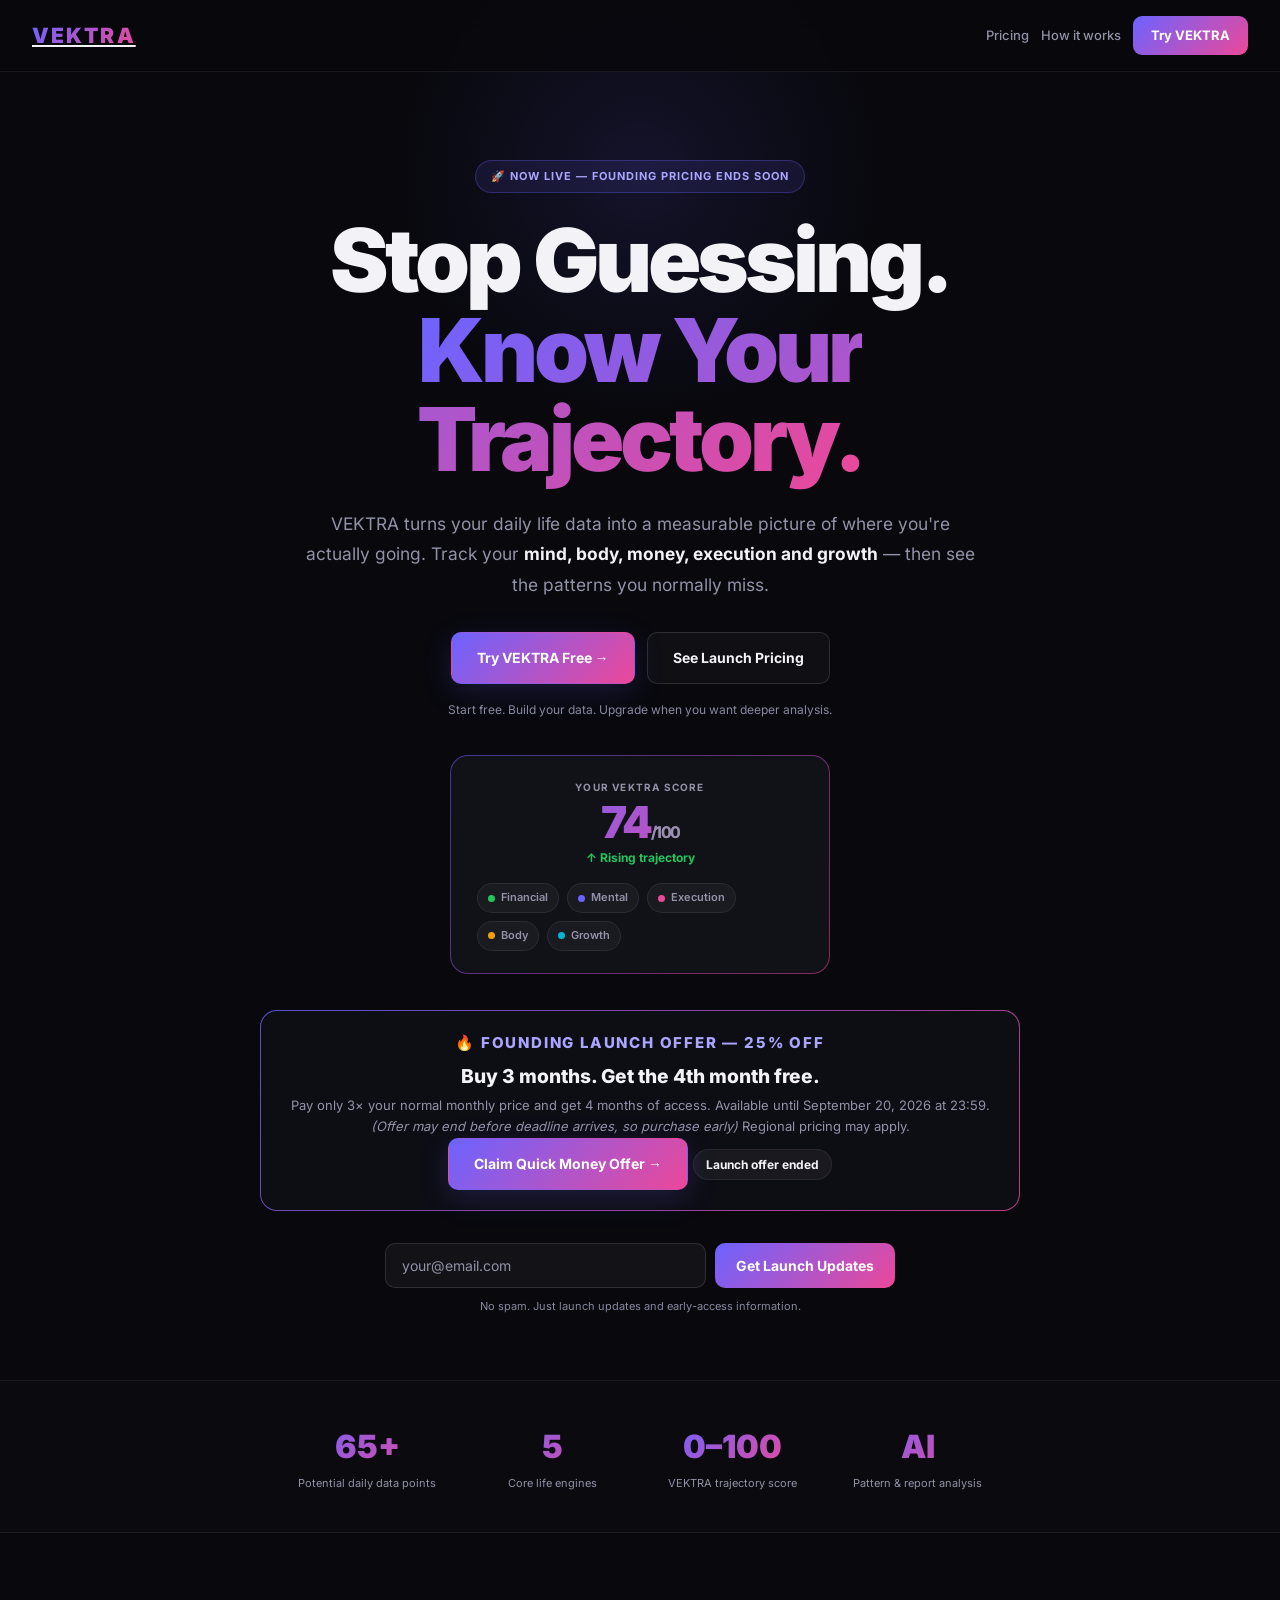
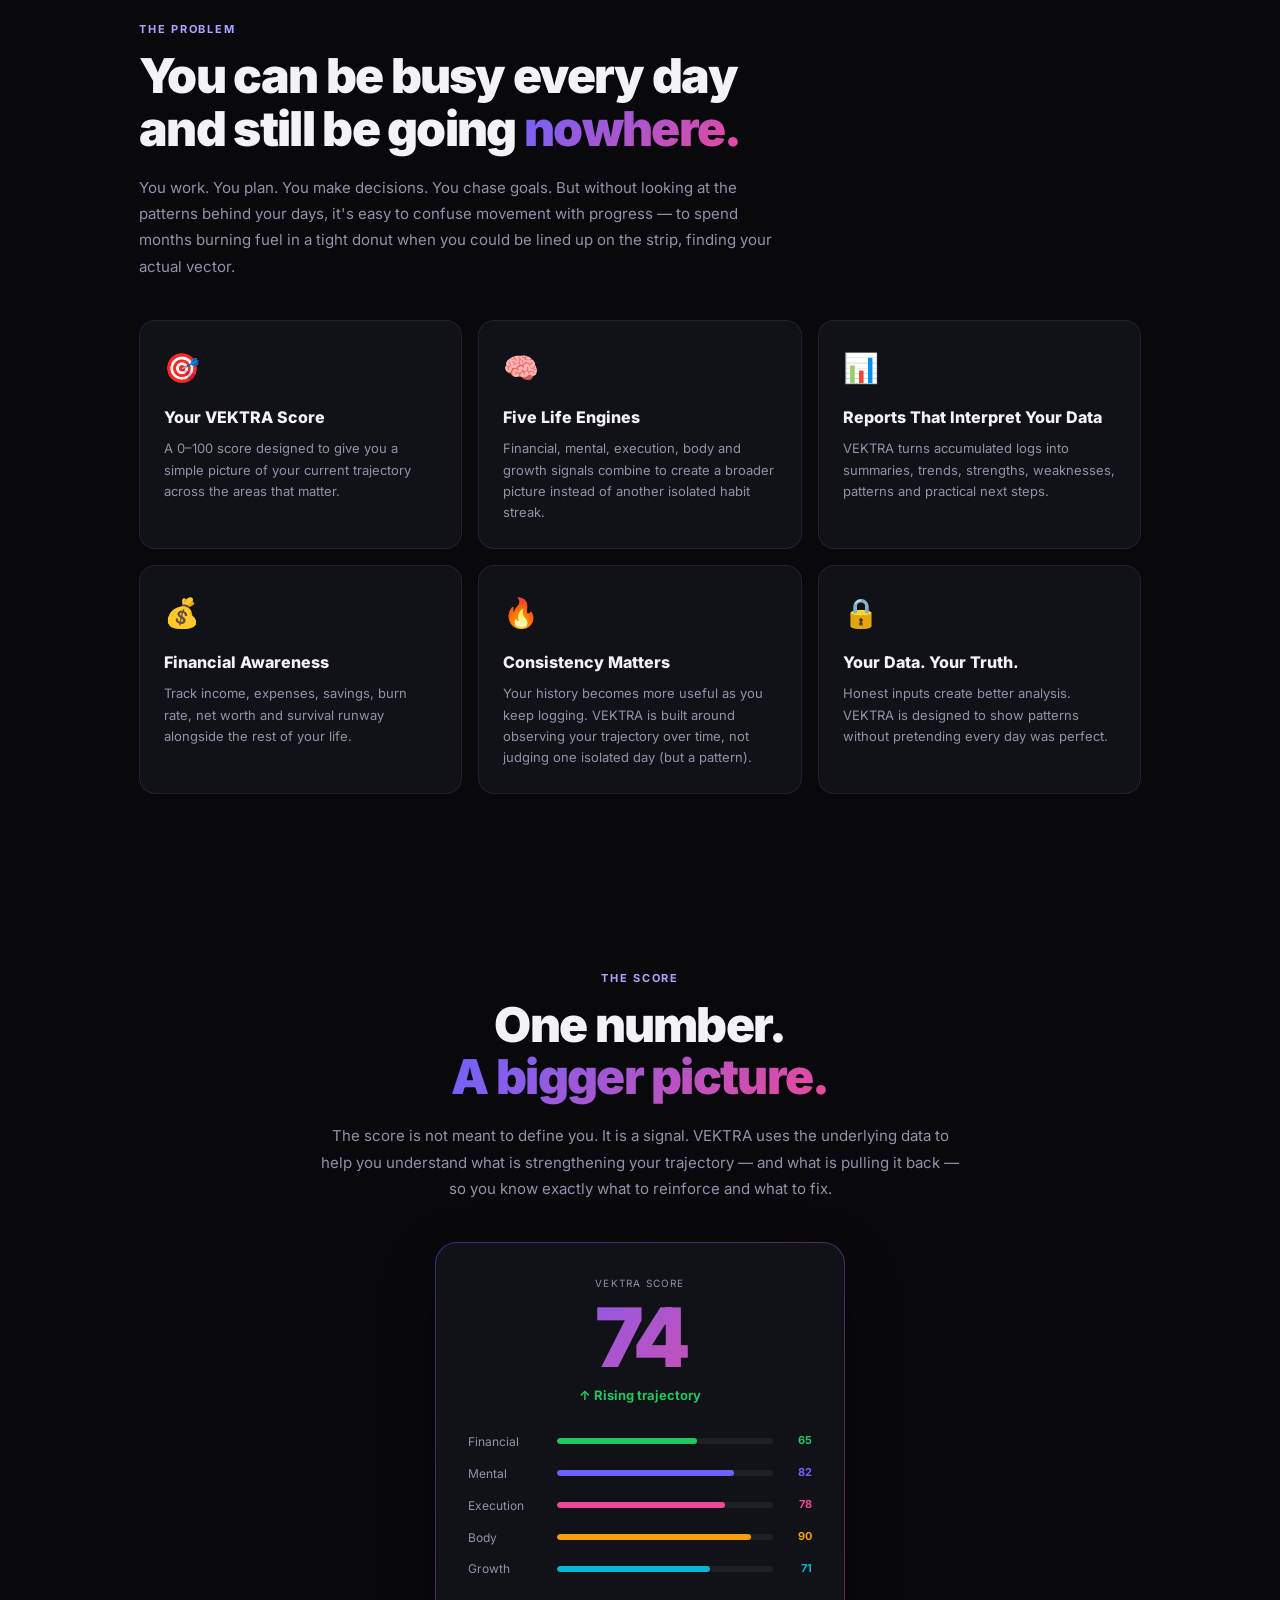
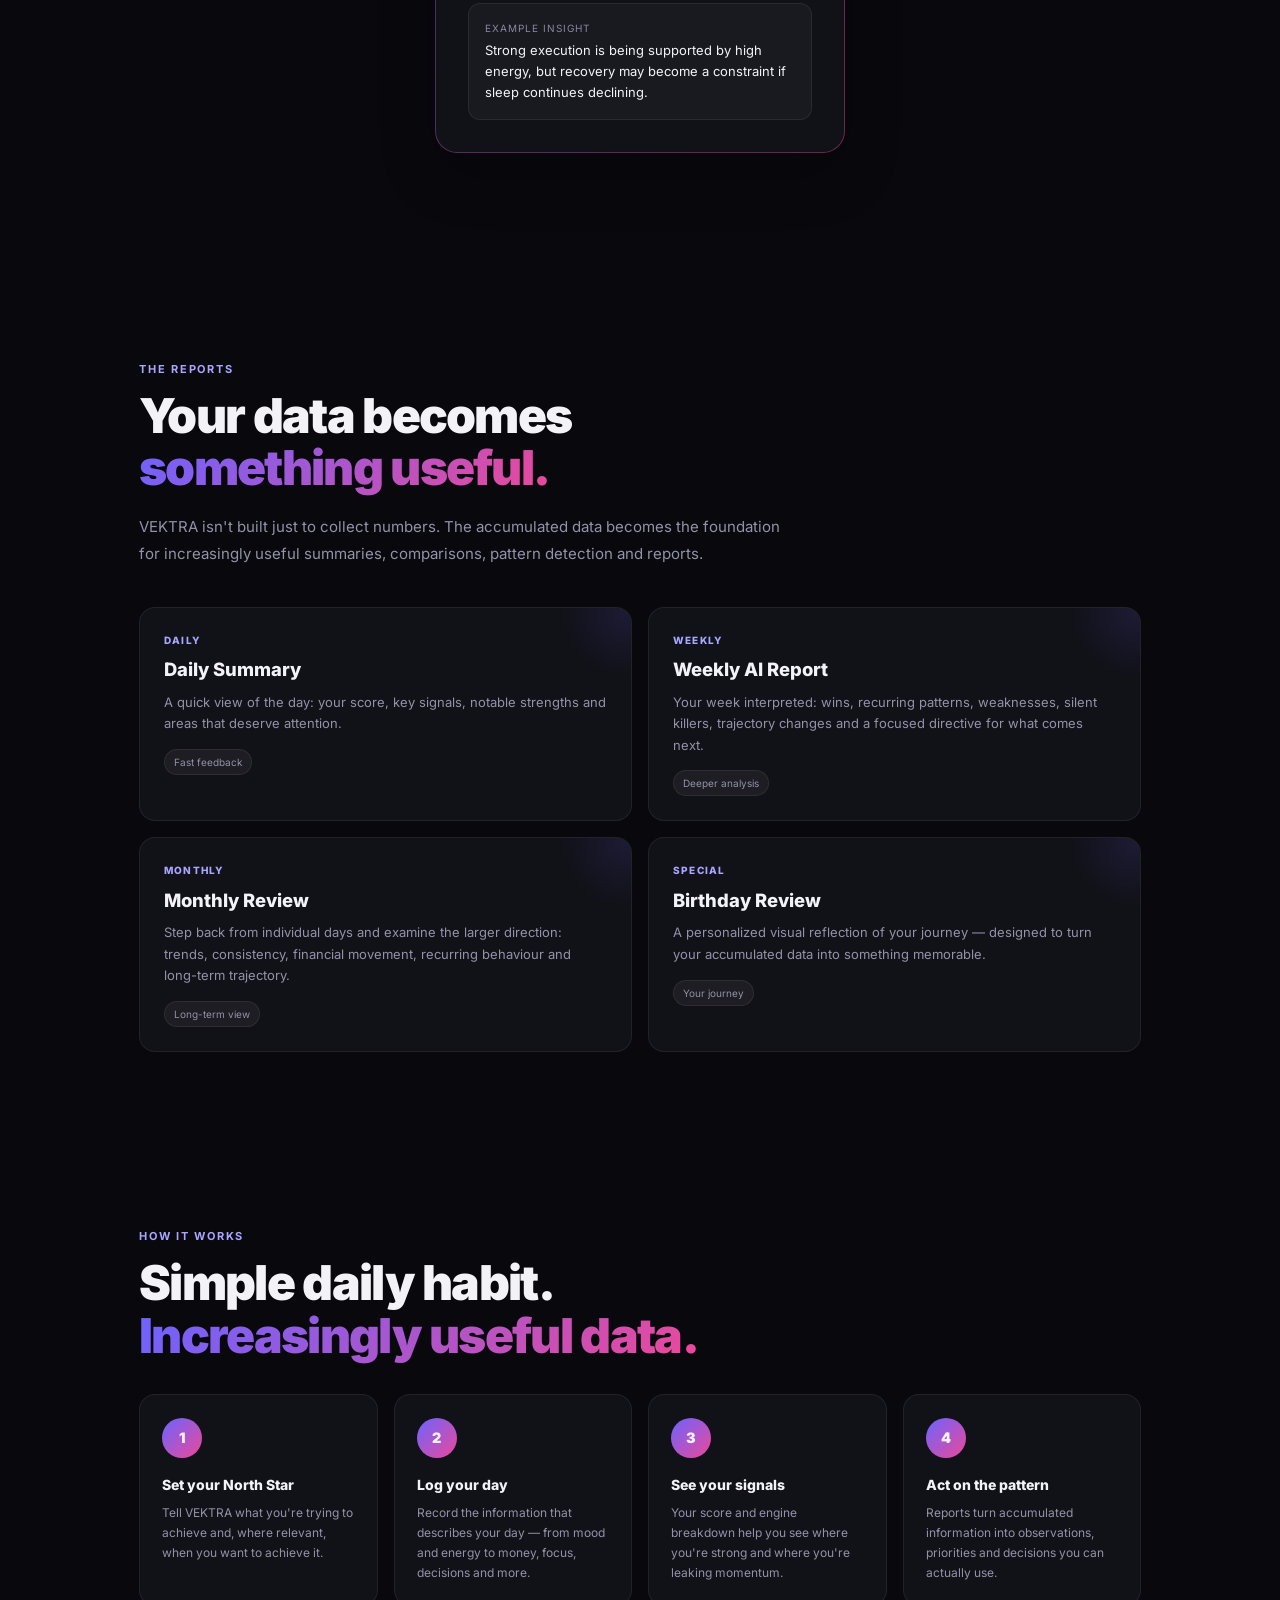
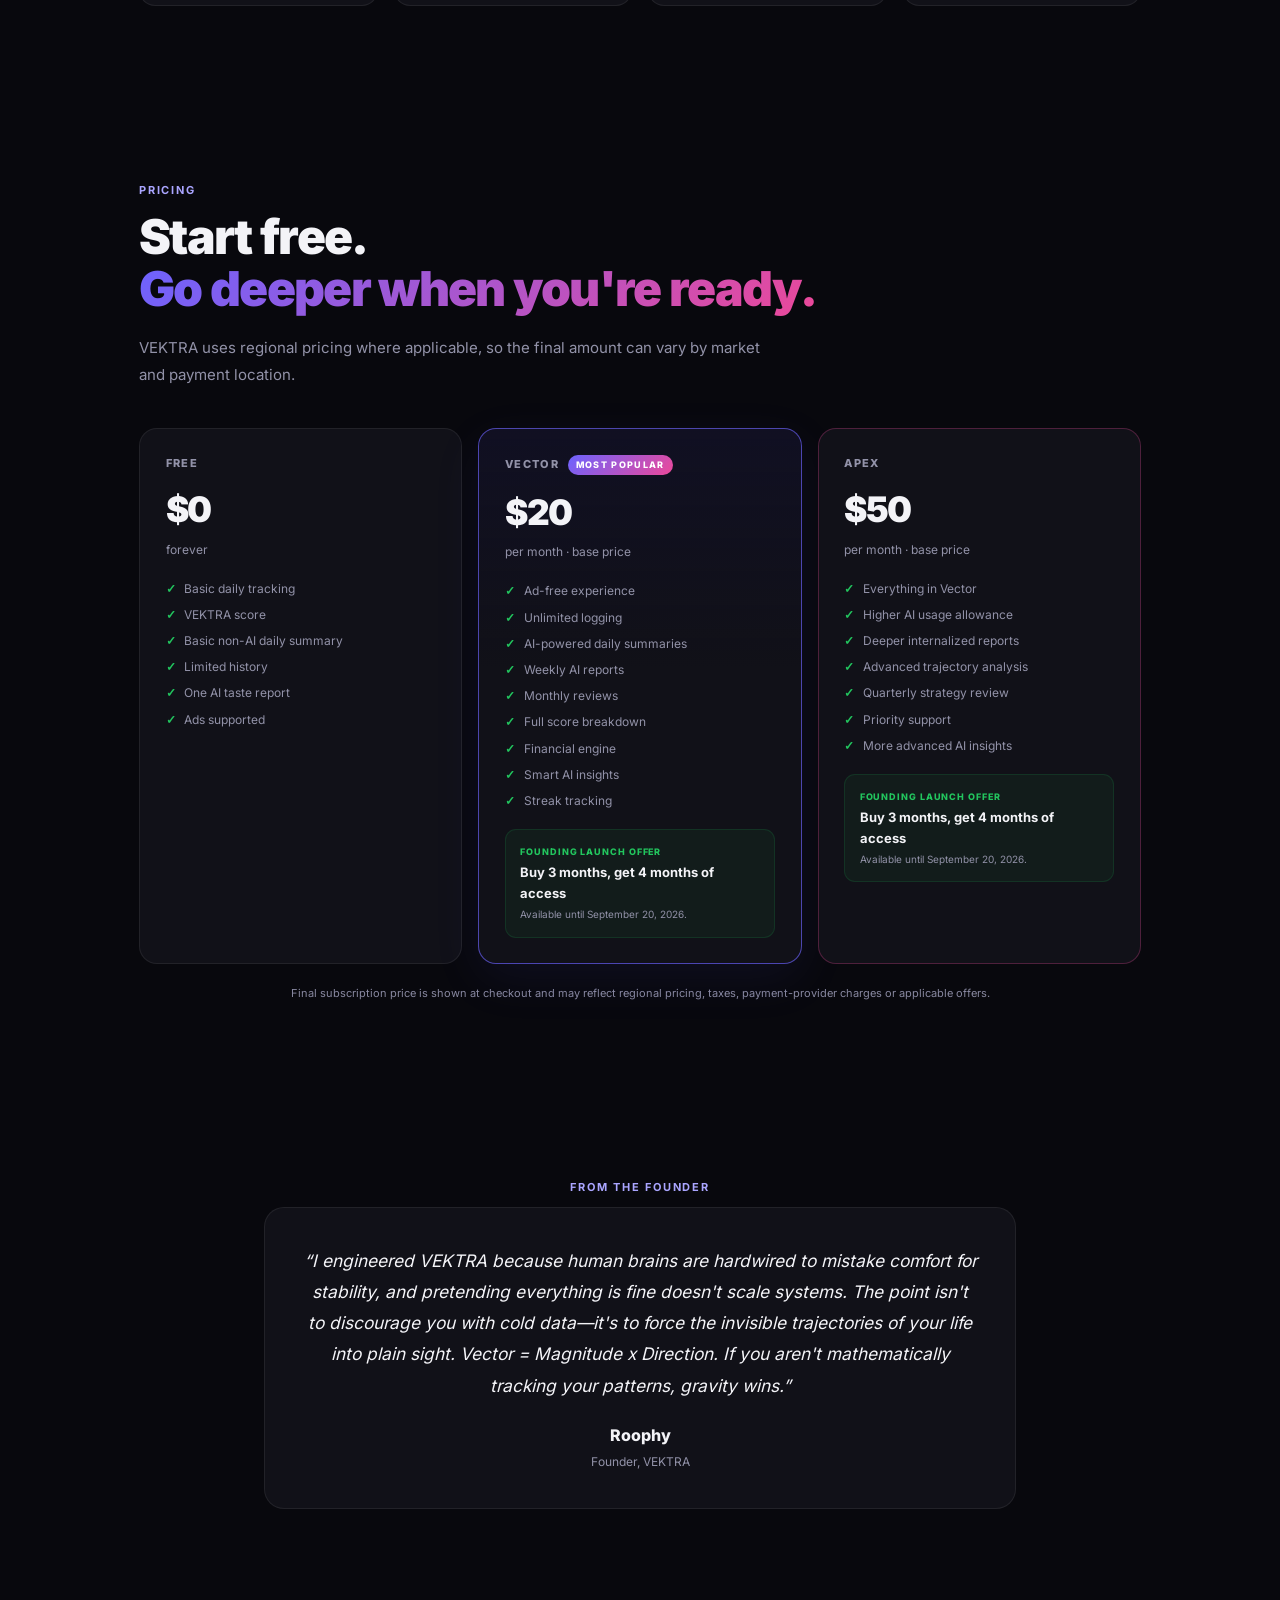
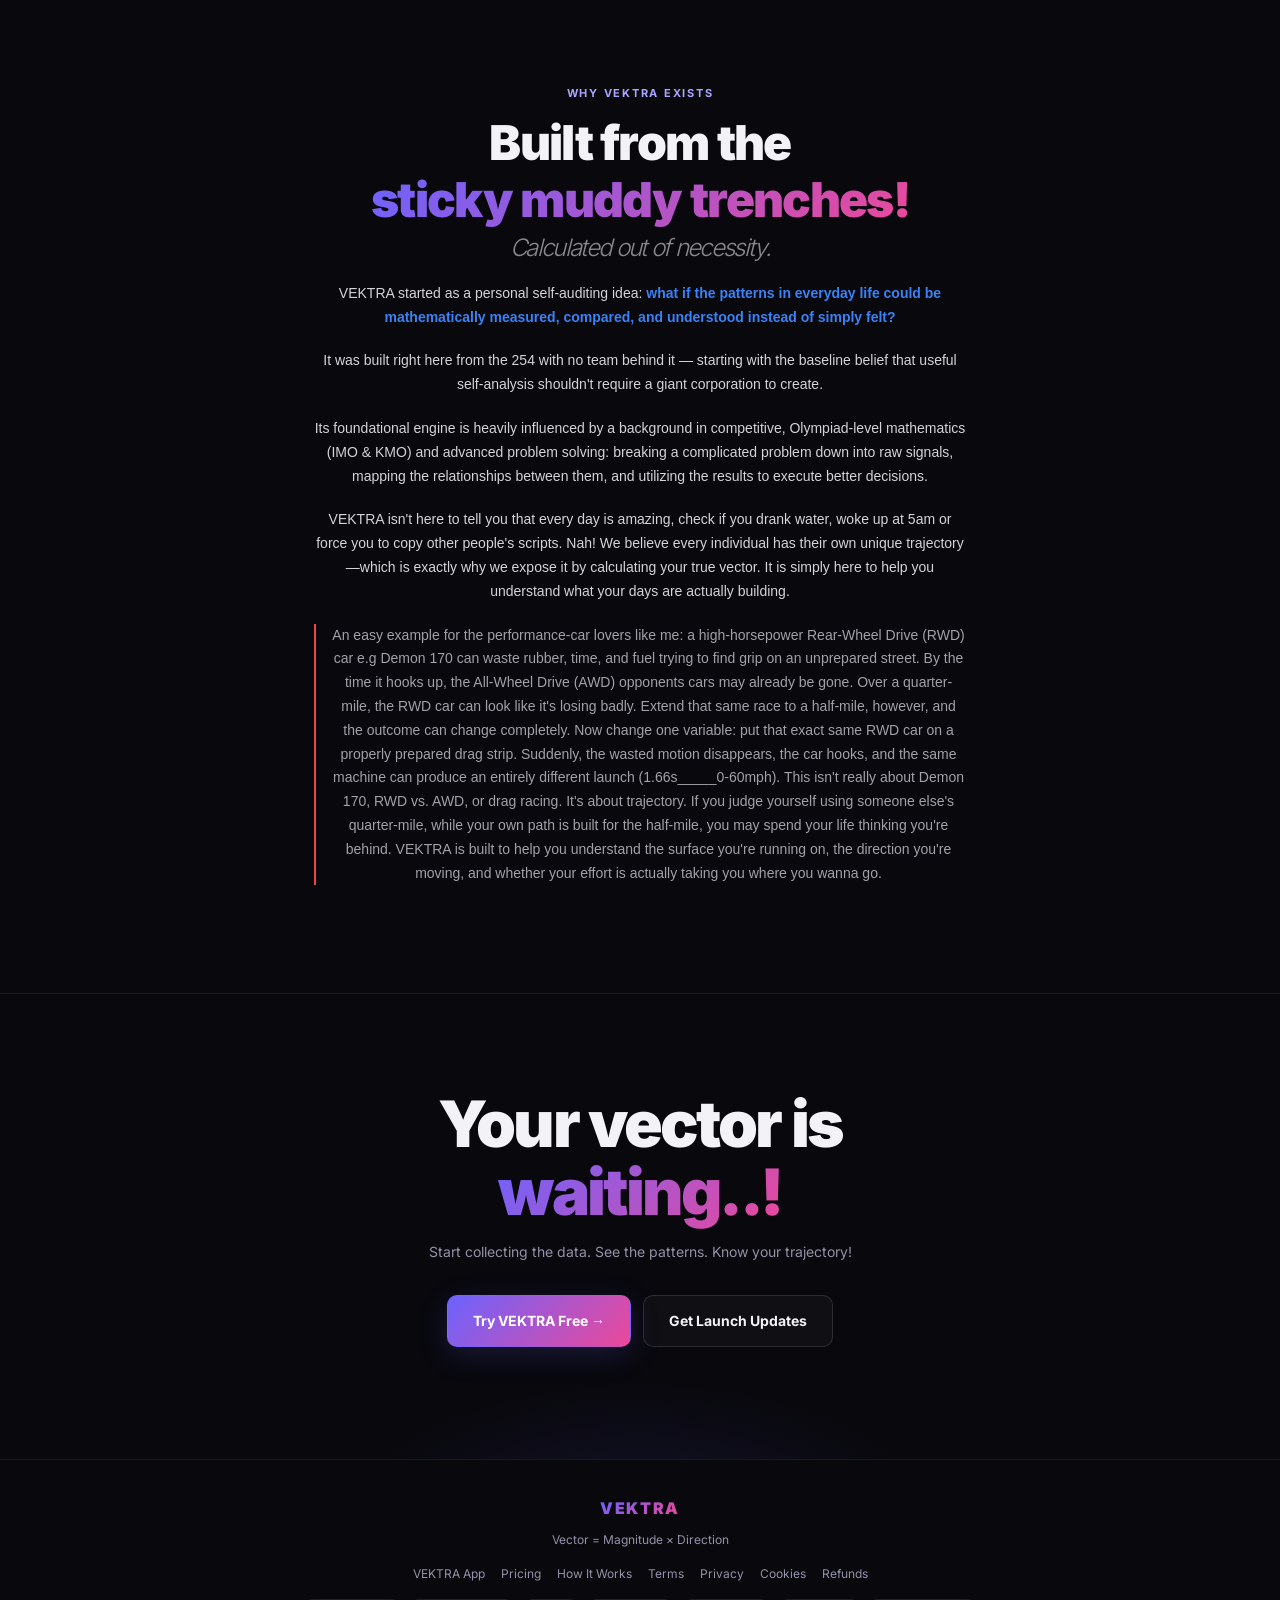
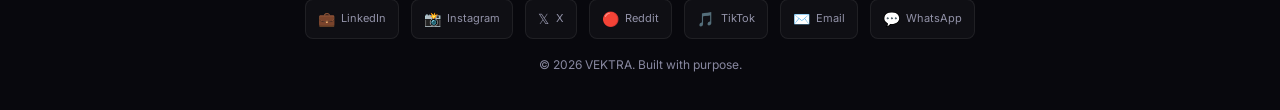
==== index.html @ 5579470d "Install TikTok ad pixel, correct Cookie/Privacy Policy to disclose it Added the TikTok base pixel to" ====
<!DOCTYPE html>
<html lang="en">
<head>
  <meta charset="UTF-8">
  <meta name="viewport" content="width=device-width, initial-scale=1.0">

  <title>VEKTRA — Know Your Trajectory</title>
  <meta name="description" content="VEKTRA turns your daily life data into a measurable trajectory. Track, analyze, and understand whether you're actually moving forward.">
  <link rel="canonical" href="https://vektraapp.online/landing.html">

  <!-- Open Graph (WhatsApp, iMessage, Facebook, Slack, Discord) -->
  <meta property="og:type" content="website">
  <meta property="og:url" content="https://vektraapp.online/">
  <meta property="og:title" content="VEKTRA — Know Your Trajectory">
  <meta property="og:description" content="VEKTRA turns your daily life data into a measurable trajectory. Track, analyze, and understand whether you're actually moving forward.">
  <meta property="og:image" content="https://vektraapp.online/app/assets/icon-512.png">
  <meta property="og:site_name" content="VEKTRA">

  <!-- Twitter/X Card -->
  <meta name="twitter:card" content="summary">
  <meta name="twitter:title" content="VEKTRA — Know Your Trajectory">
  <meta name="twitter:description" content="VEKTRA turns your daily life data into a measurable trajectory. Track, analyze, and understand whether you're actually moving forward.">
  <meta name="twitter:image" content="https://vektraapp.online/app/assets/icon-512.png">

  <script type="application/ld+json">
  {
    "@context": "https://schema.org",
    "@type": "SoftwareApplication",
    "name": "VEKTRA",
    "url": "https://vektraapp.online/",
    "description": "VEKTRA turns your daily life data into a measurable trajectory. Track, analyze, and understand whether you're actually moving forward.",
    "applicationCategory": "LifestyleApplication",
    "operatingSystem": "Web",
    "offers": {
      "@type": "AggregateOffer",
      "lowPrice": "0",
      "highPrice": "100",
      "priceCurrency": "USD",
      "offerCount": "4"
    },
    "author": {
      "@type": "Person",
      "name": "Elvis Obulemire"
    }
  }
  </script>

  <link rel="stylesheet" href="/app/assets/fonts/inter.css">

  <style>
    * {
      box-sizing: border-box;
      margin: 0;
      padding: 0;
    }

    :root {
      --bg: #08080d;
      --bg-soft: #0d0d14;
      --card: #111118;
      --card-hover: #15151e;
      --accent: #6c63ff;
      --pink: #ec4899;
      --text: #f3f3f7;
      --muted: #9292a8;
      --muted-2: #8888a0;
      --border: rgba(255,255,255,0.07);
      --border-strong: rgba(255,255,255,0.12);
      --success: #22c55e;
      --warning: #f59e0b;
      --danger: #ef4444;
    }

    html {
      scroll-behavior: smooth;
    }

    body {
      background: var(--bg);
      color: var(--text);
      font-family: "Inter", sans-serif;
      line-height: 1.6;
      overflow-x: hidden;
    }

    a {
      color: inherit;
    }

    button,
    input {
      font-family: inherit;
    }

    .gradient {
      background: linear-gradient(135deg, var(--accent), var(--pink));
      -webkit-background-clip: text;
      -webkit-text-fill-color: transparent;
      background-clip: text;
    }

    .gradient-bg {
      background: linear-gradient(135deg, var(--accent), var(--pink));
    }

    /* =========================
       NAVIGATION
    ========================= */

    nav {
      display: flex;
      justify-content: space-between;
      align-items: center;
      padding: 1rem 2rem;
      border-bottom: 1px solid var(--border);
      position: sticky;
      top: 0;
      background: rgba(8, 8, 13, 0.88);
      backdrop-filter: blur(16px);
      -webkit-backdrop-filter: blur(16px);
      z-index: 1000;
    }

    .nav-logo {
      font-size: 21px;
      font-weight: 900;
      letter-spacing: .1em;
    }

    .nav-logo span {
      background: linear-gradient(135deg, var(--accent), var(--pink));
      -webkit-background-clip: text;
      -webkit-text-fill-color: transparent;
      background-clip: text;
    }

    .nav-actions {
      display: flex;
      align-items: center;
      gap: .75rem;
    }

    .nav-link {
      color: var(--muted);
      text-decoration: none;
      font-size: 13px;
      font-weight: 500;
      transition: color .2s ease;
    }

    .nav-link:hover {
      color: var(--text);
    }

    .nav-cta {
      padding: 9px 18px;
      background: linear-gradient(135deg, var(--accent), var(--pink));
      border: none;
      border-radius: 9px;
      color: #fff;
      font-size: 13px;
      font-weight: 700;
      cursor: pointer;
      text-decoration: none;
      transition: transform .2s ease, opacity .2s ease;
    }

    .nav-cta:hover {
      transform: translateY(-1px);
      opacity: .92;
    }

    /* =========================
       HERO
    ========================= */

    .hero {
      text-align: center;
      padding: 5.5rem 1.5rem 4rem;
      max-width: 950px;
      margin: 0 auto;
      position: relative;
    }

    .hero::before {
      content: "";
      position: absolute;
      width: 500px;
      height: 500px;
      background: radial-gradient(
        circle,
        rgba(108,99,255,.12) 0%,
        rgba(108,99,255,0) 70%
      );
      top: -150px;
      left: 50%;
      transform: translateX(-50%);
      pointer-events: none;
      z-index: -1;
    }

    .hero-badge {
      display: inline-flex;
      align-items: center;
      gap: 7px;
      padding: 7px 15px;
      background: rgba(108,99,255,.11);
      border: 1px solid rgba(108,99,255,.3);
      border-radius: 999px;
      font-size: 11px;
      color: #aaa5ff;
      letter-spacing: .09em;
      text-transform: uppercase;
      margin-bottom: 1.4rem;
      font-weight: 700;
    }

    .hero-title {
      font-size: clamp(2.7rem, 7vw, 5.5rem);
      font-weight: 900;
      line-height: 1.02;
      letter-spacing: -.045em;
      margin-bottom: 1.5rem;
    }

    .hero-desc {
      font-size: 1.08rem;
      color: var(--muted);
      max-width: 670px;
      margin: 0 auto 2rem;
      line-height: 1.75;
    }

    .hero-desc strong {
      color: var(--text);
    }

    .hero-actions {
      display: flex;
      justify-content: center;
      gap: .75rem;
      flex-wrap: wrap;
      margin-bottom: 1rem;
    }

    .primary-btn,
    .secondary-btn {
      display: inline-flex;
      align-items: center;
      justify-content: center;
      padding: 14px 25px;
      border-radius: 10px;
      font-size: 14px;
      font-weight: 700;
      text-decoration: none;
      transition: all .2s ease;
    }

    .primary-btn {
      color: #fff;
      background: linear-gradient(135deg, var(--accent), var(--pink));
      border: 1px solid transparent;
      box-shadow: 0 8px 30px rgba(108,99,255,.18);
    }

    .primary-btn:hover {
      transform: translateY(-2px);
      box-shadow: 0 12px 35px rgba(108,99,255,.25);
    }

    .secondary-btn {
      color: var(--text);
      background: rgba(255,255,255,.03);
      border: 1px solid var(--border-strong);
    }

    .secondary-btn:hover {
      background: rgba(255,255,255,.06);
      border-color: rgba(255,255,255,.2);
    }

    .hero-note {
      font-size: 12px;
      color: var(--muted-2);
      margin-bottom: 2.25rem;
    }

    /* =========================
       HERO VISUAL (live score teaser)
    ========================= */

    .hero-visual {
      max-width: 380px;
      margin: 0 auto 2.25rem;
      padding: 1px;
      border-radius: 18px;
      background: linear-gradient(135deg, rgba(108,99,255,.55), rgba(236,72,153,.55));
    }

    .hero-visual-inner {
      background: var(--card);
      border-radius: 17px;
      padding: 1.4rem 1.6rem;
    }

    .hero-visual-label {
      font-size: 10px;
      color: var(--muted);
      text-transform: uppercase;
      letter-spacing: .12em;
      font-weight: 700;
      margin-bottom: .3rem;
    }

    .hero-visual-score {
      font-size: 44px;
      font-weight: 900;
      letter-spacing: -.04em;
      background: linear-gradient(135deg, var(--accent), var(--pink));
      -webkit-background-clip: text;
      -webkit-text-fill-color: transparent;
      background-clip: text;
      line-height: 1;
    }

    .hero-visual-score-sub {
      font-size: 16px;
      color: var(--muted);
      -webkit-text-fill-color: var(--muted);
      font-weight: 700;
    }

    .hero-visual-trend {
      font-size: 12px;
      color: var(--success);
      font-weight: 700;
      margin-top: .3rem;
      margin-bottom: 1rem;
    }

    .hero-visual-engines {
      display: flex;
      flex-wrap: wrap;
      gap: 8px;
    }

    .engine-chip {
      display: inline-flex;
      align-items: center;
      gap: 6px;
      padding: 5px 10px;
      border-radius: 999px;
      background: rgba(255,255,255,.04);
      border: 1px solid var(--border);
      font-size: 11px;
      color: var(--muted);
      font-weight: 600;
    }

    .engine-chip .dot {
      width: 7px;
      height: 7px;
      border-radius: 50%;
      display: inline-block;
    }

    /* =========================
       LAUNCH OFFER
    ========================= */

    .launch-offer {
      max-width: 760px;
      margin: 0 auto;
      padding: 1px;
      border-radius: 17px;
      background: linear-gradient(
        135deg,
        rgba(108,99,255,.8),
        rgba(236,72,153,.8)
      );
    }

    .launch-offer-inner {
      background: #0d0d14;
      border-radius: 16px;
      padding: 1.25rem 1.5rem;
    }

    .offer-label {
      font-size: 15px;
      font-weight: 800;
      letter-spacing: .12em;
      text-transform: uppercase;
      color: #aaa5ff;
      margin-bottom: .35rem;
    }

    .offer-title {
      font-size: 1.2rem;
      font-weight: 800;
      margin-bottom: .25rem;
    }

    .offer-title span {
      color: var(--success);
    }

    .offer-desc {
      font-size: 13px;
      color: var(--muted);
    }

    .offer-countdown {
      display: inline-block;
      margin-top: .75rem;
      padding: 5px 12px;
      border-radius: 999px;
      background: rgba(255,255,255,.05);
      border: 1px solid var(--border);
      font-size: 12px;
      color: var(--text);
      font-weight: 700;
    }

    /* =========================
       WAITLIST
    ========================= */

    .waitlist-block {
      max-width: 510px;
      margin: 2rem auto 0;
    }

    .waitlist-form {
      display: flex;
      gap: 9px;
      flex-wrap: wrap;
      justify-content: center;
    }

    .waitlist-input {
      flex: 1;
      min-width: 220px;
      padding: 13px 16px;
      background: rgba(255,255,255,.045);
      border: 1px solid var(--border-strong);
      border-radius: 10px;
      color: var(--text);
      font-size: 14px;
      outline: none;
    }

    .waitlist-input::placeholder {
      color: var(--muted);
    }

    .waitlist-input:focus {
      border-color: var(--accent);
      box-shadow: 0 0 0 3px rgba(108,99,255,.08);
    }

    .waitlist-btn {
      padding: 13px 21px;
      background: linear-gradient(135deg, var(--accent), var(--pink));
      border: none;
      border-radius: 10px;
      color: #fff;
      font-size: 14px;
      font-weight: 700;
      cursor: pointer;
      white-space: nowrap;
    }

    .waitlist-btn:disabled {
      opacity: .6;
      cursor: wait;
    }

    .waitlist-note {
      font-size: 11px;
      color: var(--muted-2);
      text-align: center;
      margin-top: .6rem;
    }

    .waitlist-success {
      display: none;
      color: var(--success);
      font-size: 13px;
      text-align: center;
      margin-top: .65rem;
    }

    /* =========================
       STATS
    ========================= */

    .stats {
      display: flex;
      justify-content: center;
      gap: 3.5rem;
      padding: 2.5rem 1.5rem;
      border-top: 1px solid var(--border);
      border-bottom: 1px solid var(--border);
      flex-wrap: wrap;
      background: rgba(255,255,255,.008);
    }

    .stat-item {
      text-align: center;
      min-width: 120px;
    }

    .stat-num {
      font-size: 2rem;
      font-weight: 900;
      background: linear-gradient(135deg, var(--accent), var(--pink));
      -webkit-background-clip: text;
      -webkit-text-fill-color: transparent;
      background-clip: text;
    }

    .stat-label {
      font-size: 11px;
      color: var(--muted);
      margin-top: 3px;
    }

    /* =========================
       GENERAL SECTIONS
    ========================= */

    .section {
      padding: 5.5rem 1.5rem;
      max-width: 1050px;
      margin: 0 auto;
    }

    .section-label {
      font-size: 11px;
      color: #aaa5ff;
      text-transform: uppercase;
      letter-spacing: .16em;
      margin-bottom: .7rem;
      font-weight: 700;
    }

    .section-title {
      font-size: clamp(1.9rem, 4vw, 3rem);
      font-weight: 900;
      letter-spacing: -.035em;
      line-height: 1.1;
      margin-bottom: 1.2rem;
    }

    .section-desc {
      font-size: 15px;
      color: var(--muted);
      max-width: 650px;
      line-height: 1.75;
      margin-bottom: 2.5rem;
    }

    /* =========================
       FEATURES
    ========================= */

    .features-grid {
      display: grid;
      grid-template-columns: repeat(auto-fit, minmax(270px, 1fr));
      gap: 1rem;
    }

    .feature-card {
      background: var(--card);
      border: 1px solid var(--border);
      border-radius: 16px;
      padding: 1.5rem;
      transition: transform .2s ease, border-color .2s ease, background .2s ease;
    }

    .feature-card:hover {
      transform: translateY(-3px);
      border-color: var(--border-strong);
      background: var(--card-hover);
    }

    .feature-icon {
      font-size: 1.8rem;
      margin-bottom: .9rem;
    }

    .feature-title {
      font-size: 1rem;
      font-weight: 800;
      margin-bottom: .45rem;
    }

    .feature-desc {
      font-size: 13px;
      color: var(--muted);
      line-height: 1.65;
    }

    /* =========================
       SCORE
    ========================= */

    .score-section {
      text-align: center;
    }

    .score-section .section-desc {
      margin-left: auto;
      margin-right: auto;
    }

    .score-preview {
      background:
        linear-gradient(var(--card), var(--card)) padding-box,
        linear-gradient(135deg, rgba(108,99,255,.45), rgba(236,72,153,.45)) border-box;
      border: 1px solid transparent;
      border-radius: 22px;
      padding: 2rem;
      max-width: 410px;
      margin: 2rem auto;
      text-align: left;
      box-shadow: 0 20px 60px rgba(0,0,0,.2);
    }

    .score-label {
      font-size: 10px;
      color: var(--muted);
      text-transform: uppercase;
      letter-spacing: .12em;
      text-align: center;
      margin-bottom: .35rem;
    }

    .score-number {
      font-size: 82px;
      font-weight: 900;
      letter-spacing: -.07em;
      text-align: center;
      line-height: 1;
      background: linear-gradient(135deg, var(--accent), var(--pink));
      -webkit-background-clip: text;
      -webkit-text-fill-color: transparent;
      background-clip: text;
    }

    .score-sub {
      font-size: 13px;
      color: var(--success);
      text-align: center;
      margin-top: .4rem;
      font-weight: 700;
    }

    .score-bars {
      margin-top: 1.6rem;
      display: flex;
      flex-direction: column;
      gap: .8rem;
    }

    .bar-row {
      display: flex;
      align-items: center;
      gap: .7rem;
      font-size: 12px;
    }

    .bar-label {
      width: 78px;
      color: var(--muted);
    }

    .bar-track {
      flex: 1;
      height: 6px;
      background: rgba(255,255,255,.06);
      border-radius: 999px;
      overflow: hidden;
    }

    .bar-fill {
      height: 100%;
      border-radius: 999px;
    }

    .bar-val {
      width: 28px;
      text-align: right;
      font-weight: 700;
      font-size: 11px;
    }

    .score-insight {
      margin-top: 1.5rem;
      padding: 1rem;
      border-radius: 12px;
      background: rgba(255,255,255,.035);
      border: 1px solid var(--border);
    }

    .score-insight-label {
      font-size: 10px;
      text-transform: uppercase;
      letter-spacing: .1em;
      color: var(--muted-2);
      margin-bottom: .3rem;
    }

    .score-insight-text {
      font-size: 13px;
      color: var(--text);
      line-height: 1.6;
    }

    /* =========================
       REPORTS
    ========================= */

    .reports-grid {
      display: grid;
      grid-template-columns: repeat(2, 1fr);
      gap: 1rem;
      margin-top: 2rem;
    }

    .report-card {
      background: var(--card);
      border: 1px solid var(--border);
      border-radius: 16px;
      padding: 1.5rem;
      position: relative;
      overflow: hidden;
    }

    .report-card::after {
      content: "";
      position: absolute;
      width: 130px;
      height: 130px;
      right: -60px;
      top: -60px;
      background: radial-gradient(circle, rgba(108,99,255,.12), transparent 70%);
    }

    .report-frequency {
      font-size: 10px;
      color: #aaa5ff;
      text-transform: uppercase;
      letter-spacing: .12em;
      font-weight: 800;
      margin-bottom: .45rem;
    }

    .report-title {
      font-size: 1.15rem;
      font-weight: 800;
      margin-bottom: .45rem;
    }

    .report-desc {
      color: var(--muted);
      font-size: 13px;
      line-height: 1.65;
    }

    .report-tag {
      display: inline-block;
      margin-top: .9rem;
      padding: 4px 9px;
      border-radius: 999px;
      background: rgba(255,255,255,.05);
      color: var(--muted);
      font-size: 10px;
      border: 1px solid var(--border);
    }

    /* =========================
       HOW IT WORKS
    ========================= */

    .steps {
      display: grid;
      grid-template-columns: repeat(4, 1fr);
      gap: 1rem;
      margin-top: 2rem;
    }

    .step {
      padding: 1.4rem;
      border: 1px solid var(--border);
      border-radius: 16px;
      background: var(--card);
    }

    .step-num {
      width: 40px;
      height: 40px;
      background: linear-gradient(135deg, var(--accent), var(--pink));
      border-radius: 50%;
      display: flex;
      align-items: center;
      justify-content: center;
      font-weight: 900;
      font-size: .9rem;
      margin-bottom: 1rem;
    }

    .step-title {
      font-weight: 800;
      margin-bottom: .45rem;
      font-size: 14px;
    }

    .step-desc {
      font-size: 12px;
      color: var(--muted);
      line-height: 1.65;
    }

    /* =========================
       PRICING
    ========================= */

    .pricing-header {
      margin-bottom: 2rem;
    }

    .pricing-grid {
      display: grid;
      grid-template-columns: repeat(3, 1fr);
      gap: 1rem;
    }

    .pricing-card {
      background: var(--card);
      border: 1px solid var(--border);
      border-radius: 18px;
      padding: 1.6rem;
      position: relative;
    }

    .pricing-card.featured {
      border-color: rgba(108,99,255,.65);
      background:
        linear-gradient(
          180deg,
          rgba(108,99,255,.09),
          var(--card) 45%
        );
      box-shadow: 0 15px 50px rgba(108,99,255,.08);
    }

    .pricing-card.apex {
      border-color: rgba(236,72,153,.28);
    }

    .pricing-name {
      font-size: 11px;
      text-transform: uppercase;
      letter-spacing: .12em;
      color: var(--muted);
      font-weight: 800;
      margin-bottom: .55rem;
    }

    .pricing-price {
      font-size: 2.2rem;
      font-weight: 900;
      letter-spacing: -.04em;
      margin-bottom: .15rem;
    }

    .pricing-period {
      font-size: 12px;
      color: var(--muted);
      margin-bottom: 1.3rem;
    }

    .pricing-features {
      list-style: none;
      display: flex;
      flex-direction: column;
      gap: .55rem;
    }

    .pricing-features li {
      font-size: 12px;
      color: var(--muted);
      display: flex;
      align-items: flex-start;
      gap: .55rem;
      line-height: 1.45;
    }

    .pricing-features li::before {
      content: "✓";
      color: var(--success);
      font-weight: 800;
      flex-shrink: 0;
    }

    .pricing-badge {
      display: inline-block;
      padding: 3px 8px;
      background: linear-gradient(135deg, var(--accent), var(--pink));
      border-radius: 999px;
      color: #fff;
      font-size: 9px;
      font-weight: 800;
      margin-left: .35rem;
      vertical-align: middle;
    }

    .launch-price {
      margin-top: 1.25rem;
      padding: .9rem;
      border-radius: 11px;
      background: rgba(34,197,94,.06);
      border: 1px solid rgba(34,197,94,.14);
    }

    .launch-price-label {
      font-size: 9px;
      text-transform: uppercase;
      letter-spacing: .1em;
      color: var(--success);
      font-weight: 800;
      margin-bottom: .2rem;
    }

    .launch-price-text {
      font-size: 13px;
      font-weight: 700;
    }

    .launch-price-sub {
      color: var(--muted);
      font-size: 10px;
      margin-top: .15rem;
    }

    .pricing-footnote {
      text-align: center;
      margin-top: 1.3rem;
      font-size: 11px;
      color: var(--muted-2);
    }

    /* =========================
       FOUNDER
    ========================= */

    .founder-section {
      max-width: 800px;
      text-align: center;
    }

    .founder {
      background: var(--card);
      border: 1px solid var(--border);
      border-radius: 20px;
      padding: 2.3rem;
    }

    .founder-quote {
      font-size: 1.08rem;
      font-style: italic;
      line-height: 1.8;
      margin-bottom: 1.4rem;
      color: var(--text);
    }

    .founder-name {
      font-weight: 800;
    }

    .founder-title {
      font-size: 12px;
      color: var(--muted);
      margin-top: .2rem;
    }

    /* =========================
       ORIGIN STORY
    ========================= */

    .origin {
      max-width: 700px;
      text-align: center;
    }

    .origin-copy {
      color: var(--muted);
      font-size: 14px;
      line-height: 1.9;
    }

    .origin-copy p {
      margin-bottom: 1.25rem;
    }

    .origin-highlight {
      color: var(--text);
      font-weight: 600;
    }

    /* =========================
       FINAL CTA
    ========================= */

    .final-cta {
      text-align: center;
      padding: 6rem 1.5rem;
      border-top: 1px solid var(--border);
      position: relative;
      overflow: hidden;
    }

    .final-cta::before {
      content: "";
      position: absolute;
      width: 600px;
      height: 300px;
      left: 50%;
      bottom: -220px;
      transform: translateX(-50%);
      background: radial-gradient(
        ellipse,
        rgba(108,99,255,.12),
        transparent 70%
      );
      pointer-events: none;
    }

    .final-cta h2 {
      font-size: clamp(2.2rem, 6vw, 4rem);
      font-weight: 900;
      line-height: 1.05;
      letter-spacing: -.045em;
      margin-bottom: 1rem;
    }

    .final-cta p {
      color: var(--muted);
      margin-bottom: 2rem;
      font-size: 14px;
    }

    /* =========================
       FOOTER
    ========================= */

    footer {
      text-align: center;
      padding: 2.2rem 1.5rem;
      border-top: 1px solid var(--border);
      font-size: 12px;
      color: var(--muted);
    }

    .footer-logo {
      font-weight: 900;
      letter-spacing: .1em;
      font-size: 16px;
      margin-bottom: .55rem;
    }

    .footer-links {
      display: flex;
      justify-content: center;
      gap: 1rem;
      flex-wrap: wrap;
      margin-top: .9rem;
    }

    .footer-links a {
      color: var(--muted);
      text-decoration: none;
      transition: color .2s ease;
    }

    .footer-links a:hover {
      color: var(--text);
    }

    .footer-social {
      display: flex;
      justify-content: center;
      gap: .75rem;
      margin-top: 1rem;
      flex-wrap: wrap;
    }

    .footer-social a {
      display: flex;
      align-items: center;
      gap: .4rem;
      padding: 8px 12px;
      background: rgba(255,255,255,.03);
      border: 1px solid var(--border);
      border-radius: 8px;
      color: var(--muted);
      text-decoration: none;
      font-size: 11px;
      transition: all .2s ease;
    }

    .footer-social a:hover {
      background: rgba(255,255,255,.06);
      border-color: rgba(255,255,255,.2);
      color: var(--text);
    }

    .footer-social-icon {
      font-size: 14px;
    }

    .footer-copy {
      margin-top: 1rem;
      color: var(--muted-2);
    }

    /* =========================
       RESPONSIVE
    ========================= */

    @media (max-width: 850px) {
      .steps {
        grid-template-columns: repeat(2, 1fr);
      }

      .pricing-grid {
        grid-template-columns: 1fr;
        max-width: 520px;
        margin-left: auto;
        margin-right: auto;
      }

      .reports-grid {
        grid-template-columns: 1fr;
      }
    }

    @media (max-width: 600px) {
      nav {
        padding: .85rem 1rem;
      }

      .nav-link {
        display: none;
      }

      .hero {
        padding: 4rem 1rem 3rem;
      }

      .hero-title {
        font-size: clamp(2.5rem, 13vw, 4rem);
      }

      .hero-desc {
        font-size: .98rem;
      }

      .hero-actions {
        flex-direction: column;
        align-items: stretch;
        max-width: 330px;
        margin-left: auto;
        margin-right: auto;
      }

      .primary-btn,
      .secondary-btn {
        width: 100%;
      }

      .stats {
        gap: 1.8rem;
        padding: 2rem 1rem;
      }

      .stat-item {
        min-width: 90px;
      }

      .stat-num {
        font-size: 1.65rem;
      }

      .section {
        padding: 4rem 1rem;
      }

      .features-grid {
        grid-template-columns: 1fr;
      }

      .steps {
        grid-template-columns: 1fr;
      }

      .waitlist-form {
        flex-direction: column;
      }

      .waitlist-input,
      .waitlist-btn {
        width: 100%;
      }

      .score-preview {
        padding: 1.5rem;
      }

      .score-number {
        font-size: 70px;
      }

      .founder {
        padding: 1.6rem;
      }

      .founder-quote {
        font-size: 1rem;
      }

      .launch-offer-inner {
        padding: 1rem;
      }
    }
  </style>

  <!-- TikTok Pixel Code Start -->
  <script>
  !function (w, d, t) {
    w.TiktokAnalyticsObject=t;var ttq=w[t]=w[t]||[];ttq.methods=["page","track","identify","instances","debug","on","off","once","ready","alias","group","enableCookie","disableCookie","holdConsent","revokeConsent","grantConsent"],ttq.setAndDefer=function(t,e){t[e]=function(){t.push([e].concat(Array.prototype.slice.call(arguments,0)))}};for(var i=0;i<ttq.methods.length;i++)ttq.setAndDefer(ttq,ttq.methods[i]);ttq.instance=function(t){for(
  var e=ttq._i[t]||[],n=0;n<ttq.methods.length;n++)ttq.setAndDefer(e,ttq.methods[n]);return e},ttq.load=function(e,n){var r="https://analytics.tiktok.com/i18n/pixel/events.js",o=n&&n.partner;ttq._i=ttq._i||{},ttq._i[e]=[],ttq._i[e]._u=r,ttq._t=ttq._t||{},ttq._t[e]=+new Date,ttq._o=ttq._o||{},ttq._o[e]=n||{};n=document.createElement("script")
  ;n.type="text/javascript",n.async=!0,n.src=r+"?sdkid="+e+"&lib="+t;e=document.getElementsByTagName("script")[0];e.parentNode.insertBefore(n,e)};


    ttq.load('DAQI2UJC77U17TEHSA10');
    ttq.page();
  }(window, document, 'ttq');
  </script>
  <!-- TikTok Pixel Code End -->
</head>

<body>

  <!-- =========================
       NAVIGATION
  ========================== -->

  <nav>
    <a href="#" class="nav-logo">
      <span>VEKTRA</span>
    </a>

    <div class="nav-actions">
      <a href="#pricing" class="nav-link">Pricing</a>
      <a href="#how-it-works" class="nav-link">How it works</a>
      <a href="https://vektraapp.online/app/" class="nav-cta" data-track="nav-cta">
        Try VEKTRA
      </a>
    </div>
  </nav>

  <main>


  <!-- =========================
       HERO
  ========================== -->

  <section class="hero">

    <div class="hero-badge">
      🚀 Now live — founding pricing ends soon
    </div>

    <h1 class="hero-title">
      Stop Guessing.<br>
      <span class="gradient">Know Your Trajectory.</span>
    </h1>

    <p class="hero-desc">
      VEKTRA turns your daily life data into a measurable picture of where
      you're actually going. Track your <strong>mind, body, money,
      execution and growth</strong> — then see the patterns you normally miss.
    </p>

    <div class="hero-actions">
      <a
        href="https://vektraapp.online/app/"
        class="primary-btn"
        data-track="hero-cta"
      >
        Try VEKTRA Free →
      </a>

      <a href="#pricing" class="secondary-btn">
        See Launch Pricing
      </a>
    </div>

    <div class="hero-note">
      Start free. Build your data. Upgrade when you want deeper analysis.
    </div>


    <!-- Hero visual: live score teaser -->

    <div class="hero-visual">
      <div class="hero-visual-inner">

        <div class="hero-visual-label">
          Your VEKTRA Score
        </div>

        <div class="hero-visual-score">
          74<span class="hero-visual-score-sub">/100</span>
        </div>

        <div class="hero-visual-trend">
          ↑ Rising trajectory
        </div>

        <div class="hero-visual-engines">
          <span class="engine-chip"><span class="dot" style="background:#22c55e"></span>Financial</span>
          <span class="engine-chip"><span class="dot" style="background:#6c63ff"></span>Mental</span>
          <span class="engine-chip"><span class="dot" style="background:#ec4899"></span>Execution</span>
          <span class="engine-chip"><span class="dot" style="background:#f59e0b"></span>Body</span>
          <span class="engine-chip"><span class="dot" style="background:#06b6d4"></span>Growth</span>
        </div>

      </div>
    </div>


    <!-- Launch Offer -->

    <div class="launch-offer">
      <div class="launch-offer-inner">

        <div class="offer-label">
          🔥 Founding Launch Offer — 25% OFF
        </div>

        <div class="offer-title">
          Buy 3 months. Get the 4th month free.
        </div>

        <div class="offer-desc">
          Pay only 3× your normal monthly price and get 4 months of access.
          Available until September 20, 2026 at 23:59.
          <i>(Offer may end before deadline arrives, so purchase early)</i>
          Regional pricing may apply.
        </div>

        <a
          href="https://vektraapp.online/app/?offer=quick-money"
          class="primary-btn"
          data-track="offer-cta"
        >
          Claim Quick Money Offer →
        </a>

        <div class="offer-countdown" id="offer-countdown">
          Loading...
        </div>

      </div>
    </div>


    <!-- Waitlist -->

    <div class="waitlist-block">

      <form class="waitlist-form" id="waitlist-form">

        <input
          type="email"
          class="waitlist-input"
          id="email-input"
          placeholder="your@email.com"
          autocomplete="email"
          required
        >

        <button type="submit" class="waitlist-btn" id="waitlist-btn">
          Get Launch Updates
        </button>

      </form>

      <div class="waitlist-note">
        No spam. Just launch updates and early-access information.
      </div>

      <div class="waitlist-success" id="waitlist-success">
        ✓ You're on the list. We'll keep you posted. 🔥
      </div>

    </div>

  </section>


  <!-- =========================
       STATS
  ========================== -->

  <div class="stats">

    <div class="stat-item">
      <div class="stat-num">65+</div>
      <div class="stat-label">Potential daily data points</div>
    </div>

    <div class="stat-item">
      <div class="stat-num">5</div>
      <div class="stat-label">Core life engines</div>
    </div>

    <div class="stat-item">
      <div class="stat-num">0–100</div>
      <div class="stat-label">VEKTRA trajectory score</div>
    </div>

    <div class="stat-item">
      <div class="stat-num">AI</div>
      <div class="stat-label">Pattern & report analysis</div>
    </div>

  </div>


  <!-- =========================
       PROBLEM / FEATURES
  ========================== -->

  <section class="section">

    <div class="section-label">
      The Problem
    </div>

    <h2 class="section-title">
      You can be busy every day<br>
      and still be going <span class="gradient">nowhere.</span>
    </h2>

    <p class="section-desc">
      You work. You plan. You make decisions. You chase goals.
      But without looking at the patterns behind your days, it's easy
      to confuse movement with progress — to spend months burning fuel
      in a tight donut when you could be lined up on the strip, finding
      your actual vector.
    </p>


    <div class="features-grid">

      <div class="feature-card">
        <div class="feature-icon">🎯</div>

        <div class="feature-title">
          Your VEKTRA Score
        </div>

        <div class="feature-desc">
          A 0–100 score designed to give you a simple picture of your
          current trajectory across the areas that matter.
        </div>
      </div>


      <div class="feature-card">
        <div class="feature-icon">🧠</div>

        <div class="feature-title">
          Five Life Engines
        </div>

        <div class="feature-desc">
          Financial, mental, execution, body and growth signals combine
          to create a broader picture instead of another isolated habit streak.
        </div>
      </div>


      <div class="feature-card">
        <div class="feature-icon">📊</div>

        <div class="feature-title">
          Reports That Interpret Your Data
        </div>

        <div class="feature-desc">
          VEKTRA turns accumulated logs into summaries, trends,
          strengths, weaknesses, patterns and practical next steps.
        </div>
      </div>


      <div class="feature-card">
        <div class="feature-icon">💰</div>

        <div class="feature-title">
          Financial Awareness
        </div>

        <div class="feature-desc">
          Track income, expenses, savings, burn rate, net worth and
          survival runway alongside the rest of your life.
        </div>
      </div>


      <div class="feature-card">
        <div class="feature-icon">🔥</div>

        <div class="feature-title">
          Consistency Matters
        </div>

        <div class="feature-desc">
          Your history becomes more useful as you keep logging.
          VEKTRA is built around observing your trajectory over time,
          not judging one isolated day (but a pattern).
        </div>
      </div>


      <div class="feature-card">
        <div class="feature-icon">🔒</div>

        <div class="feature-title">
          Your Data. Your Truth.
        </div>

        <div class="feature-desc">
          Honest inputs create better analysis. VEKTRA is designed to
          show patterns without pretending every day was perfect.
        </div>
      </div>

    </div>

  </section>


  <!-- =========================
       SCORE PREVIEW
  ========================== -->

  <section class="section score-section">

    <div class="section-label">
      The Score
    </div>

    <h2 class="section-title">
      One number.<br>
      <span class="gradient">A bigger picture.</span>
    </h2>

    <p class="section-desc">
      The score is not meant to define you. It is a signal.
      VEKTRA uses the underlying data to help you understand
      what is strengthening your trajectory — and what is pulling it back —
      so you know exactly what to reinforce and what to fix.
    </p>


    <div class="score-preview">

      <div class="score-label">
        VEKTRA Score
      </div>

      <div class="score-number">
        74
      </div>

      <div class="score-sub">
        ↑ Rising trajectory
      </div>


      <div class="score-bars">

        <div class="bar-row">
          <span class="bar-label">Financial</span>

          <div class="bar-track">
            <div
              class="bar-fill"
              style="width:65%;background:#22c55e"
            ></div>
          </div>

          <span class="bar-val" style="color:#22c55e">
            65
          </span>
        </div>


        <div class="bar-row">
          <span class="bar-label">Mental</span>

          <div class="bar-track">
            <div
              class="bar-fill"
              style="width:82%;background:#6c63ff"
            ></div>
          </div>

          <span class="bar-val" style="color:#6c63ff">
            82
          </span>
        </div>


        <div class="bar-row">
          <span class="bar-label">Execution</span>

          <div class="bar-track">
            <div
              class="bar-fill"
              style="width:78%;background:#ec4899"
            ></div>
          </div>

          <span class="bar-val" style="color:#ec4899">
            78
          </span>
        </div>


        <div class="bar-row">
          <span class="bar-label">Body</span>

          <div class="bar-track">
            <div
              class="bar-fill"
              style="width:90%;background:#f59e0b"
            ></div>
          </div>

          <span class="bar-val" style="color:#f59e0b">
            90
          </span>
        </div>


        <div class="bar-row">
          <span class="bar-label">Growth</span>

          <div class="bar-track">
            <div
              class="bar-fill"
              style="width:71%;background:#06b6d4"
            ></div>
          </div>

          <span class="bar-val" style="color:#06b6d4">
            71
          </span>
        </div>

      </div>


      <div class="score-insight">

        <div class="score-insight-label">
          Example insight
        </div>

        <div class="score-insight-text">
          Strong execution is being supported by high energy,
          but recovery may become a constraint if sleep continues declining.
        </div>

      </div>

    </div>

  </section>


  <!-- =========================
       REPORTS
  ========================== -->

  <section class="section">

    <div class="section-label">
      The Reports
    </div>

    <h2 class="section-title">
      Your data becomes<br>
      <span class="gradient">something useful.</span>
    </h2>

    <p class="section-desc">
      VEKTRA isn't built just to collect numbers.
      The accumulated data becomes the foundation for increasingly
      useful summaries, comparisons, pattern detection and reports.
    </p>


    <div class="reports-grid">

      <div class="report-card">

        <div class="report-frequency">
          Daily
        </div>

        <div class="report-title">
          Daily Summary
        </div>

        <div class="report-desc">
          A quick view of the day: your score, key signals,
          notable strengths and areas that deserve attention.
        </div>

        <div class="report-tag">
          Fast feedback
        </div>

      </div>


      <div class="report-card">

        <div class="report-frequency">
          Weekly
        </div>

        <div class="report-title">
          Weekly AI Report
        </div>

        <div class="report-desc">
          Your week interpreted: wins, recurring patterns,
          weaknesses, silent killers, trajectory changes and
          a focused directive for what comes next.
        </div>

        <div class="report-tag">
          Deeper analysis
        </div>

      </div>


      <div class="report-card">

        <div class="report-frequency">
          Monthly
        </div>

        <div class="report-title">
          Monthly Review
        </div>

        <div class="report-desc">
          Step back from individual days and examine the larger
          direction: trends, consistency, financial movement,
          recurring behaviour and long-term trajectory.
        </div>

        <div class="report-tag">
          Long-term view
        </div>

      </div>


      <div class="report-card">

        <div class="report-frequency">
          Special
        </div>

        <div class="report-title">
          Birthday Review
        </div>

        <div class="report-desc">
          A personalized visual reflection of your journey —
          designed to turn your accumulated data into something
          memorable.
        </div>

        <div class="report-tag">
          Your journey
        </div>

      </div>

    </div>

  </section>


  <!-- =========================
       HOW IT WORKS
  ========================== -->

  <section class="section" id="how-it-works">

    <div class="section-label">
      How It Works
    </div>

    <h2 class="section-title">
      Simple daily habit.<br>
      <span class="gradient">Increasingly useful data.</span>
    </h2>

    <div class="steps">

      <div class="step">

        <div class="step-num">
          1
        </div>

        <div class="step-title">
          Set your North Star
        </div>

        <div class="step-desc">
          Tell VEKTRA what you're trying to achieve and,
          where relevant, when you want to achieve it.
        </div>

      </div>


      <div class="step">

        <div class="step-num">
          2
        </div>

        <div class="step-title">
          Log your day
        </div>

        <div class="step-desc">
          Record the information that describes your day —
          from mood and energy to money, focus, decisions and more.
        </div>

      </div>


      <div class="step">

        <div class="step-num">
          3
        </div>

        <div class="step-title">
          See your signals
        </div>

        <div class="step-desc">
          Your score and engine breakdown help you see
          where you're strong and where you're leaking momentum.
        </div>

      </div>


      <div class="step">

        <div class="step-num">
          4
        </div>

        <div class="step-title">
          Act on the pattern
        </div>

        <div class="step-desc">
          Reports turn accumulated information into observations,
          priorities and decisions you can actually use.
        </div>

      </div>

    </div>

  </section>


  <!-- =========================
       PRICING
  ========================== -->

  <section class="section" id="pricing">

    <div class="pricing-header">

      <div class="section-label">
        Pricing
      </div>

      <h2 class="section-title">
        Start free.<br>
        <span class="gradient">Go deeper when you're ready.</span>
      </h2>

      <p class="section-desc">
        VEKTRA uses regional pricing where applicable, so the final
        amount can vary by market and payment location.
      </p>

    </div>


    <div class="pricing-grid">


      <!-- FREE -->

      <div class="pricing-card">

        <div class="pricing-name">
          Free
        </div>

        <div class="pricing-price">
          $0
        </div>

        <div class="pricing-period">
          forever
        </div>

        <ul class="pricing-features">

          <li>
            Basic daily tracking
          </li>

          <li>
            VEKTRA score
          </li>

          <li>
            Basic non-AI daily summary
          </li>

          <li>
            Limited history
          </li>

          <li>
            One AI taste report
          </li>

          <li>
            Ads supported
          </li>

        </ul>

      </div>


      <!-- VECTOR -->

      <div class="pricing-card featured">

        <div class="pricing-name">
          Vector
          <span class="pricing-badge">
            MOST POPULAR
          </span>
        </div>

        <div class="pricing-price">
          $20
        </div>

        <div class="pricing-period">
          per month · base price
        </div>

        <ul class="pricing-features">

          <li>
            Ad-free experience
          </li>

          <li>
            Unlimited logging
          </li>

          <li>
            AI-powered daily summaries
          </li>

          <li>
            Weekly AI reports
          </li>

          <li>
            Monthly reviews
          </li>

          <li>
            Full score breakdown
          </li>

          <li>
            Financial engine
          </li>

          <li>
            Smart AI insights
          </li>

          <li>
            Streak tracking
          </li>

        </ul>


        <div class="launch-price">

          <div class="launch-price-label">
            Founding launch offer
          </div>

          <div class="launch-price-text">
            Buy 3 months, get 4 months of access
          </div>

          <div class="launch-price-sub">
            Available until September 20, 2026.
          </div>

        </div>

      </div>


      <!-- APEX -->

      <div class="pricing-card apex">

        <div class="pricing-name">
          Apex
        </div>

        <div class="pricing-price">
          $50
        </div>

        <div class="pricing-period">
          per month · base price
        </div>

        <ul class="pricing-features">

          <li>
            Everything in Vector
          </li>

          <li>
            Higher AI usage allowance
          </li>

          <li>
            Deeper internalized reports
          </li>

          <li>
            Advanced trajectory analysis
          </li>

          <li>
            Quarterly strategy review
          </li>

          <li>
            Priority support
          </li>

          <li>
            More advanced AI insights
          </li>

        </ul>


        <div class="launch-price">

          <div class="launch-price-label">
            Founding launch offer
          </div>

          <div class="launch-price-text">
            Buy 3 months, get 4 months of access
          </div>

          <div class="launch-price-sub">
            Available until September 20, 2026.
          </div>

        </div>

      </div>

    </div>


    <div class="pricing-footnote">
      Final subscription price is shown at checkout and may reflect
      regional pricing, taxes, payment-provider charges or applicable offers.
    </div>

  </section>


  <!-- =========================
       FOUNDER
  ========================== -->

  <section class="section founder-section">

    <div class="section-label">
      From the Founder
    </div>

    <div class="founder">

      <div class="founder-quote">
         “I engineered VEKTRA because human brains are hardwired to mistake comfort for stability, and pretending everything is fine doesn't scale systems. The point isn't to discourage you with cold data—it's to force the invisible trajectories of your life into plain sight. Vector = Magnitude x Direction. If you aren't mathematically tracking your patterns, gravity wins.”
      </div>

      <div class="founder-name">
        Roophy
      </div>

      <div class="founder-title">
        Founder, VEKTRA
      </div>

    </div>

  </section>


  <!-- =========================
       ORIGIN STORY
  ========================== -->

  <section class="section origin">

    <div class="section-label">
        Why VEKTRA Exists
    </div>

    <h2 class="section-title" style="line-height: 1.2;">
        Built from the<br>
        <span class="gradient"> sticky muddy trenches!</span><br>
        <i style="font-size: 1.5rem; font-weight: 300; color: #888; display: block; margin-top: 5px;">Calculated out of necessity.</i>
    </h2>

    <div class="origin-copy" style="font-family: sans-serif; color: #d4d4d8; line-height: 1.7; max-width: 680px;">

        <p style="margin-bottom: 20px;">
        VEKTRA started as a personal self-auditing idea:
        <span class="origin-highlight" style="color: #3b82f6; font-weight: 600;">
            what if the patterns in everyday life could be mathematically measured,
            compared, and understood instead of simply felt?
        </span>
        </p>

        <p style="margin-bottom: 20px;">
        It was built right here from the 254 with no team behind it —
        starting with the baseline belief that useful self-analysis shouldn't
        require a giant corporation to create.
        </p>

        <p style="margin-bottom: 20px;">
        Its foundational engine is heavily influenced by a background in
        competitive, Olympiad-level mathematics (IMO & KMO) and advanced problem solving: 
        breaking a complicated problem down into raw signals, mapping the relationships between them,
        and utilizing the results to execute better decisions.
        </p>

        <p style="margin-bottom: 20px;">
        VEKTRA isn't here to tell you that every day is amazing, check if you drank water, woke up at 5am or force you to copy other people's scripts.
        Nah! 
        We believe every individual has their own unique trajectory—which is exactly why we expose it by calculating your true vector. 
        It is simply here to help you understand what your days are actually building.
        </p>

        <p style="margin-bottom: 20px; border-left: 2px solid #ef4444; padding-left: 15px; color: #a1a1aa;">
        An easy example for the performance-car lovers like me: a high-horsepower Rear-Wheel Drive (RWD) car e.g Demon 170 can waste rubber, time, and fuel trying to find grip on an unprepared street. By the time it hooks up, the All-Wheel Drive (AWD) opponents cars may already be gone. Over a quarter-mile, the RWD car can look like it's losing badly. Extend that same race to a half-mile, however, and the outcome can change completely.
        Now change one variable: put that exact same RWD car on a properly prepared drag strip. Suddenly, the wasted motion disappears, the car hooks, and the same machine can produce an entirely different launch (1.66s_____0-60mph). This isn't really about Demon 170, RWD vs. AWD, or drag racing. It's about trajectory. If you judge yourself using someone else's quarter-mile, while your own path is built for the half-mile, you may spend your life thinking you're behind. VEKTRA is built to help you understand the surface you're running on, the direction you're moving, and whether your effort is actually taking you where you wanna go.
        </p>
    </div>

  </section>


  <!-- =========================
       FINAL CTA
  ========================== -->

  <section class="final-cta">

    <h2>
      Your vector is<br>
      <span class="gradient">waiting..!</span>
    </h2>

    <p>
      Start collecting the data. See the patterns. Know your trajectory!
    </p>

    <div class="hero-actions">

      <a
        href="https://vektraapp.online/app/"
        class="primary-btn"
        data-track="bottom-cta"
      >
        Try VEKTRA Free →
      </a>

      <a
        href="#waitlist-form"
        class="secondary-btn"
      >
        Get Launch Updates
      </a>

    </div>

  </section>

  </main>

  <!-- =========================
       FOOTER
  ========================== -->

  <footer>

    <div class="footer-logo">
      <span class="gradient">
        VEKTRA
      </span>
    </div>

    <div>
      Vector = Magnitude × Direction
    </div>

    <div class="footer-links">

      <a
        href="https://vektraapp.online/app/"
        data-track="footer-cta"
      >
        VEKTRA App
      </a>

      <a href="#pricing">
        Pricing
      </a>

      <a href="#how-it-works">
        How It Works
      </a>

      <a href="/terms.html">
        Terms
      </a>

      <a href="/privacy.html">
        Privacy
      </a>

      <a href="/cookies.html">
        Cookies
      </a>

      <a href="/refund.html">
        Refunds
      </a>

    </div>

    <div class="footer-social">
      <a href="https://www.linkedin.com/in/vektra-app-00a73131b" target="_blank" rel="noopener">
        <span class="footer-social-icon">💼</span> LinkedIn
      </a>
      <a href="https://www.instagram.com/vektra_app/" target="_blank" rel="noopener">
        <span class="footer-social-icon">📸</span> Instagram
      </a>
      <a href="https://x.com/MeegawSivl17515" target="_blank" rel="noopener">
        <span class="footer-social-icon">𝕏</span> X
      </a>
      <a href="https://www.reddit.com/user/VEKTRA_APP/" target="_blank" rel="noopener">
        <span class="footer-social-icon">🔴</span> Reddit
      </a>
      <a href="https://www.tiktok.com/@meegaw_roophy" target="_blank" rel="noopener">
        <span class="footer-social-icon">🎵</span> TikTok
      </a>
      <a href="mailto:vektraapp@gmail.com">
        <span class="footer-social-icon">✉️</span> Email
      </a>
      <a href="https://wa.me/254712207744" target="_blank" rel="noopener">
        <span class="footer-social-icon">💬</span> WhatsApp
      </a>
    </div>

    <div class="footer-copy">
      © 2026 VEKTRA. Built with purpose.
    </div>

  </footer>


  <!-- =========================
       JAVASCRIPT
  ========================== -->

  <script>

    /* =========================
       WAITLIST
    ========================== */

    const waitlistForm = document.getElementById("waitlist-form");
    const waitlistBtn = document.getElementById("waitlist-btn");
    const waitlistSuccess = document.getElementById("waitlist-success");

    waitlistForm.addEventListener("submit", async function(event) {

      event.preventDefault();

      const emailInput = document.getElementById("email-input");
      const email = emailInput.value.trim();

      if (!email || !/^[^\s@]+@[^\s@]+\.[^\s@]+$/.test(email)) {

        emailInput.style.borderColor = "#ef4444";

        setTimeout(() => {
          emailInput.style.borderColor = "";
        }, 2000);

        return;
      }

      waitlistBtn.textContent = "Joining...";
      waitlistBtn.disabled = true;

      try {

        const response = await fetch(
          "https://formspree.io/f/xeebwojj",
          {
            method: "POST",

            headers: {
              "Content-Type": "application/json",
              "Accept": "application/json"
            },

            body: JSON.stringify({
              email: email,
              source: "vektra_landing_page",
              date: new Date().toISOString()
            })
          }
        );

        if (response.ok) {

          emailInput.value = "";

          waitlistSuccess.style.display = "block";

          waitlistBtn.textContent = "✓ You're In!";

        } else {

          waitlistBtn.textContent = "Try Again";
          waitlistBtn.disabled = false;

        }

      } catch (error) {

        console.error("Waitlist error:", error);

        waitlistBtn.textContent = "Try Again";
        waitlistBtn.disabled = false;

      }

    });


    /* =========================
       COUNTDOWN
    ========================== */

    function updateCountdown() {

      const countdownElement =
        document.getElementById("offer-countdown");

      /*
        Launch offer ends:
        September 20, 2026 at 23:59:59.
      */

      const deadline =
        new Date("2026-09-20T23:59:59+03:00").getTime();

      const now =
        new Date().getTime();

      const difference =
        deadline - now;


      if (difference <= 0) {

        countdownElement.textContent =
          "Launch offer ended";

        return;

      }


      const days =
        Math.floor(
          difference / (1000 * 60 * 60 * 24)
        );

      const hours =
        Math.floor(
          (difference % (1000 * 60 * 60 * 24))
          / (1000 * 60 * 60)
        );

      const minutes =
        Math.floor(
          (difference % (1000 * 60 * 60))
          / (1000 * 60)
        );


      countdownElement.textContent =
        `${days}d ${hours}h ${minutes}m remaining`;

    }


    updateCountdown();

    setInterval(updateCountdown, 60000);


    /* =========================
       CTA CLICK TRACKING
       First-party click counts for the app links below, so we're not
       relying on an ad platform's own click attribution.
    ========================== */

    const ANALYTICS_API = "https://vektra-backend-qic7.onrender.com/api/v1/analytics/landing-click";

    function trackLandingClick(linkId) {
      const params = new URLSearchParams(window.location.search);
      try {
        fetch(ANALYTICS_API, {
          method: "POST",
          keepalive: true,
          headers: { "Content-Type": "application/json" },
          body: JSON.stringify({
            link: linkId,
            referrer: document.referrer || null,
            utm_source: params.get("utm_source"),
            utm_medium: params.get("utm_medium"),
            utm_campaign: params.get("utm_campaign")
          })
        });
      } catch (error) {
        console.error("Click tracking error:", error);
      }
    }

    document.querySelectorAll("a[data-track]").forEach(link => {
      link.addEventListener("click", () => trackLandingClick(link.dataset.track));
    });


  </script>

</body>
</html>
---- app/assets/fonts/inter.css ----
/* Self-hosted Inter (Latin subset, variable weight 100-900), replacing the
   Google Fonts CDN link. Avoids sending visitor IPs to Google on every page
   load (the exact pattern that drew a GDPR fine in Germany in 2022) and
   removes an external network dependency. */
@font-face {
  font-family: 'Inter';
  font-style: normal;
  font-weight: 100 900;
  font-display: swap;
  src: url('Inter.woff2') format('woff2');
}
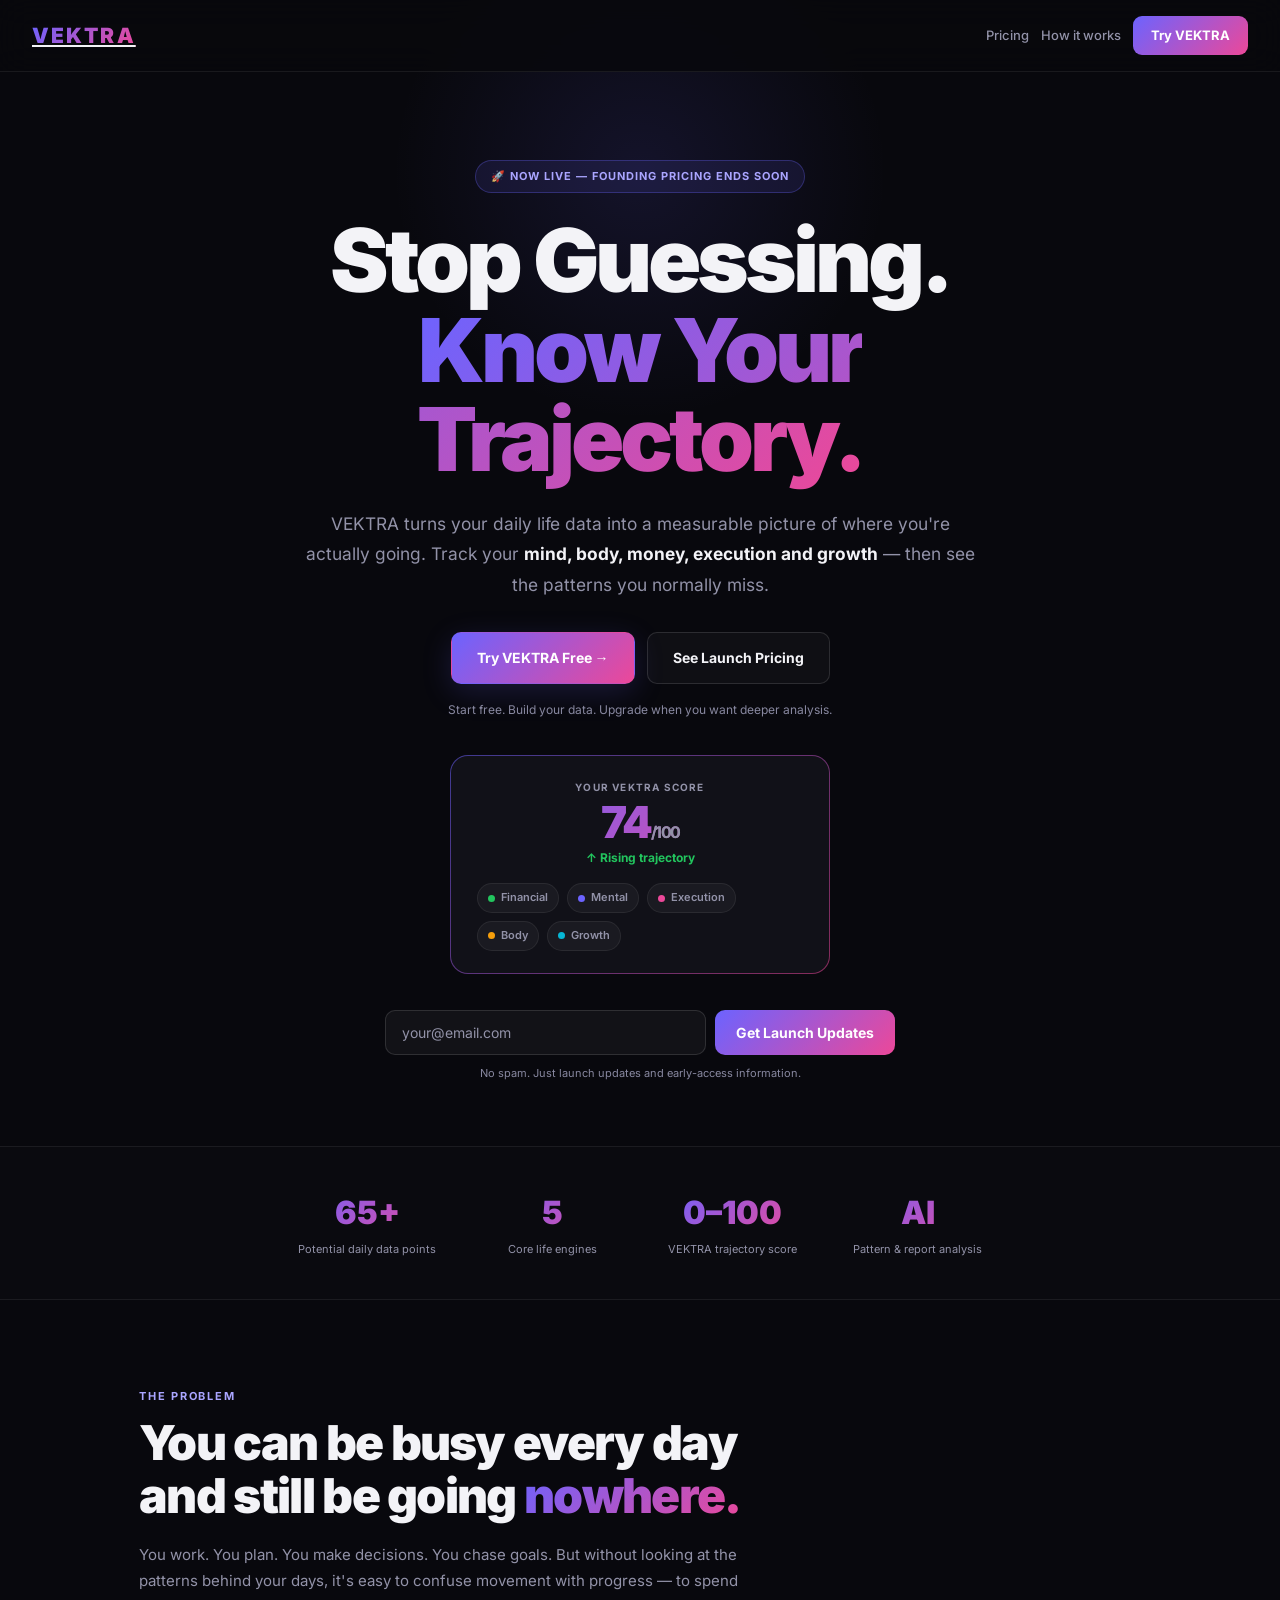
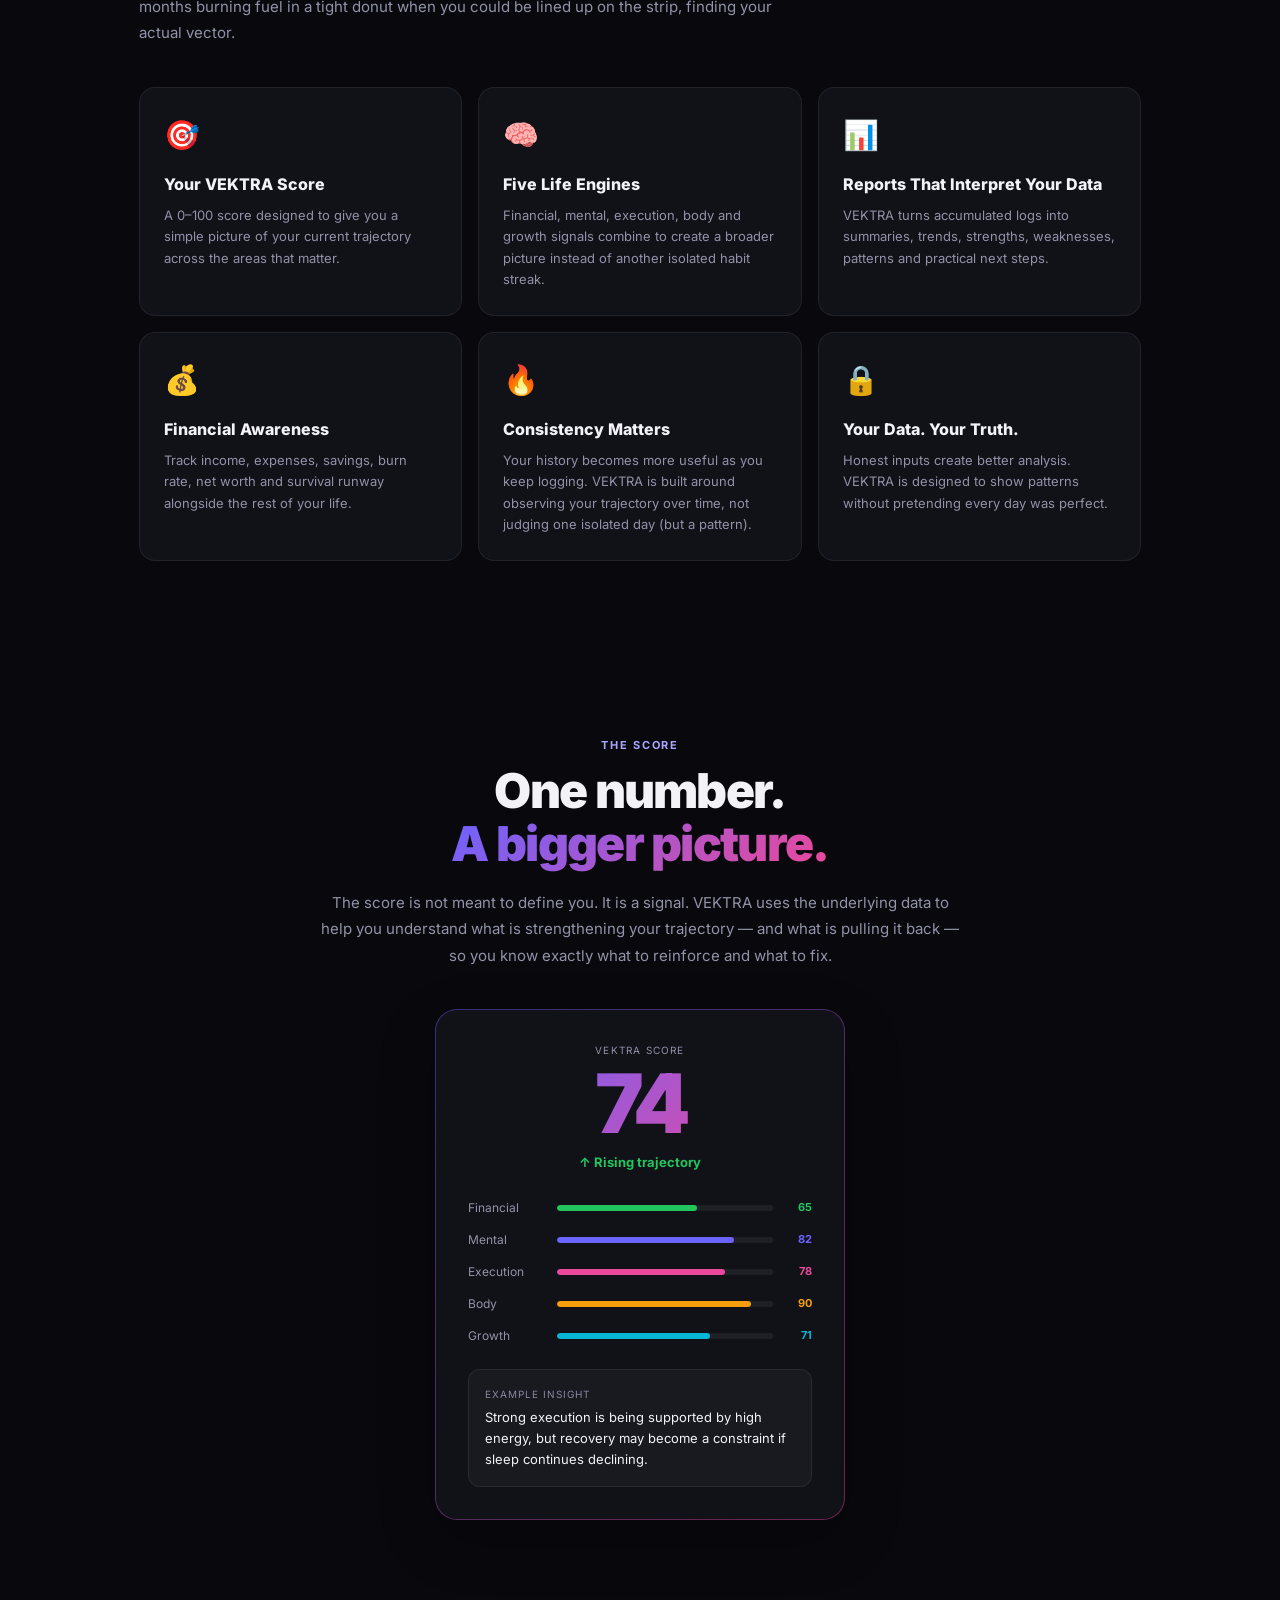
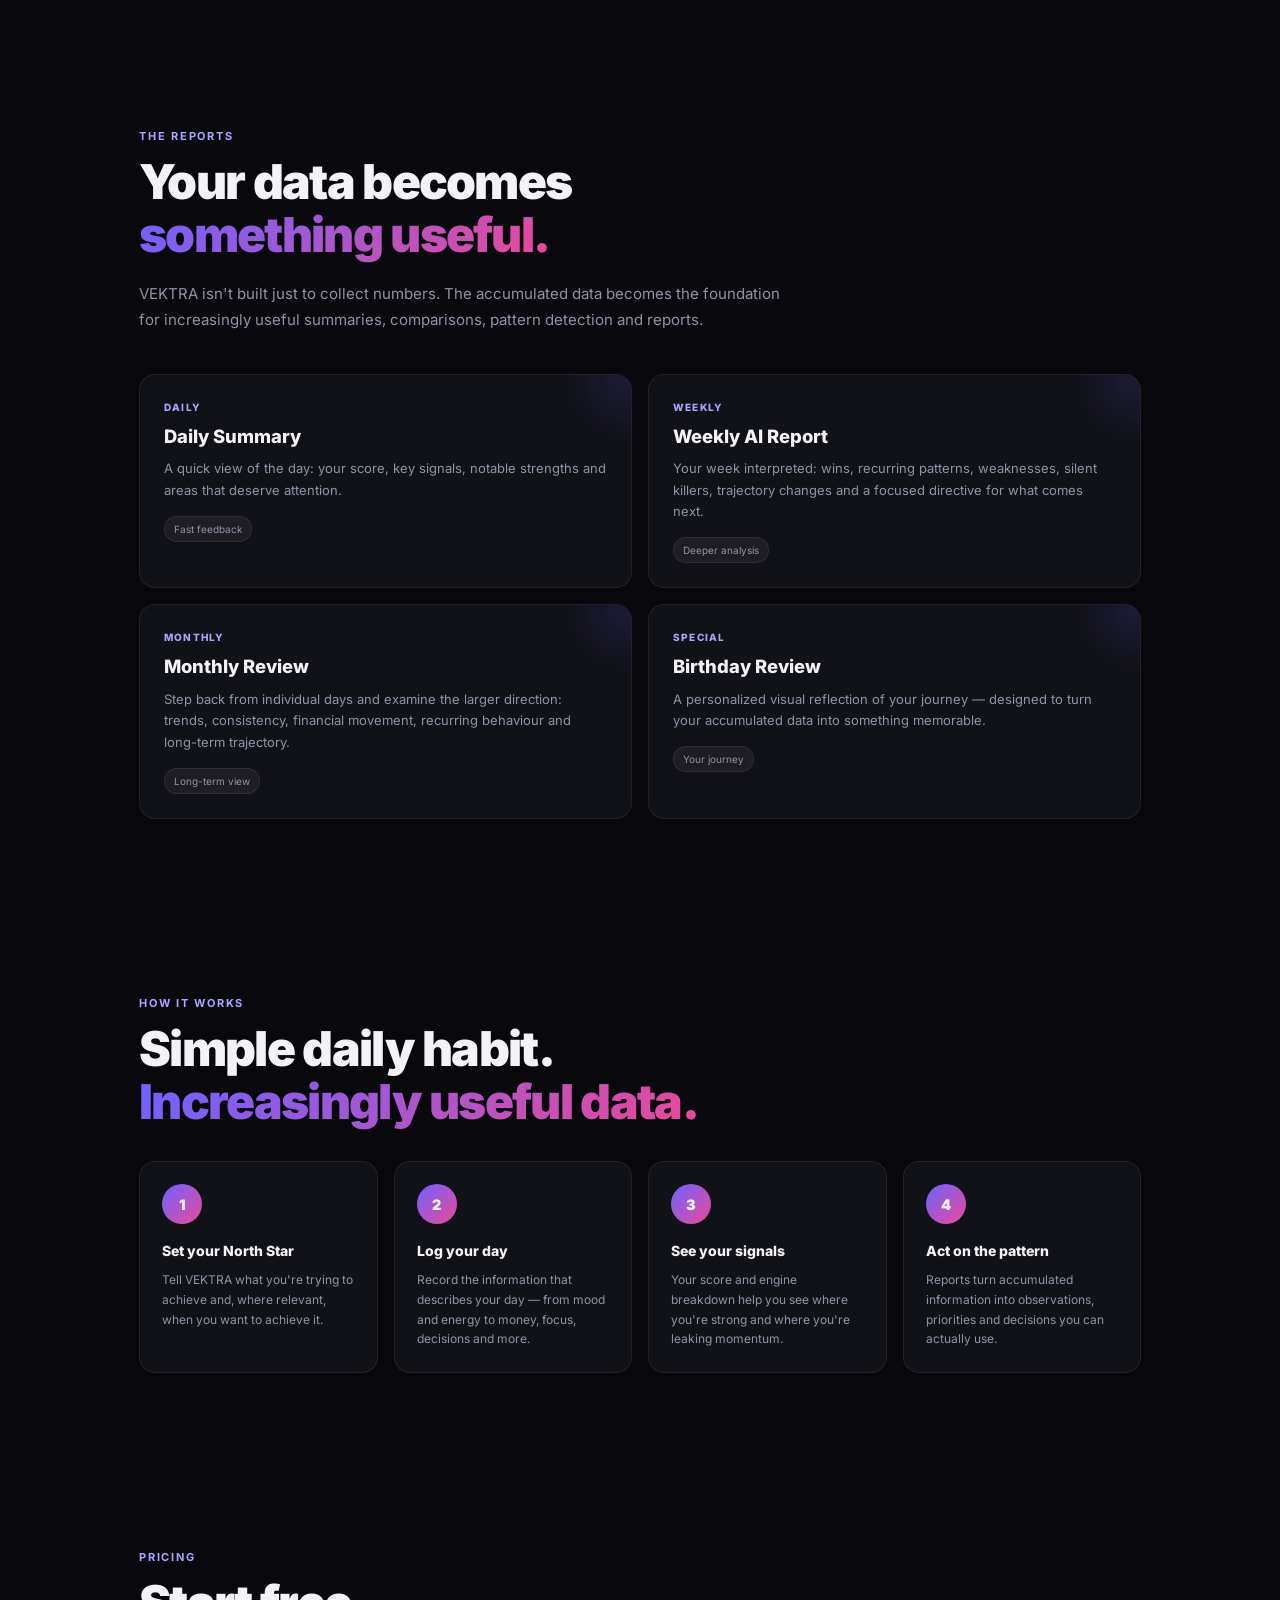
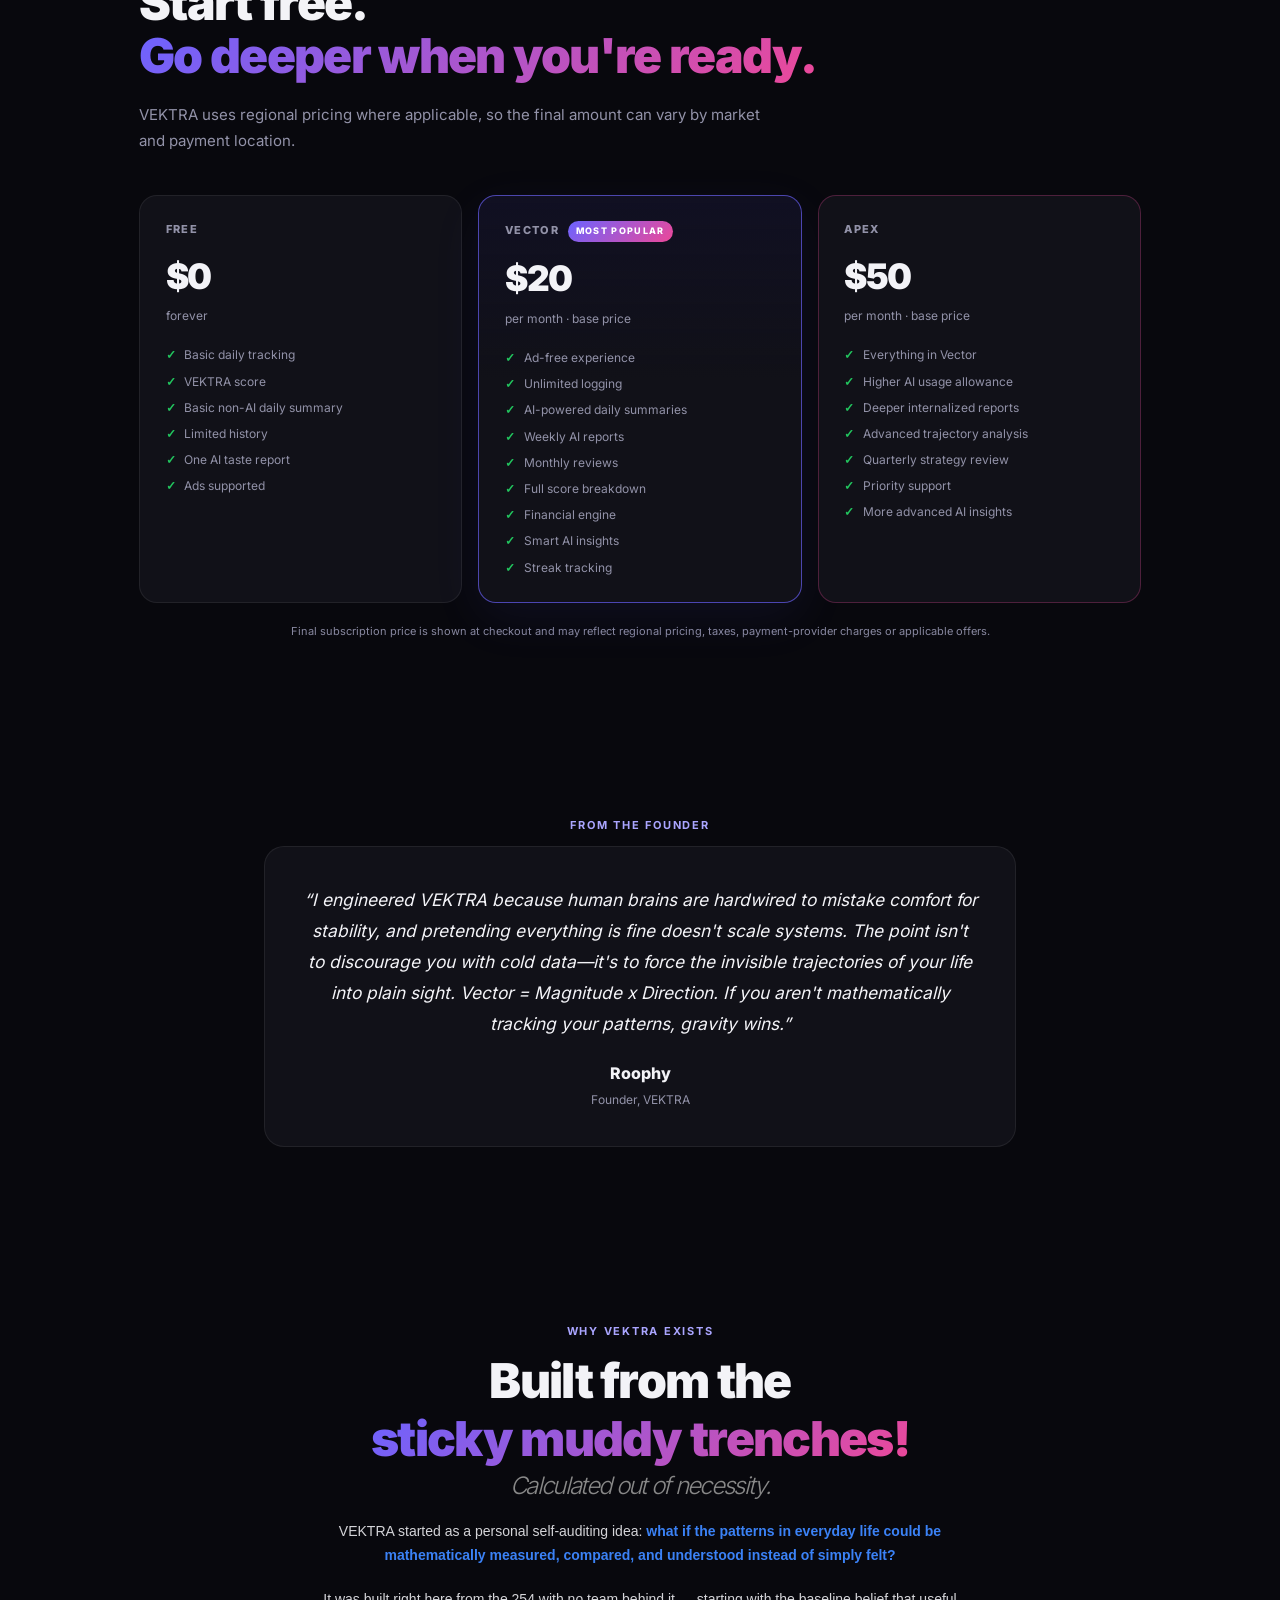
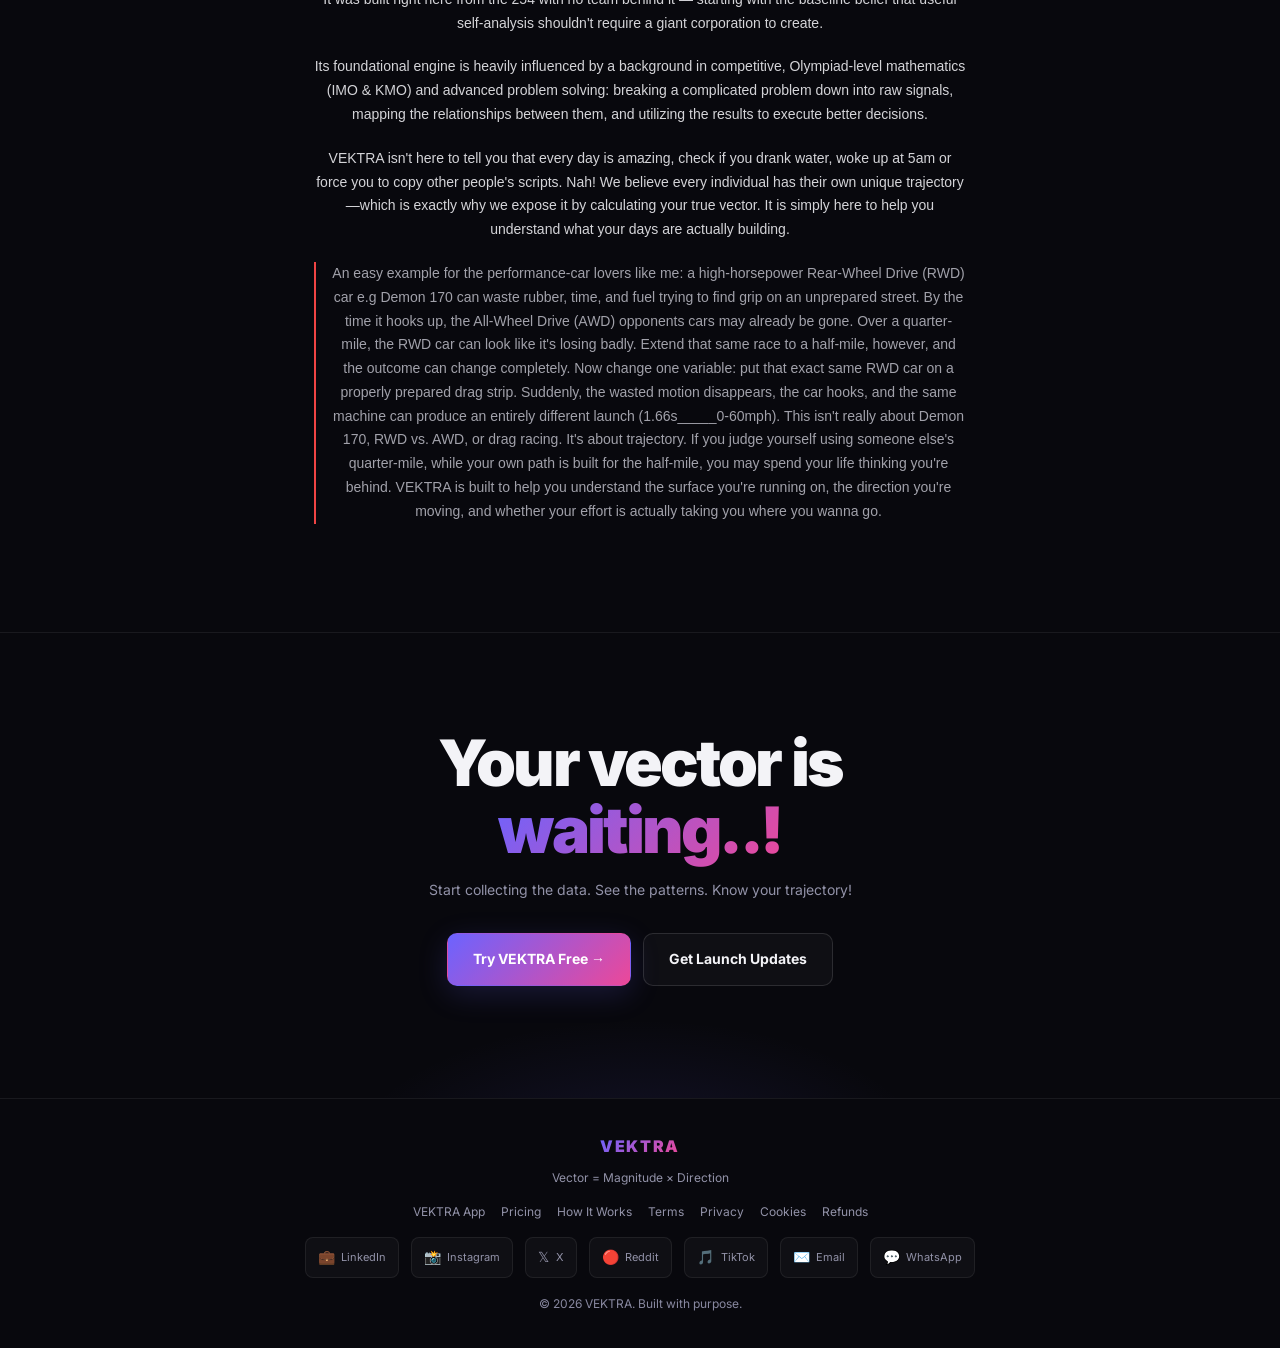
==== commit 0b05d07b: "Retire the expired Quick Money launch offer everywhere, not just in-app Includes the user's own remo" ====
--- a/index.html
+++ b/index.html
@@ -7,6 +7,7 @@
   <title>VEKTRA — Know Your Trajectory</title>
   <meta name="description" content="VEKTRA turns your daily life data into a measurable trajectory. Track, analyze, and understand whether you're actually moving forward.">
   <link rel="canonical" href="https://vektraapp.online/landing.html">
+  <link rel="icon" type="image/svg+xml" href="data:image/svg+xml,<svg xmlns='http://www.w3.org/2000/svg' viewBox='0 0 100 100'><rect fill='%236c63ff' width='100' height='100' rx='20'/><text x='50' y='65' font-size='50' font-family='Arial' font-weight='bold' fill='white' text-anchor='middle'>V</text></svg>">
 
   <!-- Open Graph (WhatsApp, iMessage, Facebook, Slack, Discord) -->
   <meta property="og:type" content="website">
@@ -1344,42 +1345,6 @@
     </div>
 
 
-    <!-- Launch Offer -->
-
-    <div class="launch-offer">
-      <div class="launch-offer-inner">
-
-        <div class="offer-label">
-          🔥 Founding Launch Offer — 25% OFF
-        </div>
-
-        <div class="offer-title">
-          Buy 3 months. Get the 4th month free.
-        </div>
-
-        <div class="offer-desc">
-          Pay only 3× your normal monthly price and get 4 months of access.
-          Available until September 20, 2026 at 23:59.
-          <i>(Offer may end before deadline arrives, so purchase early)</i>
-          Regional pricing may apply.
-        </div>
-
-        <a
-          href="https://vektraapp.online/app/?offer=quick-money"
-          class="primary-btn"
-          data-track="offer-cta"
-        >
-          Claim Quick Money Offer →
-        </a>
-
-        <div class="offer-countdown" id="offer-countdown">
-          Loading...
-        </div>
-
-      </div>
-    </div>
-
-
     <!-- Waitlist -->
 
     <div class="waitlist-block">
@@ -2045,21 +2010,6 @@
         </ul>
 
 
-        <div class="launch-price">
-
-          <div class="launch-price-label">
-            Founding launch offer
-          </div>
-
-          <div class="launch-price-text">
-            Buy 3 months, get 4 months of access
-          </div>
-
-          <div class="launch-price-sub">
-            Available until September 20, 2026.
-          </div>
-
-        </div>
 
       </div>
 
@@ -2113,21 +2063,6 @@
         </ul>
 
 
-        <div class="launch-price">
-
-          <div class="launch-price-label">
-            Founding launch offer
-          </div>
-
-          <div class="launch-price-text">
-            Buy 3 months, get 4 months of access
-          </div>
-
-          <div class="launch-price-sub">
-            Available until September 20, 2026.
-          </div>
-
-        </div>
 
       </div>
 
@@ -2429,69 +2364,6 @@
 
 
     /* =========================
-       COUNTDOWN
-    ========================== */
-
-    function updateCountdown() {
-
-      const countdownElement =
-        document.getElementById("offer-countdown");
-
-      /*
-        Launch offer ends:
-        September 20, 2026 at 23:59:59.
-      */
-
-      const deadline =
-        new Date("2026-09-20T23:59:59+03:00").getTime();
-
-      const now =
-        new Date().getTime();
-
-      const difference =
-        deadline - now;
-
-
-      if (difference <= 0) {
-
-        countdownElement.textContent =
-          "Launch offer ended";
-
-        return;
-
-      }
-
-
-      const days =
-        Math.floor(
-          difference / (1000 * 60 * 60 * 24)
-        );
-
-      const hours =
-        Math.floor(
-          (difference % (1000 * 60 * 60 * 24))
-          / (1000 * 60 * 60)
-        );
-
-      const minutes =
-        Math.floor(
-          (difference % (1000 * 60 * 60))
-          / (1000 * 60)
-        );
-
-
-      countdownElement.textContent =
-        `${days}d ${hours}h ${minutes}m remaining`;
-
-    }
-
-
-    updateCountdown();
-
-    setInterval(updateCountdown, 60000);
-
-
-    /* =========================
        CTA CLICK TRACKING
        First-party click counts for the app links below, so we're not
        relying on an ad platform's own click attribution.
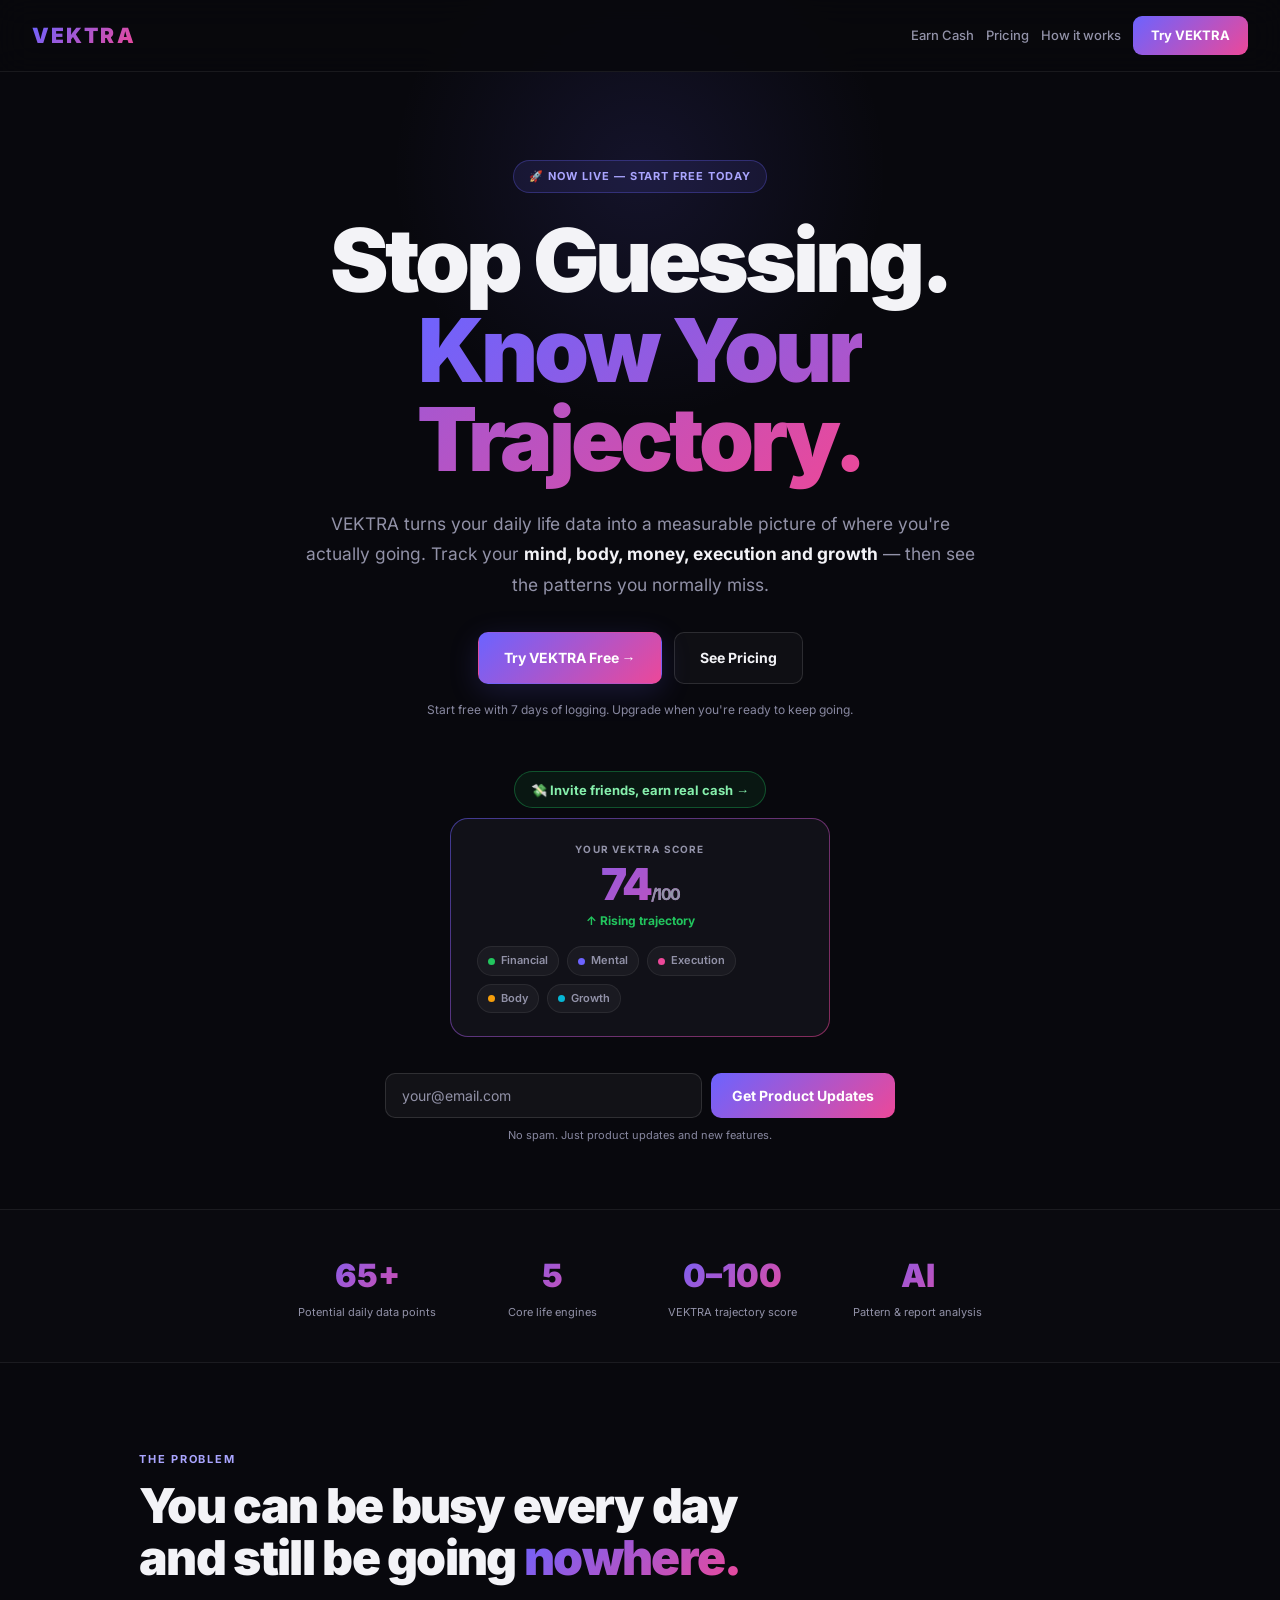
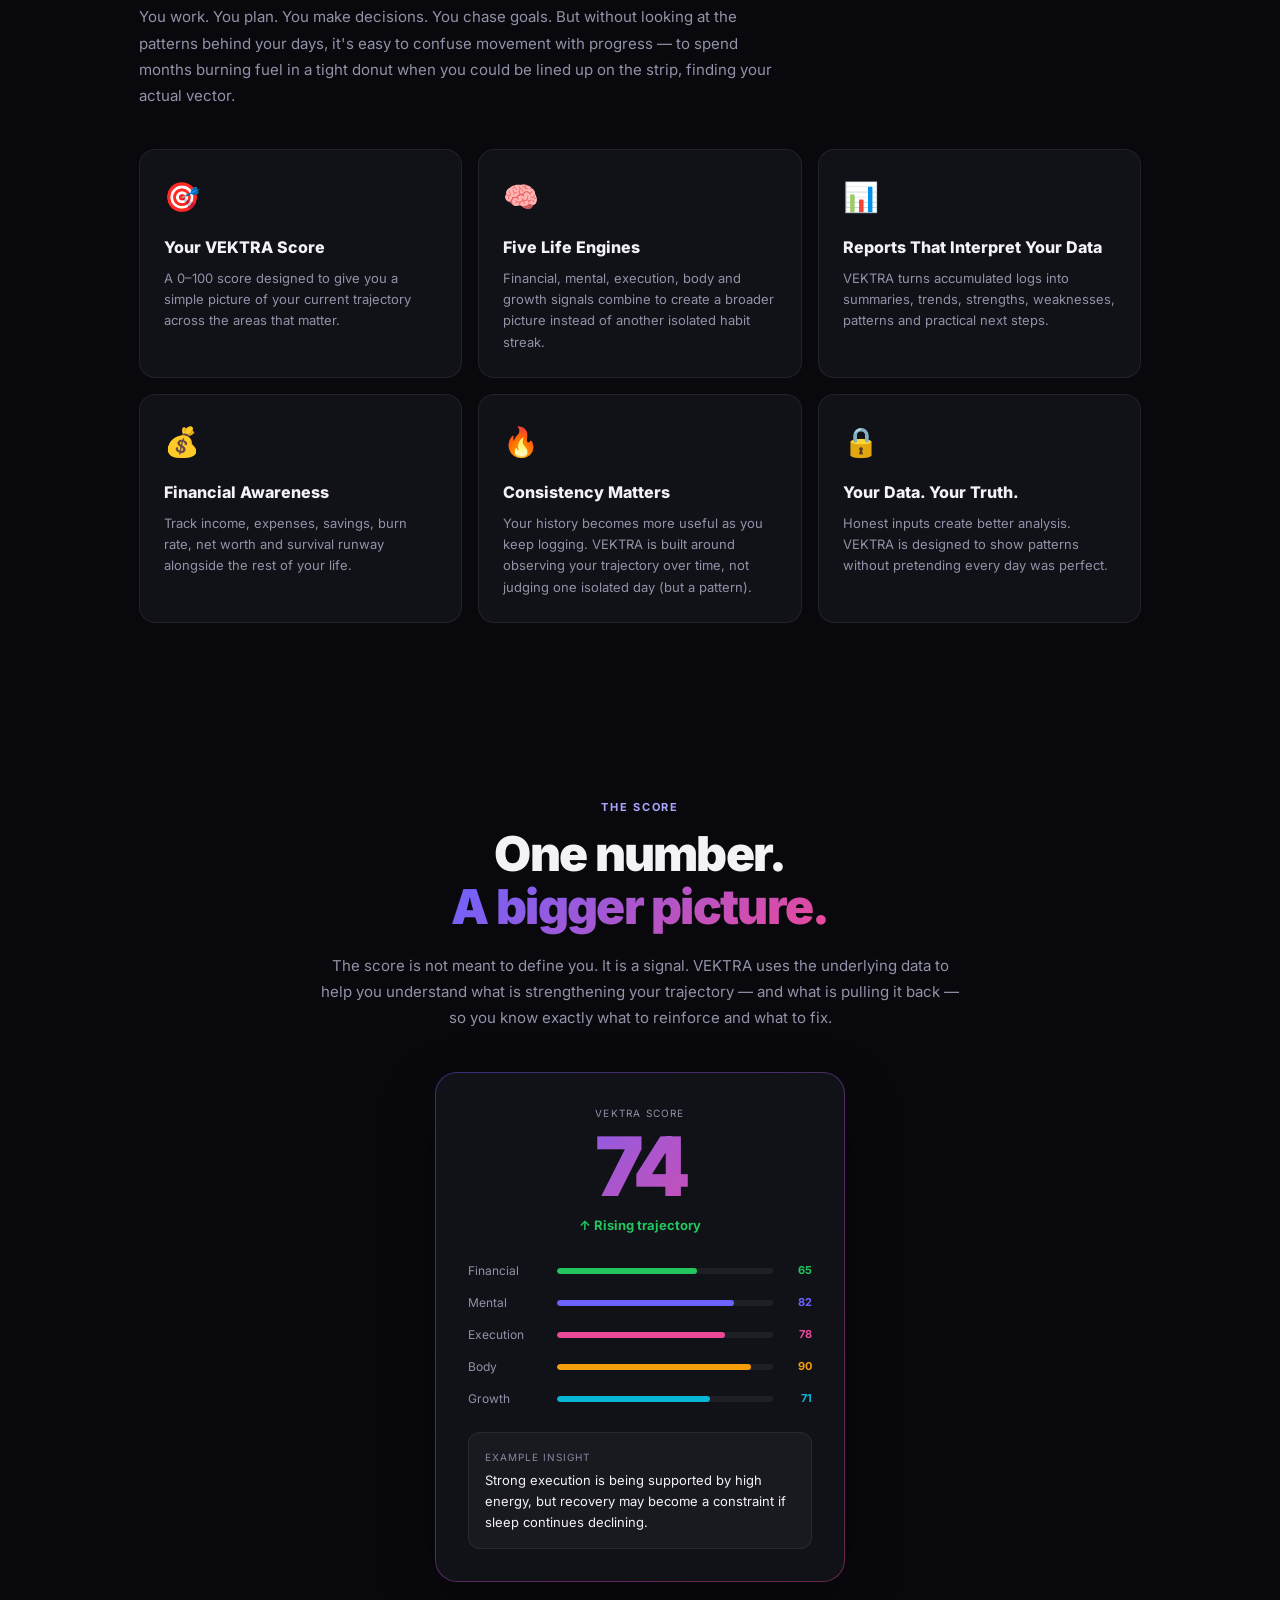
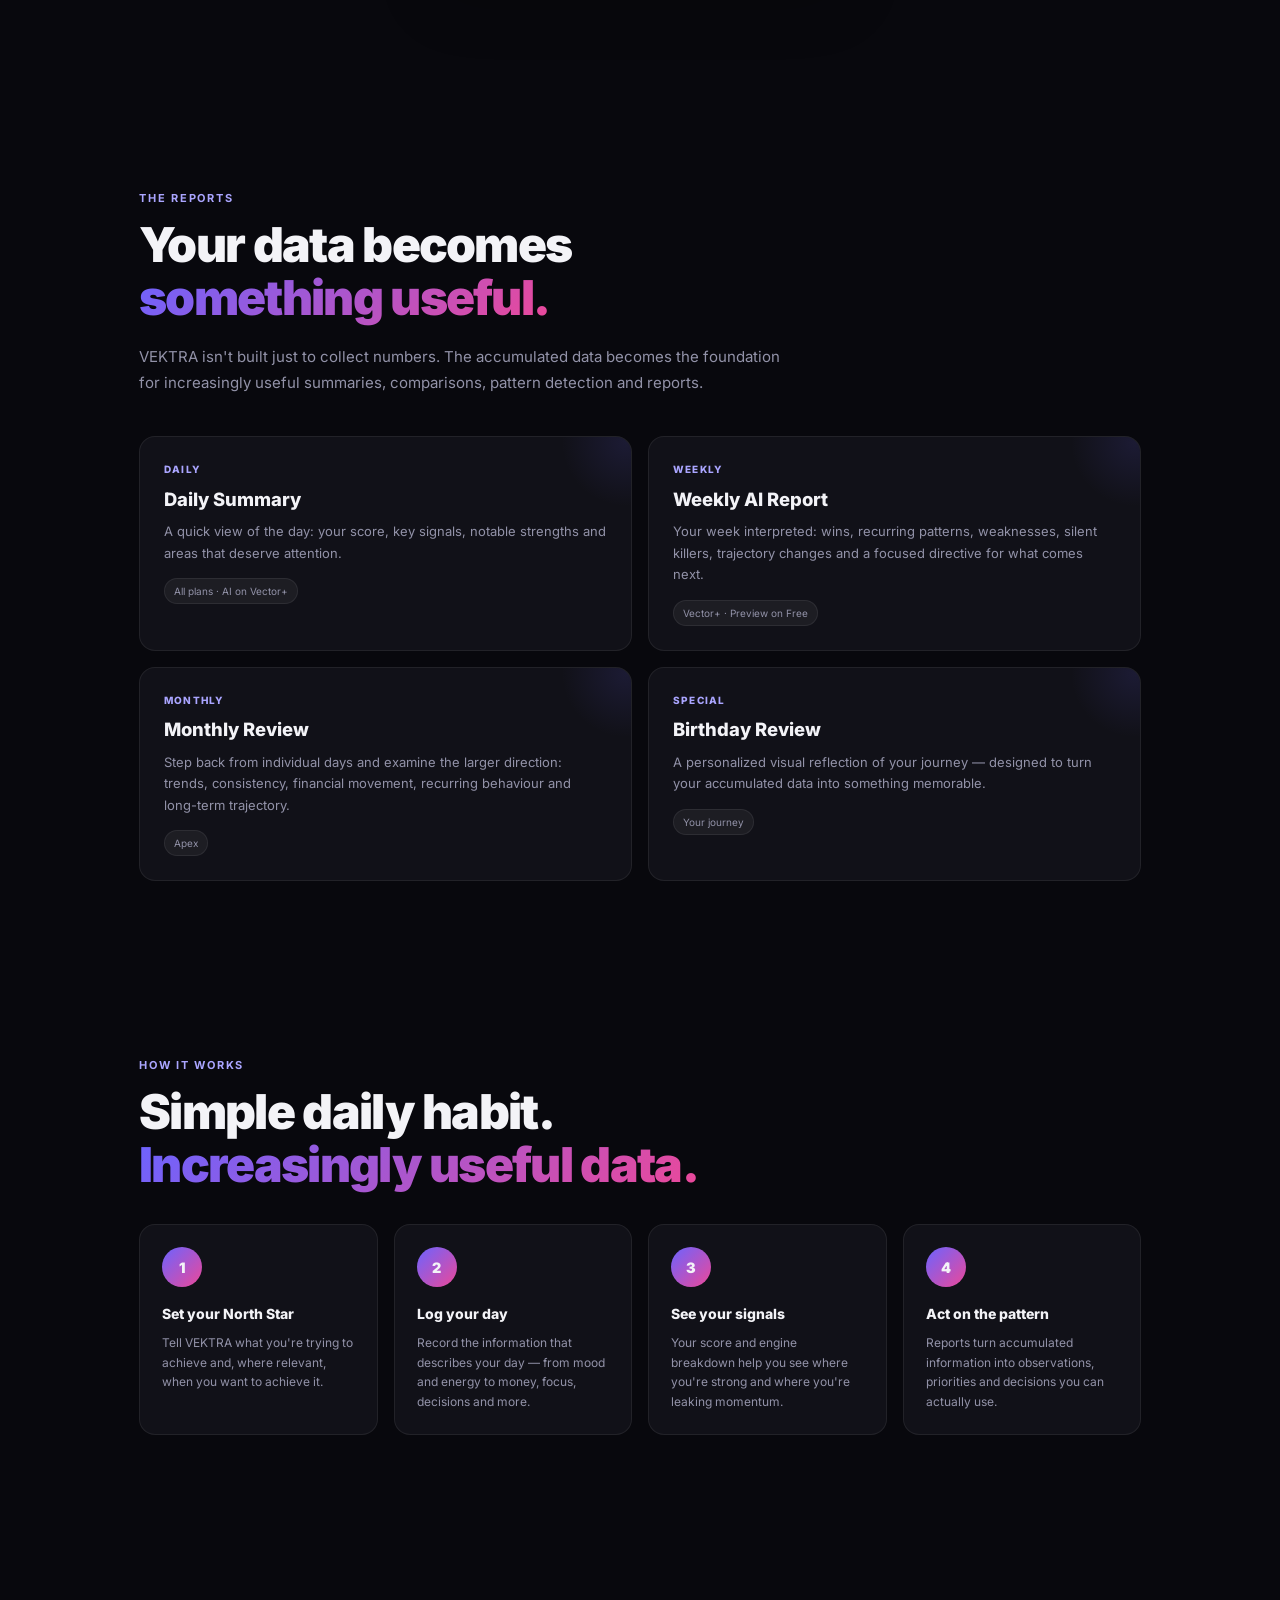
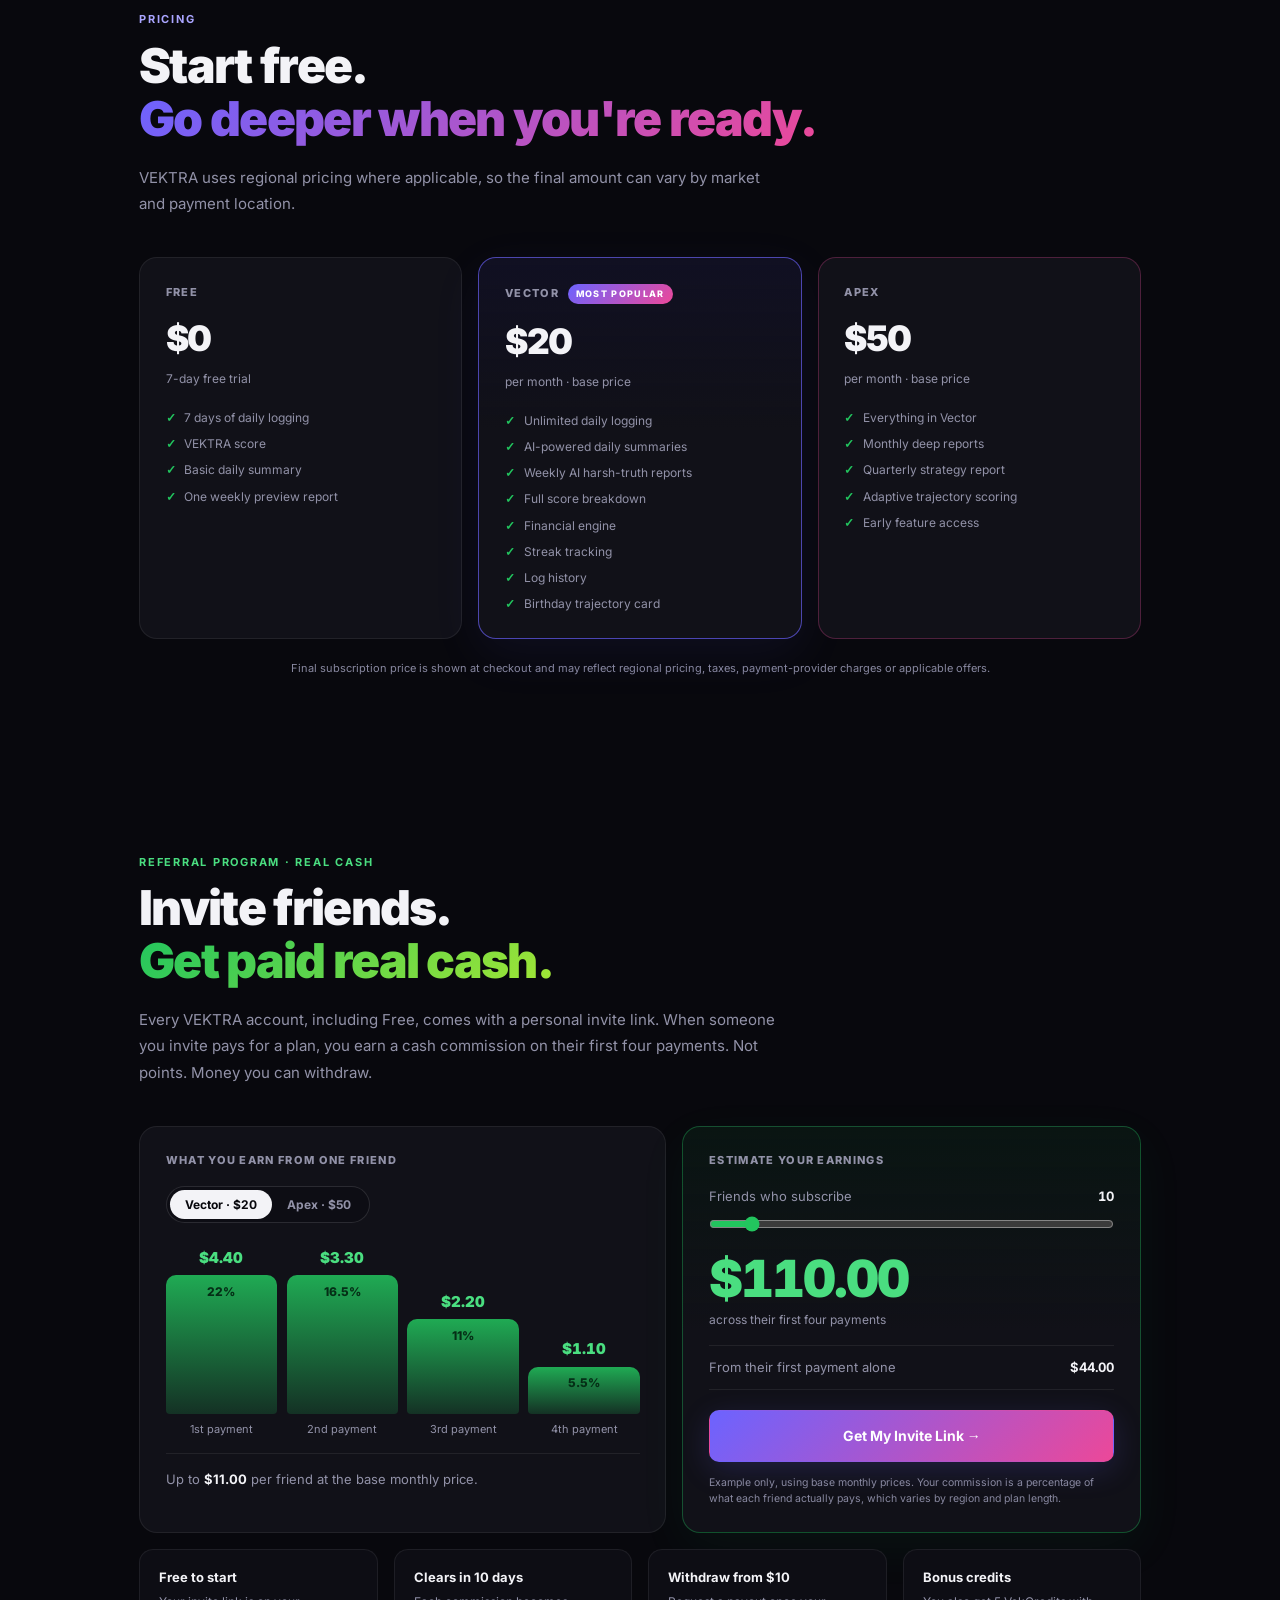
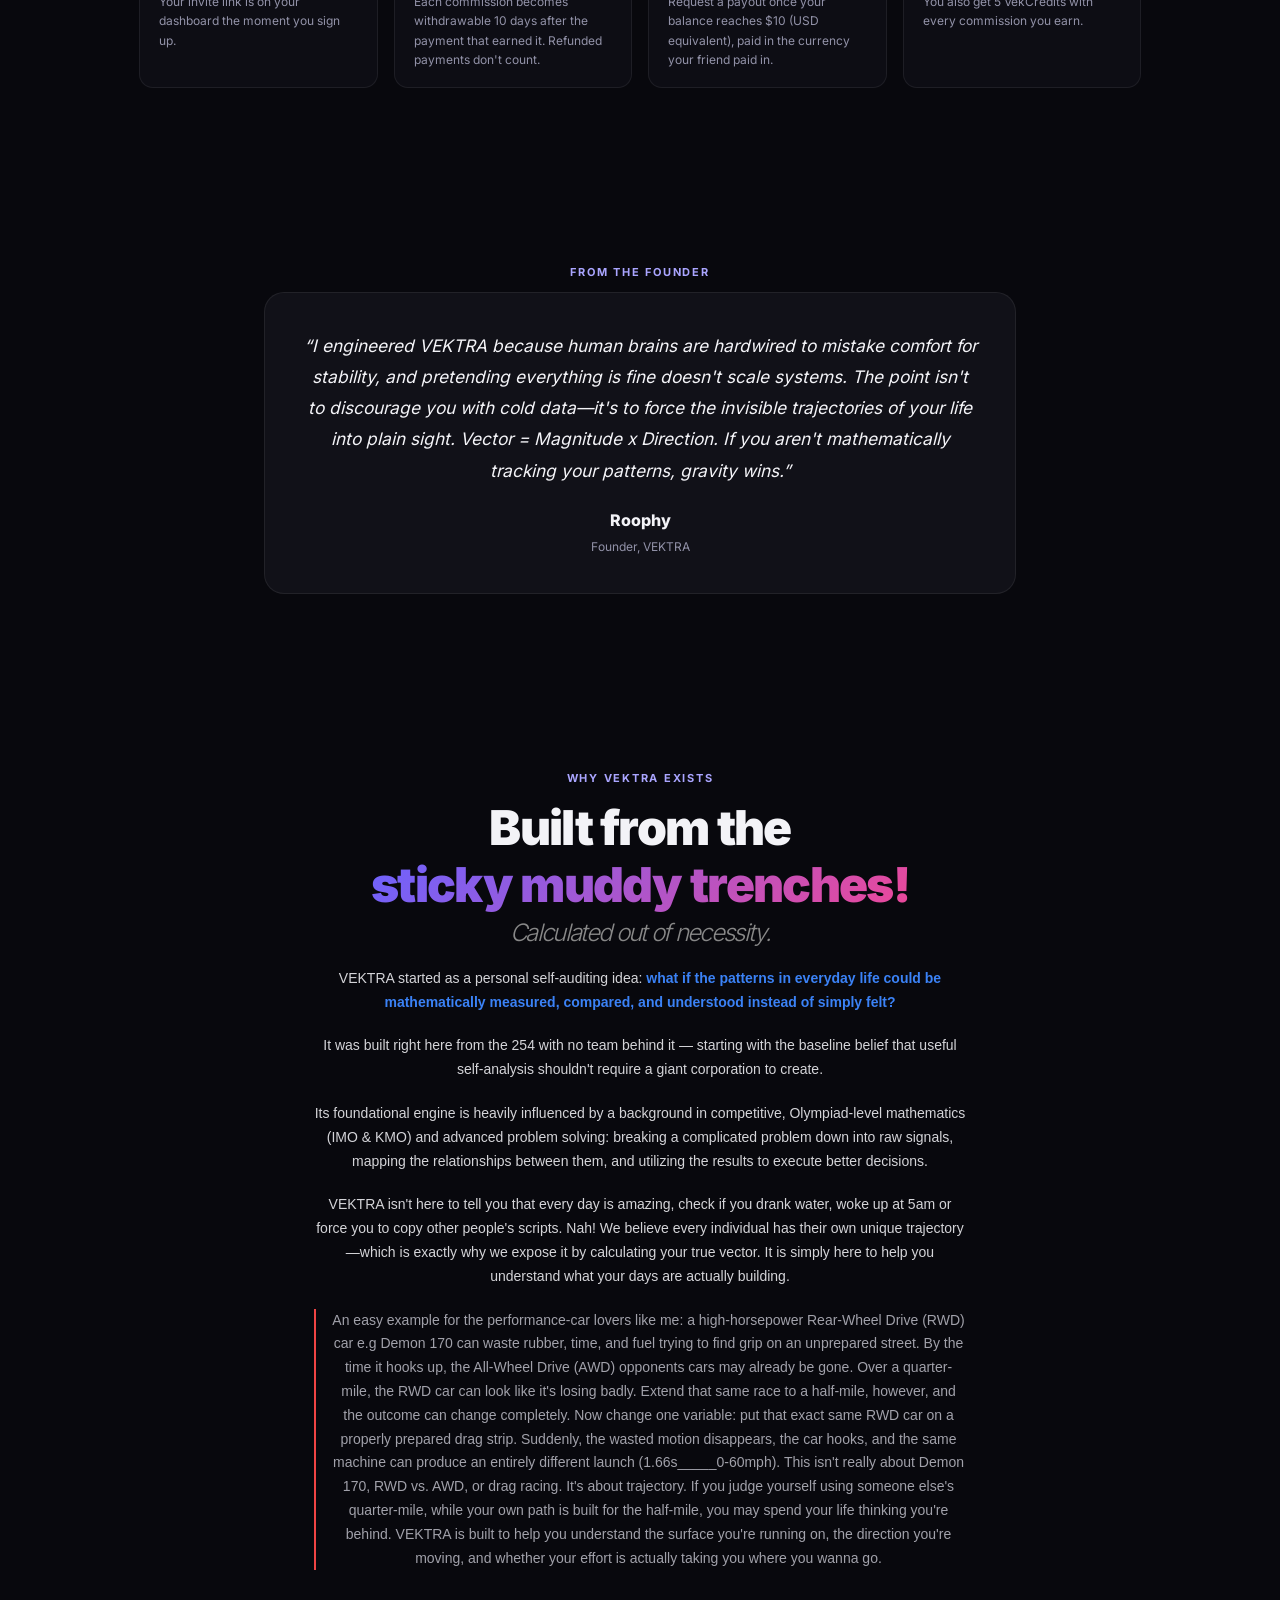
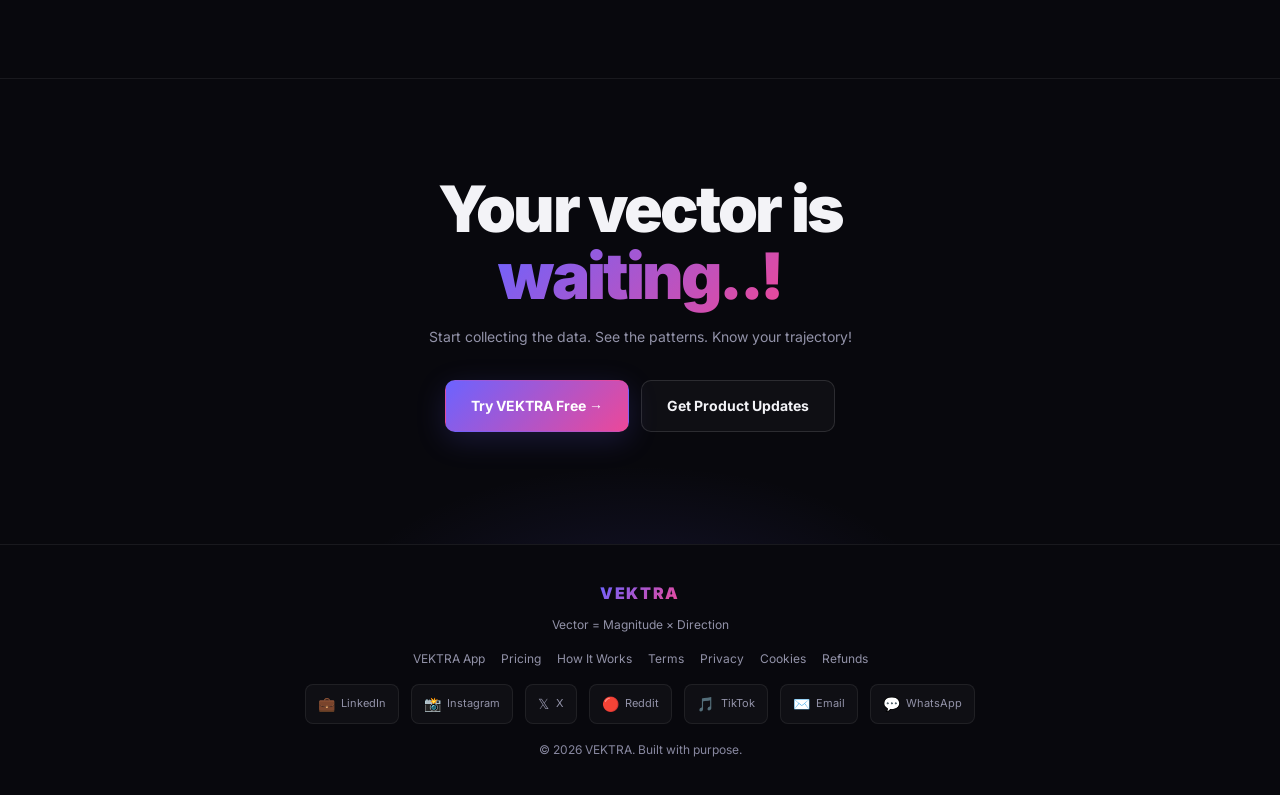
==== commit 2a5f6339: "Add "Earn Cash" referral section to landing page and make plan claims match the app New section show" ====
--- a/index.html
+++ b/index.html
@@ -123,6 +123,7 @@
     }
 
     .nav-logo {
+      text-decoration: none;
       font-size: 21px;
       font-weight: 900;
       letter-spacing: .1em;
@@ -181,6 +182,7 @@
       max-width: 950px;
       margin: 0 auto;
       position: relative;
+      overflow-x: clip;
     }
 
     .hero::before {
@@ -954,6 +956,273 @@
     }
 
     /* =========================
+       EARN / REFERRALS
+    ========================= */
+
+    .earn-label {
+      color: #4ade80;
+    }
+
+    .gradient-money {
+      background: linear-gradient(135deg, #22c55e, #a3e635);
+      -webkit-background-clip: text;
+      -webkit-text-fill-color: transparent;
+      background-clip: text;
+    }
+
+    .earn-grid {
+      display: grid;
+      grid-template-columns: 1.15fr 1fr;
+      gap: 1rem;
+    }
+
+    .earn-card {
+      background: var(--card);
+      border: 1px solid var(--border);
+      border-radius: 18px;
+      padding: 1.6rem;
+      min-width: 0;
+    }
+
+    .earn-calc {
+      border-color: rgba(34,197,94,.35);
+      background: linear-gradient(180deg, rgba(34,197,94,.07), var(--card) 50%);
+      box-shadow: 0 15px 50px rgba(34,197,94,.06);
+      display: flex;
+      flex-direction: column;
+    }
+
+    .earn-card-title {
+      font-size: 11px;
+      text-transform: uppercase;
+      letter-spacing: .12em;
+      color: var(--muted);
+      font-weight: 800;
+      margin-bottom: 1rem;
+    }
+
+    .earn-plan-toggle {
+      display: inline-flex;
+      padding: 3px;
+      border-radius: 999px;
+      border: 1px solid var(--border-strong);
+      background: var(--bg-soft);
+      margin-bottom: 1.4rem;
+    }
+
+    .earn-plan-btn {
+      border: 0;
+      background: transparent;
+      color: var(--muted);
+      font-size: 12px;
+      font-weight: 700;
+      padding: .45rem .95rem;
+      border-radius: 999px;
+      cursor: pointer;
+    }
+
+    .earn-plan-btn.active {
+      background: var(--text);
+      color: var(--bg);
+    }
+
+    .earn-ladder {
+      display: grid;
+      grid-template-columns: repeat(4, 1fr);
+      gap: .6rem;
+      align-items: end;
+      height: 190px;
+      margin-bottom: 1.1rem;
+    }
+
+    .earn-rung {
+      display: flex;
+      flex-direction: column;
+      align-items: center;
+      justify-content: flex-end;
+      height: 100%;
+      min-width: 0;
+    }
+
+    .earn-rung-amt {
+      font-size: 15px;
+      font-weight: 900;
+      color: #4ade80;
+      margin-bottom: .35rem;
+      font-variant-numeric: tabular-nums;
+    }
+
+    .earn-rung-bar {
+      width: 100%;
+      height: var(--h);
+      border-radius: 10px 10px 4px 4px;
+      background: linear-gradient(180deg, rgba(34,197,94,.85), rgba(34,197,94,.18));
+      display: flex;
+      align-items: flex-start;
+      justify-content: center;
+      padding-top: .4rem;
+      font-size: 12px;
+      font-weight: 800;
+      color: #052e16;
+    }
+
+    .earn-rung-label {
+      font-size: 11px;
+      color: var(--muted);
+      margin-top: .45rem;
+      text-align: center;
+      line-height: 1.3;
+    }
+
+    .earn-card-foot {
+      font-size: 13px;
+      color: var(--muted);
+      border-top: 1px solid var(--border);
+      padding-top: .9rem;
+    }
+
+    .earn-card-foot strong {
+      color: var(--text);
+    }
+
+    .earn-slider-label {
+      display: flex;
+      justify-content: space-between;
+      font-size: 13px;
+      color: var(--muted);
+      margin-bottom: .6rem;
+    }
+
+    .earn-slider-label strong {
+      color: var(--text);
+      font-variant-numeric: tabular-nums;
+    }
+
+    #earn-friends {
+      width: 100%;
+      accent-color: #22c55e;
+      margin-bottom: 1.3rem;
+      cursor: pointer;
+    }
+
+    .earn-result-num {
+      font-size: clamp(2.4rem, 6vw, 3.2rem);
+      font-weight: 900;
+      letter-spacing: -.04em;
+      line-height: 1;
+      color: #4ade80;
+      font-variant-numeric: tabular-nums;
+    }
+
+    .earn-result-sub {
+      font-size: 12px;
+      color: var(--muted);
+      margin: .35rem 0 1rem;
+    }
+
+    .earn-result-row {
+      display: flex;
+      justify-content: space-between;
+      gap: 1rem;
+      font-size: 13px;
+      color: var(--muted);
+      padding: .7rem 0;
+      border-top: 1px solid var(--border);
+      border-bottom: 1px solid var(--border);
+      margin-bottom: 1.2rem;
+    }
+
+    .earn-result-row strong {
+      color: var(--text);
+      font-variant-numeric: tabular-nums;
+    }
+
+    .earn-cta {
+      text-align: center;
+      margin-top: auto;
+    }
+
+    .earn-example-note {
+      font-size: 10.5px;
+      color: var(--muted-2);
+      margin-top: .8rem;
+      line-height: 1.5;
+    }
+
+    .earn-facts {
+      list-style: none;
+      display: grid;
+      grid-template-columns: repeat(4, 1fr);
+      gap: 1rem;
+      margin-top: 1rem;
+    }
+
+    .earn-facts li {
+      font-size: 12px;
+      color: var(--muted);
+      line-height: 1.6;
+      padding: 1.1rem 1.2rem;
+      border: 1px solid var(--border);
+      border-radius: 14px;
+      background: var(--bg-soft);
+    }
+
+    .earn-facts li strong {
+      display: block;
+      color: var(--text);
+      font-size: 13px;
+      margin-bottom: .25rem;
+    }
+
+    .hero-earn {
+      display: inline-block;
+      margin: 1rem 0 .6rem;
+      padding: .45rem 1rem;
+      border-radius: 999px;
+      border: 1px solid rgba(34,197,94,.35);
+      background: rgba(34,197,94,.08);
+      color: #86efac;
+      font-size: 13px;
+      font-weight: 700;
+      text-decoration: none;
+    }
+
+    .hero-earn:hover {
+      background: rgba(34,197,94,.14);
+    }
+
+    @media (max-width: 850px) {
+      .earn-grid {
+        grid-template-columns: 1fr;
+        max-width: 560px;
+        margin: 0 auto;
+      }
+
+      .earn-facts {
+        grid-template-columns: repeat(2, 1fr);
+      }
+    }
+
+    @media (max-width: 600px) {
+      .earn-card {
+        padding: 1.2rem;
+      }
+
+      .earn-ladder {
+        gap: .4rem;
+        height: 170px;
+      }
+
+      .earn-rung-amt {
+        font-size: 13px;
+      }
+
+      .earn-facts {
+        grid-template-columns: 1fr;
+      }
+    }
+
+    /* =========================
        FOUNDER
     ========================= */
 
@@ -1265,6 +1534,7 @@
     </a>
 
     <div class="nav-actions">
+      <a href="#earn" class="nav-link">Earn Cash</a>
       <a href="#pricing" class="nav-link">Pricing</a>
       <a href="#how-it-works" class="nav-link">How it works</a>
       <a href="https://vektraapp.online/app/" class="nav-cta" data-track="nav-cta">
@@ -1283,7 +1553,7 @@
   <section class="hero">
 
     <div class="hero-badge">
-      🚀 Now live — founding pricing ends soon
+      🚀 Now live — start free today
     </div>
 
     <h1 class="hero-title">
@@ -1307,13 +1577,17 @@
       </a>
 
       <a href="#pricing" class="secondary-btn">
-        See Launch Pricing
+        See Pricing
       </a>
     </div>
 
     <div class="hero-note">
-      Start free. Build your data. Upgrade when you want deeper analysis.
-    </div>
+      Start free with 7 days of logging. Upgrade when you're ready to keep going.
+    </div>
+
+    <a href="#earn" class="hero-earn">
+      💸 Invite friends, earn real cash →
+    </a>
 
 
     <!-- Hero visual: live score teaser -->
@@ -1361,13 +1635,13 @@
         >
 
         <button type="submit" class="waitlist-btn" id="waitlist-btn">
-          Get Launch Updates
+          Get Product Updates
         </button>
 
       </form>
 
       <div class="waitlist-note">
-        No spam. Just launch updates and early-access information.
+        No spam. Just product updates and new features.
       </div>
 
       <div class="waitlist-success" id="waitlist-success">
@@ -1703,7 +1977,7 @@
         </div>
 
         <div class="report-tag">
-          Fast feedback
+          All plans · AI on Vector+
         </div>
 
       </div>
@@ -1726,7 +2000,7 @@
         </div>
 
         <div class="report-tag">
-          Deeper analysis
+          Vector+ · Preview on Free
         </div>
 
       </div>
@@ -1749,7 +2023,7 @@
         </div>
 
         <div class="report-tag">
-          Long-term view
+          Apex
         </div>
 
       </div>
@@ -1916,13 +2190,12 @@
         </div>
 
         <div class="pricing-period">
-          forever
+          7-day free trial
         </div>
 
         <ul class="pricing-features">
-
           <li>
-            Basic daily tracking
+            7 days of daily logging
           </li>
 
           <li>
@@ -1930,19 +2203,11 @@
           </li>
 
           <li>
-            Basic non-AI daily summary
+            Basic daily summary
           </li>
 
           <li>
-            Limited history
-          </li>
-
-          <li>
-            One AI taste report
-          </li>
-
-          <li>
-            Ads supported
+            One weekly preview report
           </li>
 
         </ul>
@@ -1970,13 +2235,8 @@
         </div>
 
         <ul class="pricing-features">
-
           <li>
-            Ad-free experience
-          </li>
-
-          <li>
-            Unlimited logging
+            Unlimited daily logging
           </li>
 
           <li>
@@ -1984,11 +2244,7 @@
           </li>
 
           <li>
-            Weekly AI reports
-          </li>
-
-          <li>
-            Monthly reviews
+            Weekly AI harsh-truth reports
           </li>
 
           <li>
@@ -2000,13 +2256,17 @@
           </li>
 
           <li>
-            Smart AI insights
-          </li>
-
-          <li>
             Streak tracking
           </li>
 
+          <li>
+            Log history
+          </li>
+
+          <li>
+            Birthday trajectory card
+          </li>
+
         </ul>
 
 
@@ -2031,33 +2291,24 @@
         </div>
 
         <ul class="pricing-features">
-
           <li>
             Everything in Vector
           </li>
 
           <li>
-            Higher AI usage allowance
+            Monthly deep reports
           </li>
 
           <li>
-            Deeper internalized reports
+            Quarterly strategy report
           </li>
 
           <li>
-            Advanced trajectory analysis
+            Adaptive trajectory scoring
           </li>
 
           <li>
-            Quarterly strategy review
-          </li>
-
-          <li>
-            Priority support
-          </li>
-
-          <li>
-            More advanced AI insights
+            Early feature access
           </li>
 
         </ul>
@@ -2073,6 +2324,149 @@
       Final subscription price is shown at checkout and may reflect
       regional pricing, taxes, payment-provider charges or applicable offers.
     </div>
+
+  </section>
+
+
+  <!-- =========================
+       EARN / REFERRALS
+       Numbers mirror RATE_SCHEDULE in
+       backend/app/services/referral_commission_service.py and the
+       REFERRAL_* settings in backend/app/core/config.py.
+       Keep them in sync if the program terms change.
+  ========================== -->
+
+  <section class="section" id="earn">
+
+    <div class="section-label earn-label">
+      Referral Program · Real Cash
+    </div>
+
+    <h2 class="section-title">
+      Invite friends.<br>
+      <span class="gradient-money">Get paid real cash.</span>
+    </h2>
+
+    <p class="section-desc">
+      Every VEKTRA account, including Free, comes with a personal invite link.
+      When someone you invite pays for a plan, you earn a cash commission on
+      their first four payments. Not points. Money you can withdraw.
+    </p>
+
+    <div class="earn-grid">
+
+      <div class="earn-card">
+
+        <div class="earn-card-title">
+          What you earn from one friend
+        </div>
+
+        <div class="earn-plan-toggle" role="group" aria-label="Plan your friend picks">
+          <button type="button" class="earn-plan-btn active" data-price="20" aria-pressed="true">Vector · $20</button>
+          <button type="button" class="earn-plan-btn" data-price="50" aria-pressed="false">Apex · $50</button>
+        </div>
+
+        <div class="earn-ladder">
+          <div class="earn-rung">
+            <div class="earn-rung-amt" data-rate="0.22">$4.40</div>
+            <div class="earn-rung-bar" style="--h:100%">22%</div>
+            <div class="earn-rung-label">1st payment</div>
+          </div>
+
+          <div class="earn-rung">
+            <div class="earn-rung-amt" data-rate="0.165">$3.30</div>
+            <div class="earn-rung-bar" style="--h:75%">16.5%</div>
+            <div class="earn-rung-label">2nd payment</div>
+          </div>
+
+          <div class="earn-rung">
+            <div class="earn-rung-amt" data-rate="0.11">$2.20</div>
+            <div class="earn-rung-bar" style="--h:50%">11%</div>
+            <div class="earn-rung-label">3rd payment</div>
+          </div>
+
+          <div class="earn-rung">
+            <div class="earn-rung-amt" data-rate="0.055">$1.10</div>
+            <div class="earn-rung-bar" style="--h:25%">5.5%</div>
+            <div class="earn-rung-label">4th payment</div>
+          </div>
+        </div>
+
+        <div class="earn-card-foot">
+          Up to <strong id="earn-per-friend">$11.00</strong> per friend
+          at the base monthly price.
+        </div>
+
+      </div>
+
+
+      <div class="earn-card earn-calc">
+
+        <div class="earn-card-title">
+          Estimate your earnings
+        </div>
+
+        <label for="earn-friends" class="earn-slider-label">
+          <span>Friends who subscribe</span>
+          <strong id="earn-friends-val">10</strong>
+        </label>
+
+        <input type="range" id="earn-friends" min="1" max="100" value="10">
+
+        <div class="earn-result">
+          <div class="earn-result-num" id="earn-total">$110.00</div>
+          <div class="earn-result-sub">across their first four payments</div>
+        </div>
+
+        <div class="earn-result-row">
+          <span>From their first payment alone</span>
+          <strong id="earn-first">$44.00</strong>
+        </div>
+
+        <a
+          href="https://vektraapp.online/app/"
+          class="primary-btn earn-cta"
+          data-track="earn-cta"
+        >
+          Get My Invite Link →
+        </a>
+
+        <div class="earn-example-note">
+          Example only, using base monthly prices. Your commission is a
+          percentage of what each friend actually pays, which varies by
+          region and plan length.
+        </div>
+
+      </div>
+
+    </div>
+
+
+    <ul class="earn-facts">
+
+      <li>
+        <strong>Free to start</strong>
+        Your invite link is on your dashboard the moment you sign up.
+      </li>
+
+      <li>
+        <strong>Clears in 10 days</strong>
+        Each commission becomes withdrawable 10 days after the payment
+        that earned it. Refunded payments don't count.
+      </li>
+
+      <li>
+        <strong>Withdraw from $10</strong>
+        Request a payout once your balance reaches $10 (USD equivalent),
+        paid in the currency your friend paid in.
+      </li>
+
+      <li>
+        <strong>Bonus credits</strong>
+        You also get 5 VekCredits with every commission you earn.
+      </li>
+
+    </ul>
 
   </section>
 
@@ -2190,7 +2584,7 @@
         href="#waitlist-form"
         class="secondary-btn"
       >
-        Get Launch Updates
+        Get Product Updates
       </a>
 
     </div>
@@ -2364,6 +2758,53 @@
 
 
     /* =========================
+       EARN CALCULATOR
+       Rates mirror RATE_SCHEDULE in referral_commission_service.py.
+    ========================== */
+
+    (function () {
+      const RATES = [0.22, 0.165, 0.11, 0.055];
+      const RATE_SUM = RATES.reduce((a, b) => a + b, 0);
+      const slider = document.getElementById("earn-friends");
+      if (!slider) return;
+
+      const planBtns = document.querySelectorAll(".earn-plan-btn");
+      let price = 20;
+
+      const money = n => "$" + n.toLocaleString("en-US", {
+        minimumFractionDigits: 2,
+        maximumFractionDigits: 2
+      });
+
+      function render() {
+        const friends = Number(slider.value);
+        document.getElementById("earn-friends-val").textContent = friends;
+        document.getElementById("earn-per-friend").textContent = money(price * RATE_SUM);
+        document.getElementById("earn-total").textContent = money(price * RATE_SUM * friends);
+        document.getElementById("earn-first").textContent = money(price * RATES[0] * friends);
+        document.querySelectorAll(".earn-rung-amt").forEach(el => {
+          el.textContent = money(price * Number(el.dataset.rate));
+        });
+      }
+
+      planBtns.forEach(btn => {
+        btn.addEventListener("click", () => {
+          price = Number(btn.dataset.price);
+          planBtns.forEach(b => {
+            const on = b === btn;
+            b.classList.toggle("active", on);
+            b.setAttribute("aria-pressed", on ? "true" : "false");
+          });
+          render();
+        });
+      });
+
+      slider.addEventListener("input", render);
+      render();
+    })();
+
+
+    /* =========================
        CTA CLICK TRACKING
        First-party click counts for the app links below, so we're not
        relying on an ad platform's own click attribution.
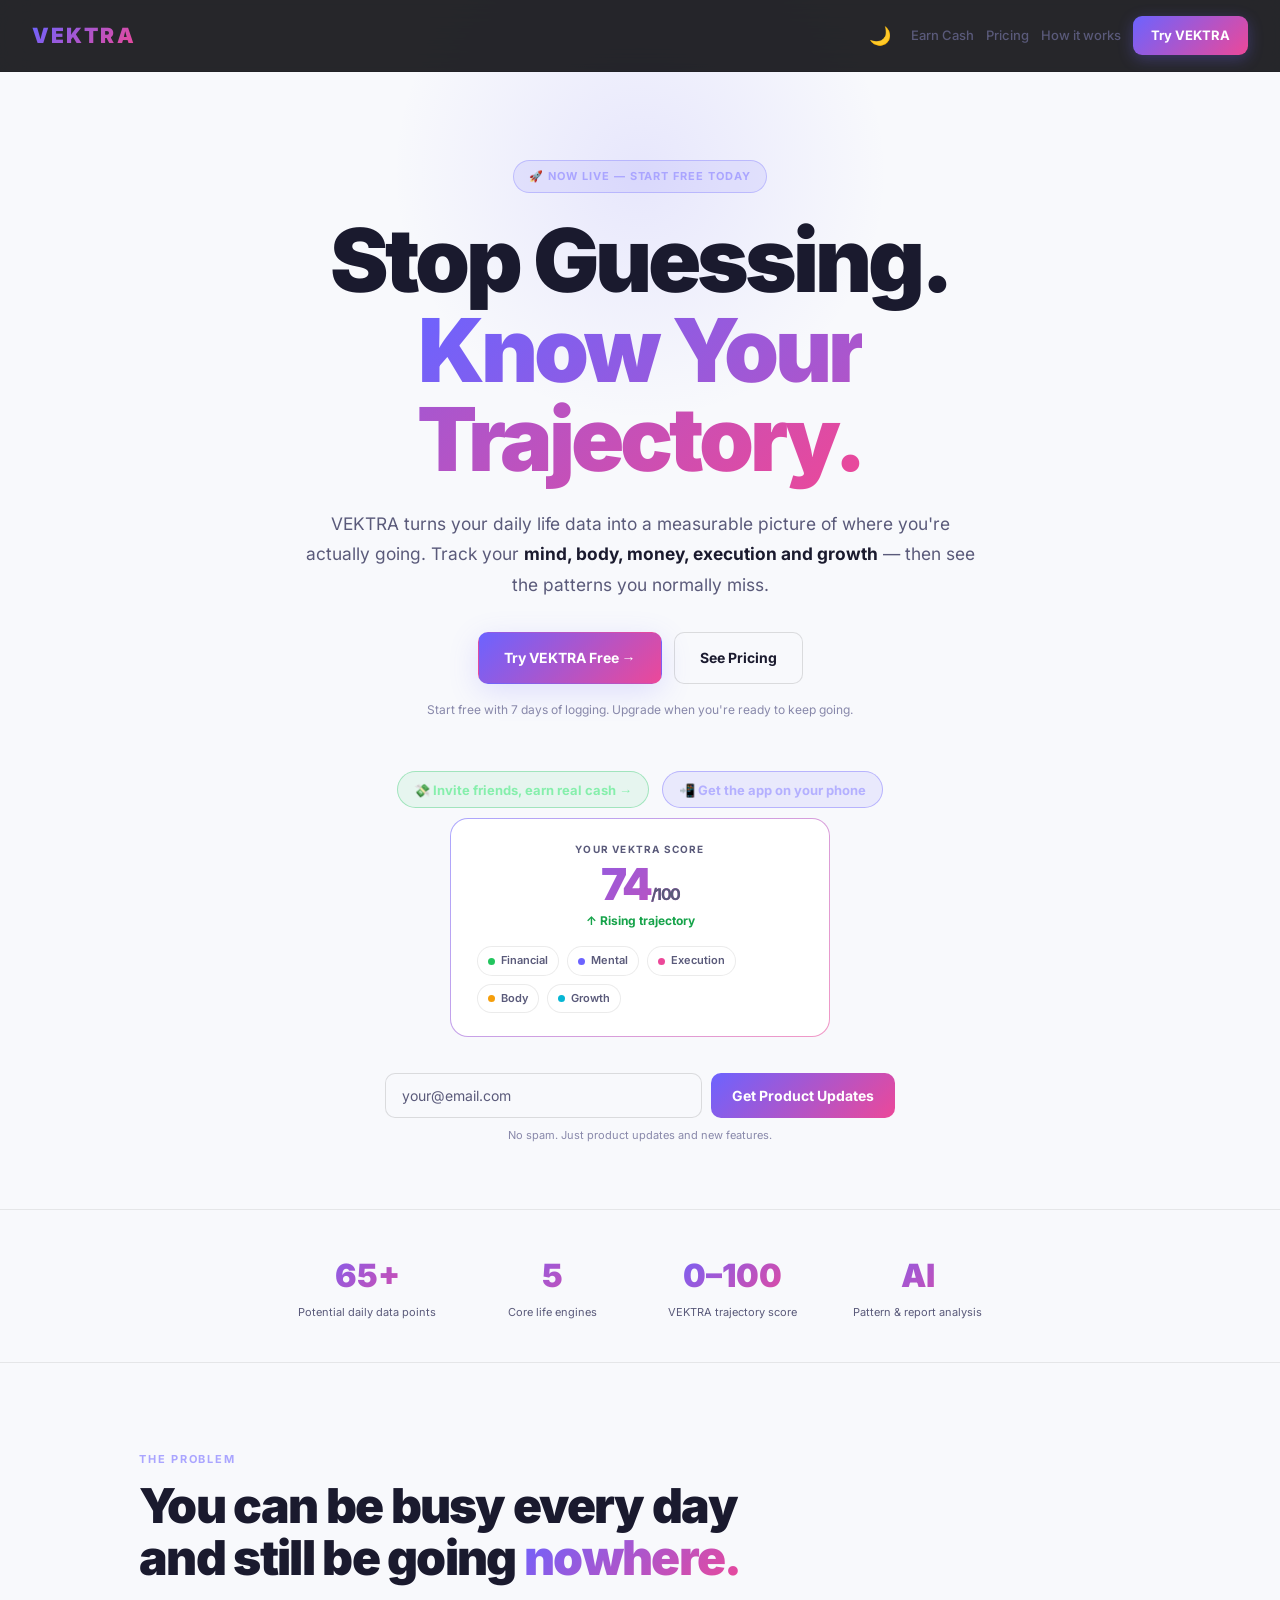
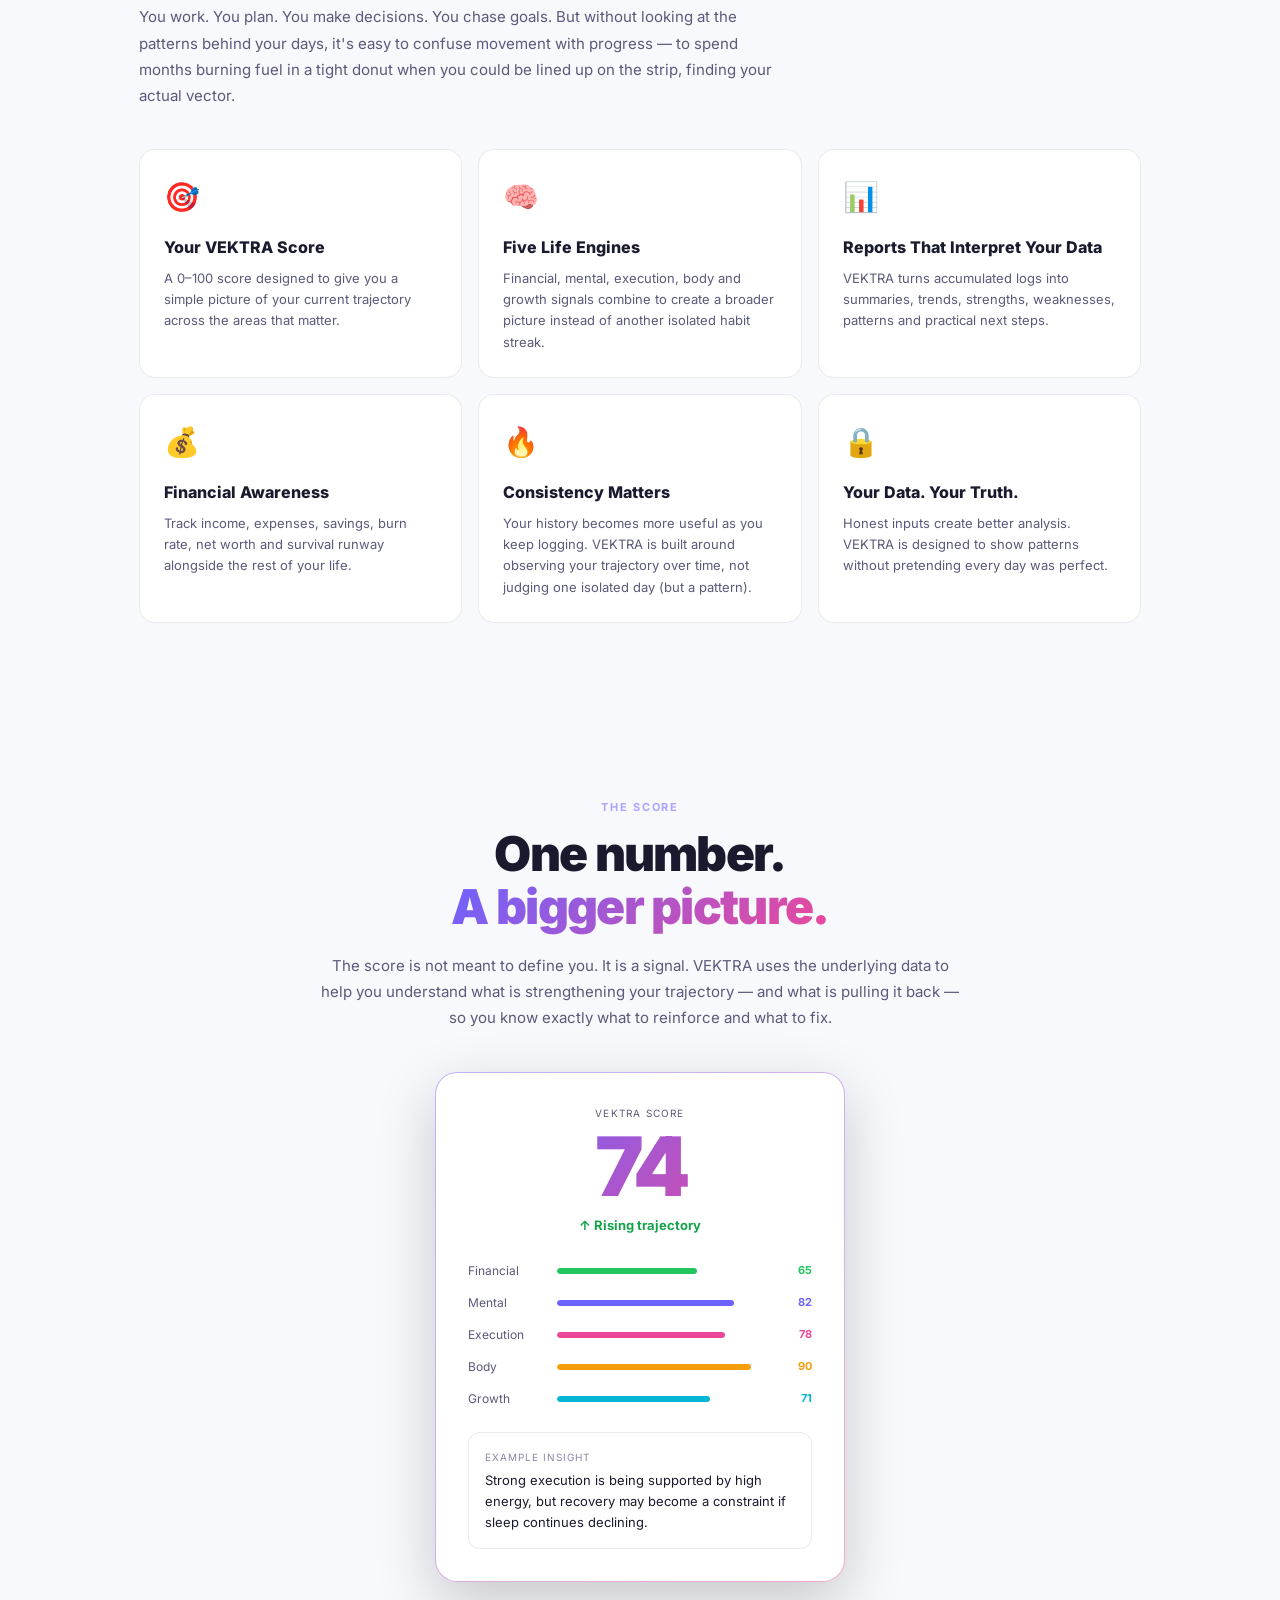
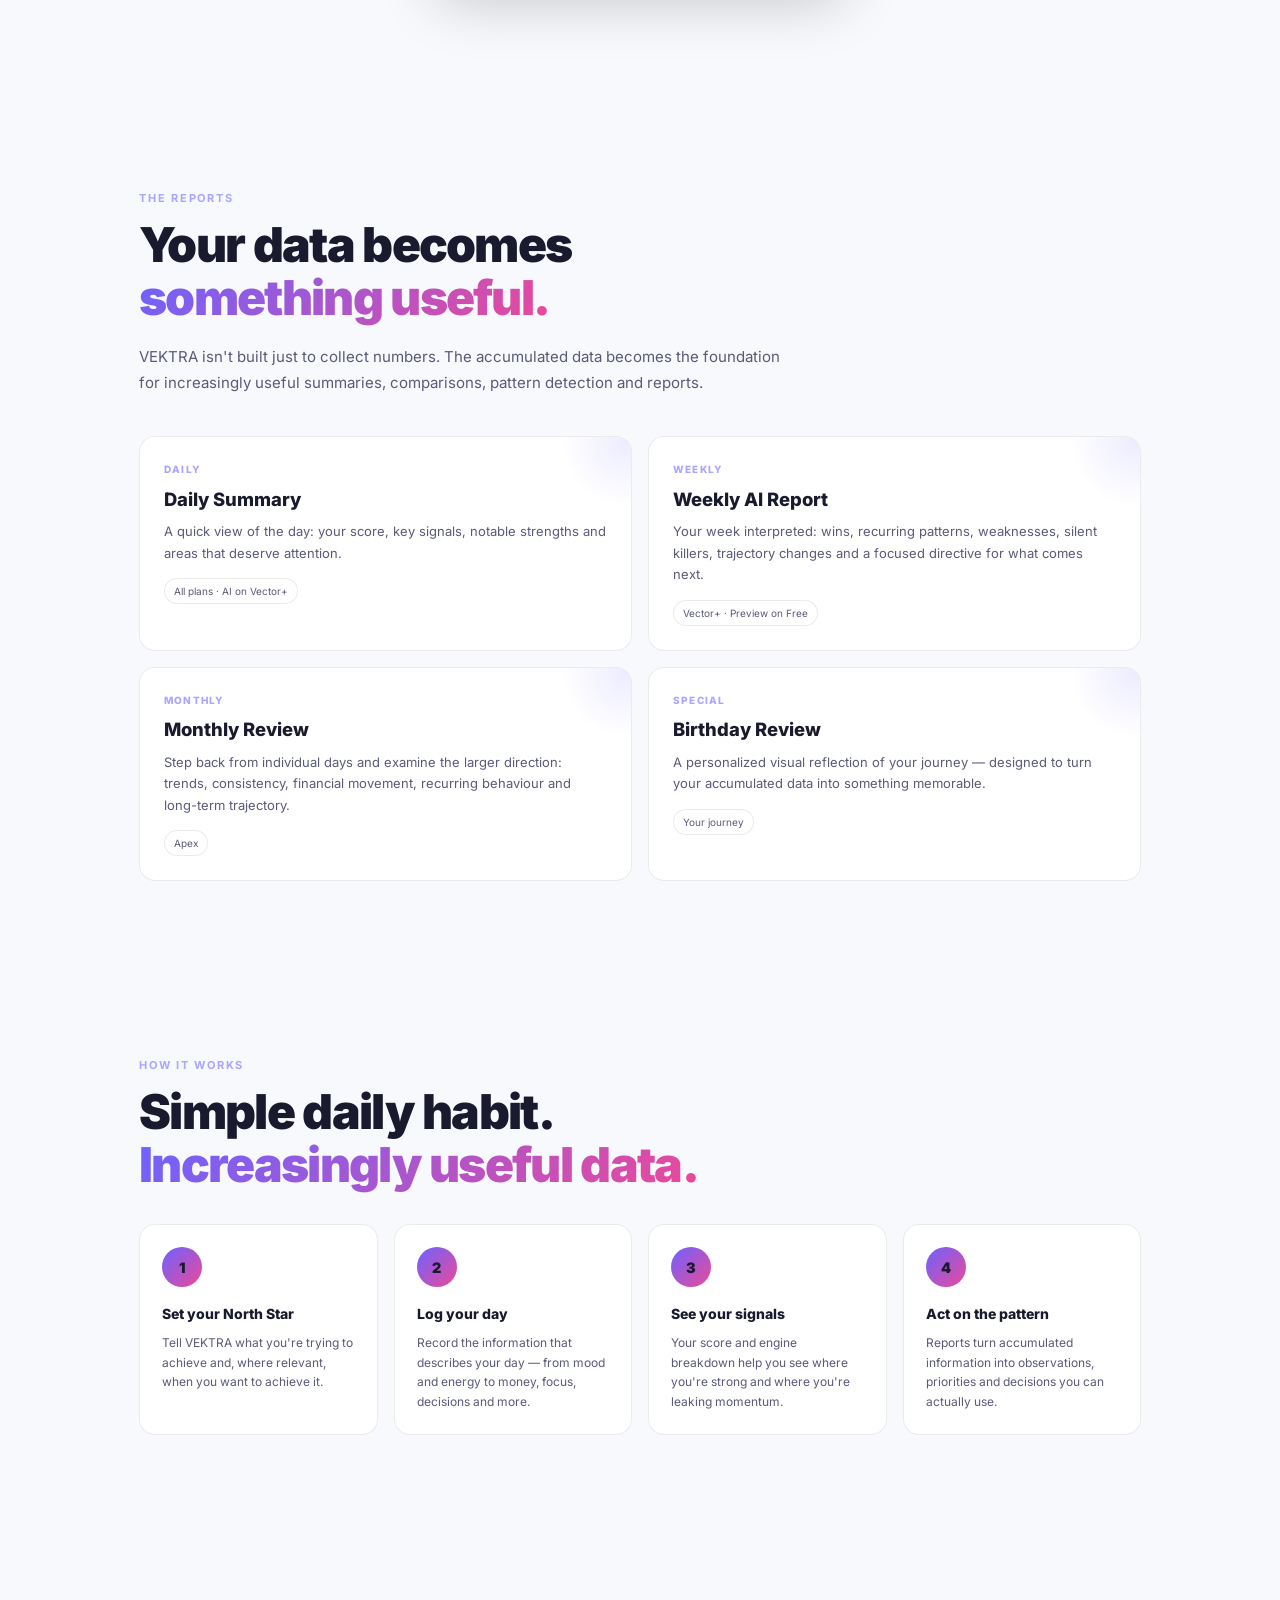
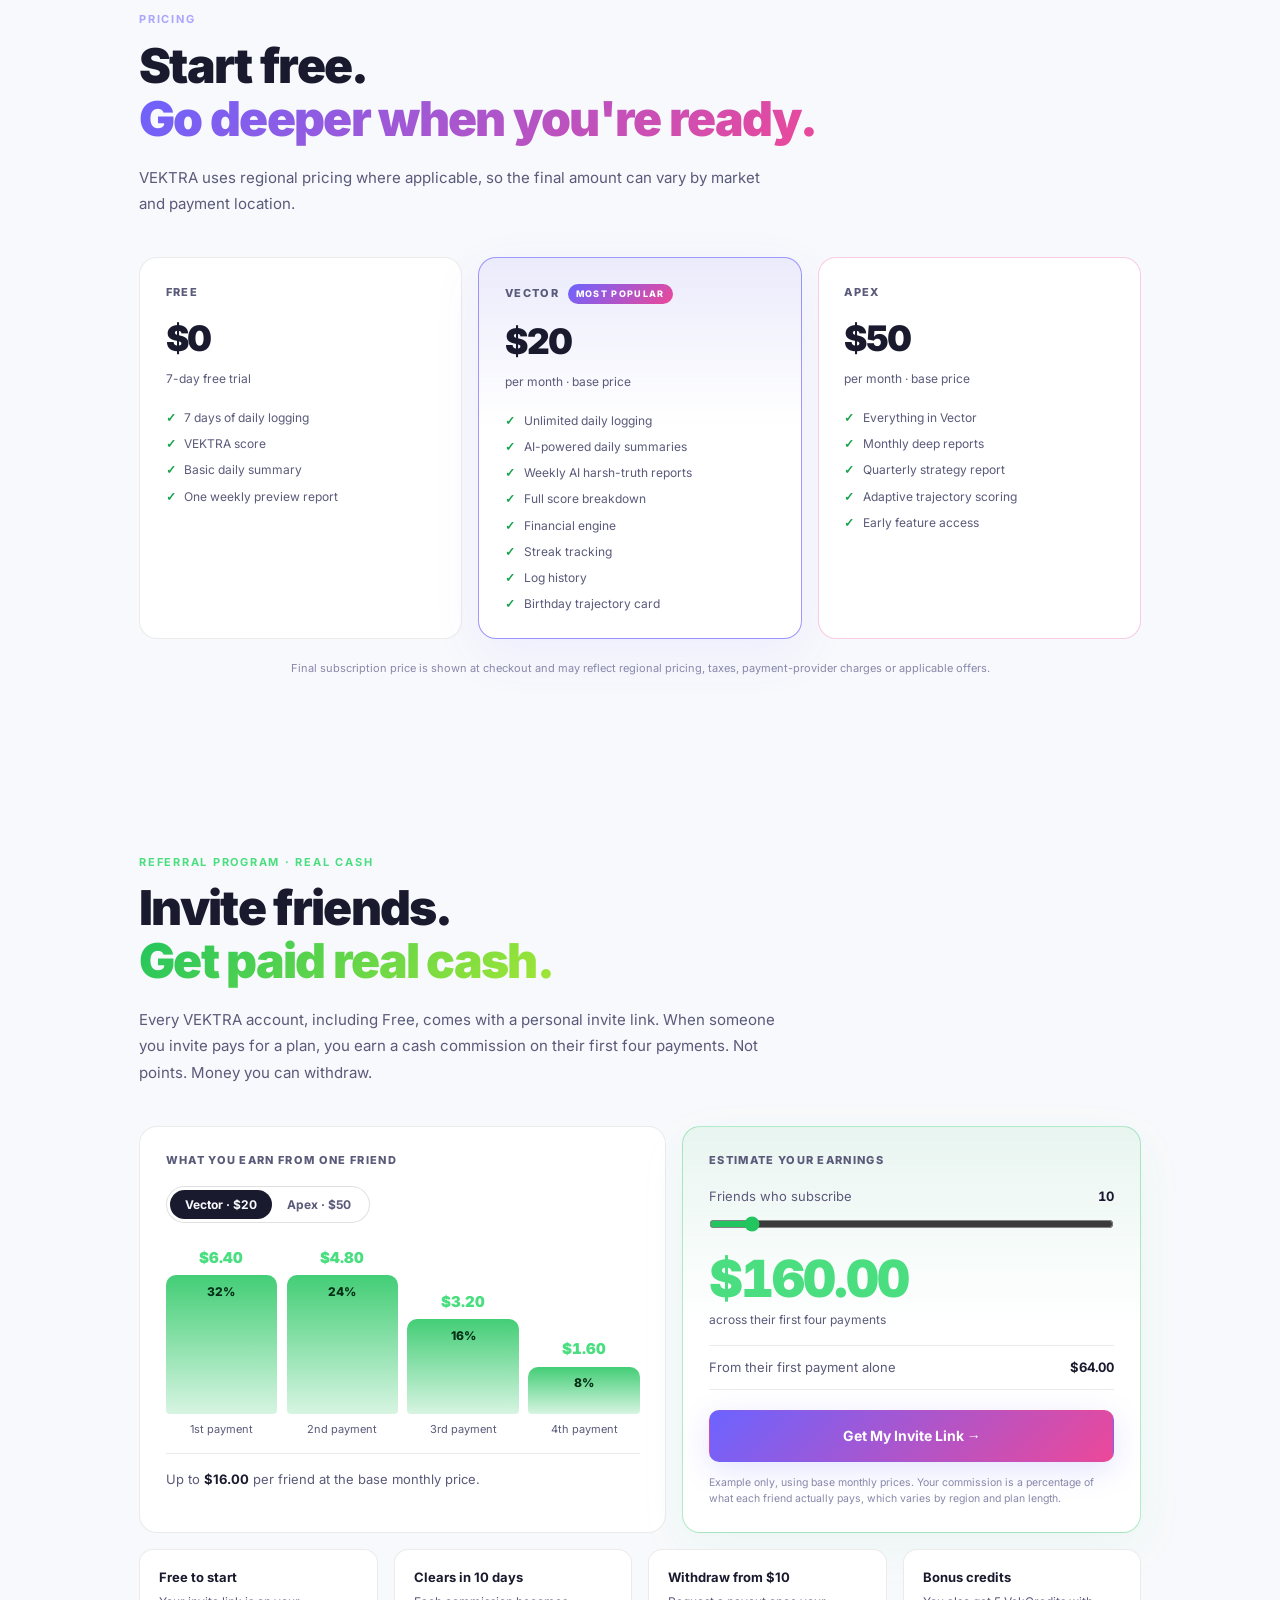
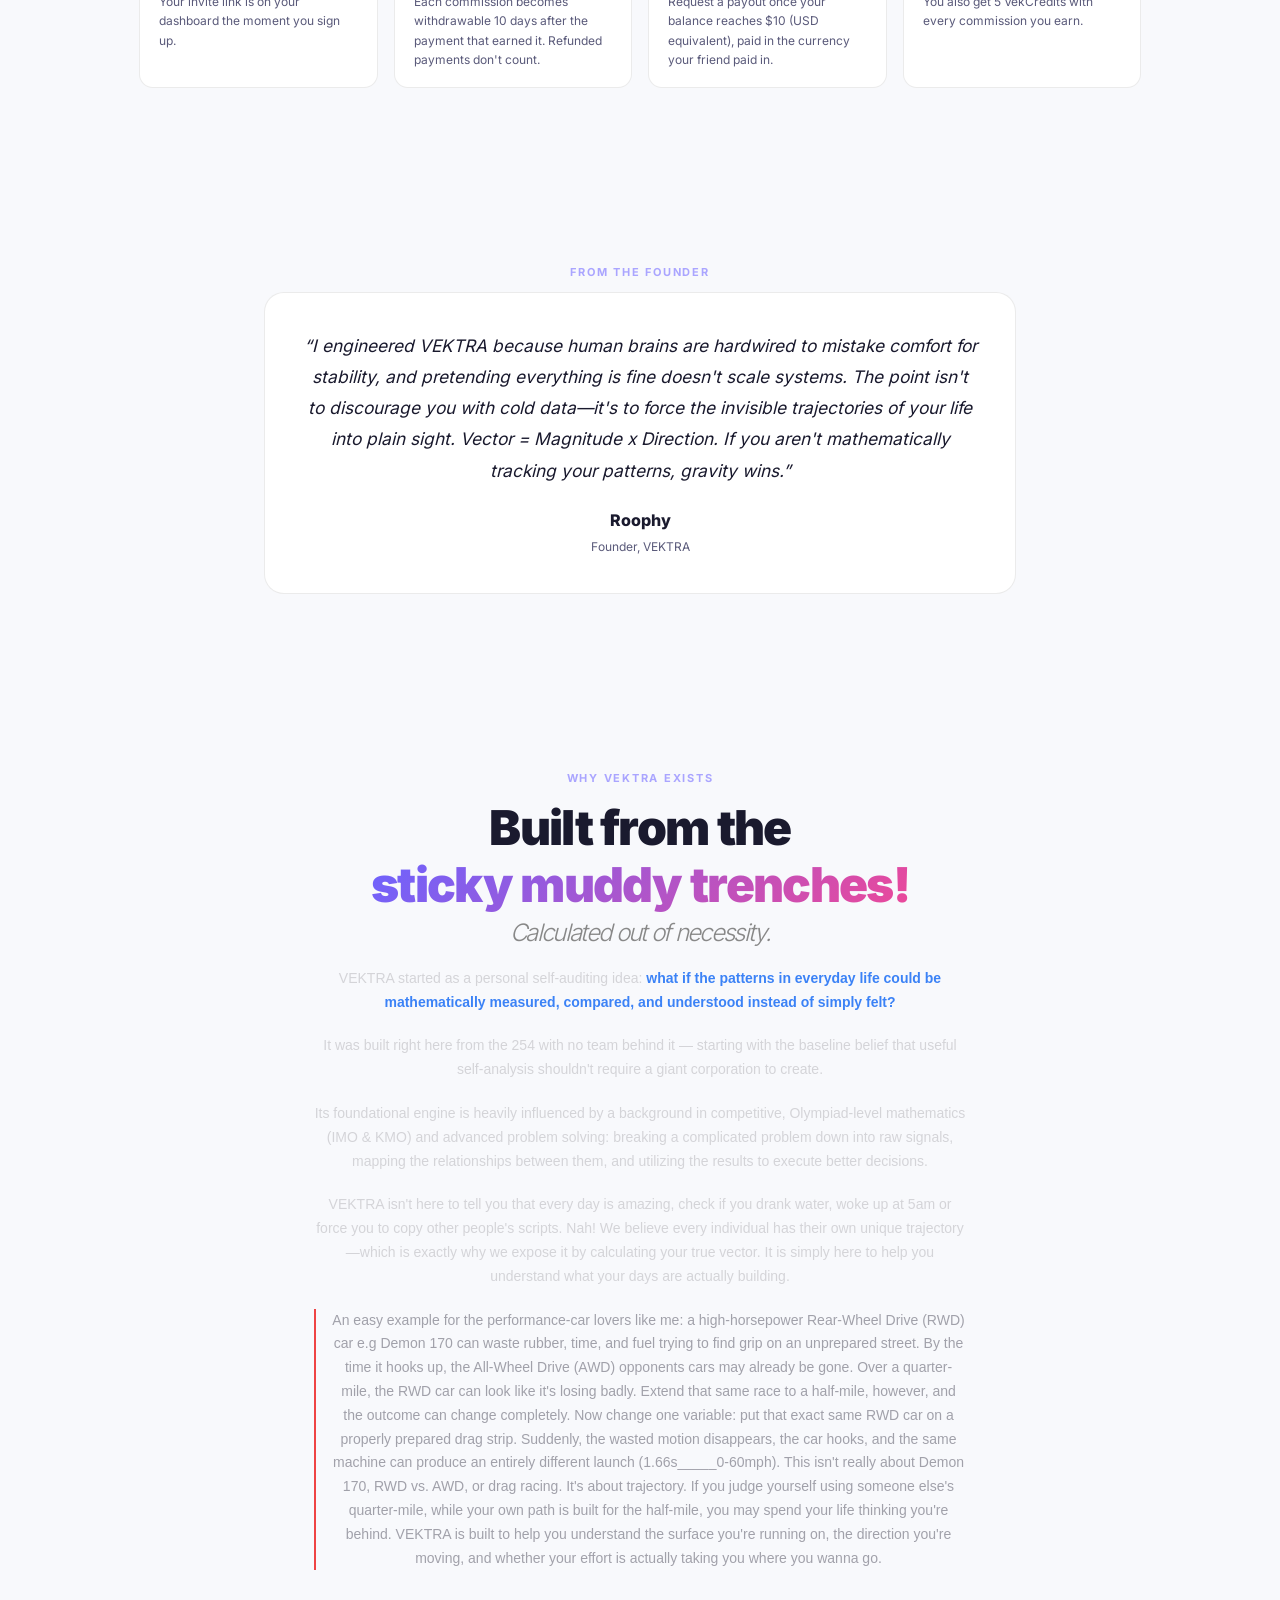
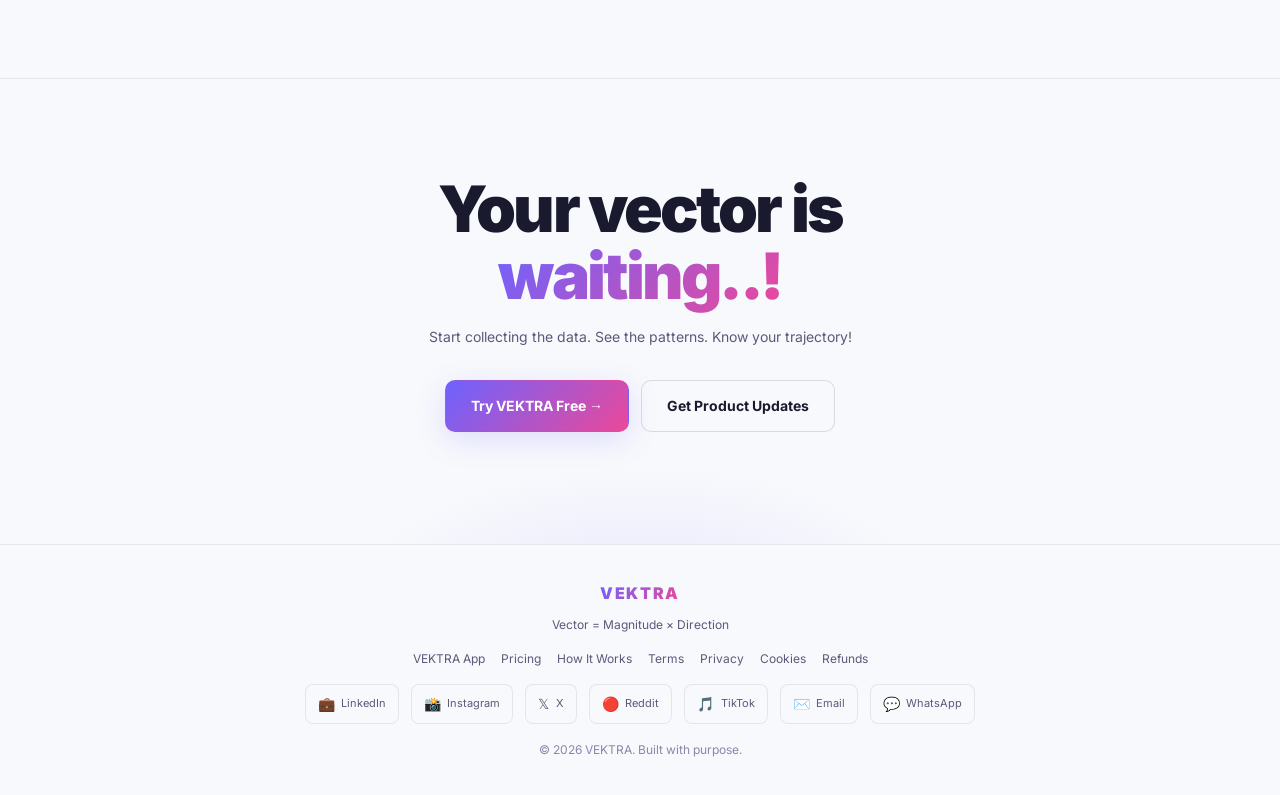
==== commit 6d1a5294: "Make the app installable on phones, add light theme, raise referral rates - Fix PWA install: manifes" ====
--- a/index.html
+++ b/index.html
@@ -72,6 +72,23 @@
       --danger: #ef4444;
     }
 
+    :root[data-theme="light"] {
+      --bg: #f8f9fc;
+      --bg-soft: #ffffff;
+      --card: #ffffff;
+      --card-hover: #f0f0f5;
+      --accent: #6c63ff;
+      --pink: #ec4899;
+      --text: #1a1a2e;
+      --muted: #5a5a7a;
+      --muted-2: #8888aa;
+      --border: rgba(0,0,0,0.08);
+      --border-strong: rgba(0,0,0,0.12);
+      --success: #16a34a;
+      --warning: #d97706;
+      --danger: #dc2626;
+    }
+
     html {
       scroll-behavior: smooth;
     }
@@ -82,6 +99,7 @@
       font-family: "Inter", sans-serif;
       line-height: 1.6;
       overflow-x: hidden;
+      transition: background 0.3s ease, color 0.3s ease;
     }
 
     a {
@@ -164,12 +182,19 @@
       font-weight: 700;
       cursor: pointer;
       text-decoration: none;
-      transition: transform .2s ease, opacity .2s ease;
+      transition: transform .2s ease, opacity .2s ease, box-shadow .2s ease;
+      box-shadow: 0 4px 15px rgba(108, 99, 255, 0.3);
     }
 
     .nav-cta:hover {
-      transform: translateY(-1px);
-      opacity: .92;
+      transform: translateY(-2px);
+      opacity: .95;
+      box-shadow: 0 6px 20px rgba(108, 99, 255, 0.4);
+    }
+
+    .nav-cta:active {
+      transform: translateY(0);
+      box-shadow: 0 2px 10px rgba(108, 99, 255, 0.3);
     }
 
     /* =========================
@@ -1191,6 +1216,23 @@
       background: rgba(34,197,94,.14);
     }
 
+    .hero-install {
+      display: inline-block;
+      margin: 0 0 .6rem .5rem;
+      padding: .45rem 1rem;
+      border-radius: 999px;
+      border: 1px solid rgba(108,99,255,.4);
+      background: rgba(108,99,255,.1);
+      color: #b4b0ff;
+      font-size: 13px;
+      font-weight: 700;
+      text-decoration: none;
+    }
+
+    .hero-install:hover {
+      background: rgba(108,99,255,.18);
+    }
+
     @media (max-width: 850px) {
       .earn-grid {
         grid-template-columns: 1fr;
@@ -1520,6 +1562,7 @@
   }(window, document, 'ttq');
   </script>
   <!-- TikTok Pixel Code End -->
+  <meta name='probely-verification' content='b76c21b8-3479-44ef-8b10-ae1871e49824' />
 </head>
 
 <body>
@@ -1534,6 +1577,7 @@
     </a>
 
     <div class="nav-actions">
+      <button onclick="toggleTheme()" style="background:transparent;border:none;color:var(--muted);cursor:pointer;font-size:18px;padding:8px;transition:color 0.2s ease" title="Toggle theme">🌙</button>
       <a href="#earn" class="nav-link">Earn Cash</a>
       <a href="#pricing" class="nav-link">Pricing</a>
       <a href="#how-it-works" class="nav-link">How it works</a>
@@ -1589,6 +1633,10 @@
       💸 Invite friends, earn real cash →
     </a>
 
+    <a href="https://vektraapp.online/app/?install=1" class="hero-install" data-track="hero-install">
+      📲 Get the app on your phone
+    </a>
+
 
     <!-- Hero visual: live score teaser -->
 
@@ -2368,26 +2416,26 @@
 
         <div class="earn-ladder">
           <div class="earn-rung">
-            <div class="earn-rung-amt" data-rate="0.22">$4.40</div>
-            <div class="earn-rung-bar" style="--h:100%">22%</div>
+            <div class="earn-rung-amt" data-rate="0.32">$6.40</div>
+            <div class="earn-rung-bar" style="--h:100%">32%</div>
             <div class="earn-rung-label">1st payment</div>
           </div>
 
           <div class="earn-rung">
-            <div class="earn-rung-amt" data-rate="0.165">$3.30</div>
-            <div class="earn-rung-bar" style="--h:75%">16.5%</div>
+            <div class="earn-rung-amt" data-rate="0.24">$4.80</div>
+            <div class="earn-rung-bar" style="--h:75%">24%</div>
             <div class="earn-rung-label">2nd payment</div>
           </div>
 
           <div class="earn-rung">
-            <div class="earn-rung-amt" data-rate="0.11">$2.20</div>
-            <div class="earn-rung-bar" style="--h:50%">11%</div>
+            <div class="earn-rung-amt" data-rate="0.16">$3.20</div>
+            <div class="earn-rung-bar" style="--h:50%">16%</div>
             <div class="earn-rung-label">3rd payment</div>
           </div>
 
           <div class="earn-rung">
-            <div class="earn-rung-amt" data-rate="0.055">$1.10</div>
-            <div class="earn-rung-bar" style="--h:25%">5.5%</div>
+            <div class="earn-rung-amt" data-rate="0.08">$1.60</div>
+            <div class="earn-rung-bar" style="--h:25%">8%</div>
             <div class="earn-rung-label">4th payment</div>
           </div>
         </div>
@@ -2682,6 +2730,42 @@
   <script>
 
     /* =========================
+       THEME TOGGLE
+    ========================== */
+
+    function toggleTheme() {
+      const html = document.documentElement;
+      const currentTheme = html.getAttribute('data-theme');
+      const newTheme = currentTheme === 'light' ? 'dark' : 'light';
+
+      html.setAttribute('data-theme', newTheme);
+      localStorage.setItem('vektra-theme', newTheme);
+
+      // Update button emoji
+      const btn = document.querySelector('.nav-actions button[onclick="toggleTheme()"]');
+      if (btn) {
+        btn.textContent = newTheme === 'light' ? '🌙' : '☀️';
+      }
+    }
+
+    // Initialize theme on load
+    function initTheme() {
+      const savedTheme = localStorage.getItem('vektra-theme');
+      const prefersDark = window.matchMedia('(prefers-color-scheme: dark)').matches;
+      const theme = savedTheme || (prefersDark ? 'dark' : 'light');
+
+      document.documentElement.setAttribute('data-theme', theme);
+
+      const btn = document.querySelector('.nav-actions button[onclick="toggleTheme()"]');
+      if (btn) {
+        btn.textContent = theme === 'light' ? '🌙' : '☀️';
+      }
+    }
+
+    // Run theme initialization
+    initTheme();
+
+    /* =========================
        WAITLIST
     ========================== */
 
@@ -2763,7 +2847,7 @@
     ========================== */
 
     (function () {
-      const RATES = [0.22, 0.165, 0.11, 0.055];
+      const RATES = [0.32, 0.24, 0.16, 0.08];
       const RATE_SUM = RATES.reduce((a, b) => a + b, 0);
       const slider = document.getElementById("earn-friends");
       if (!slider) return;
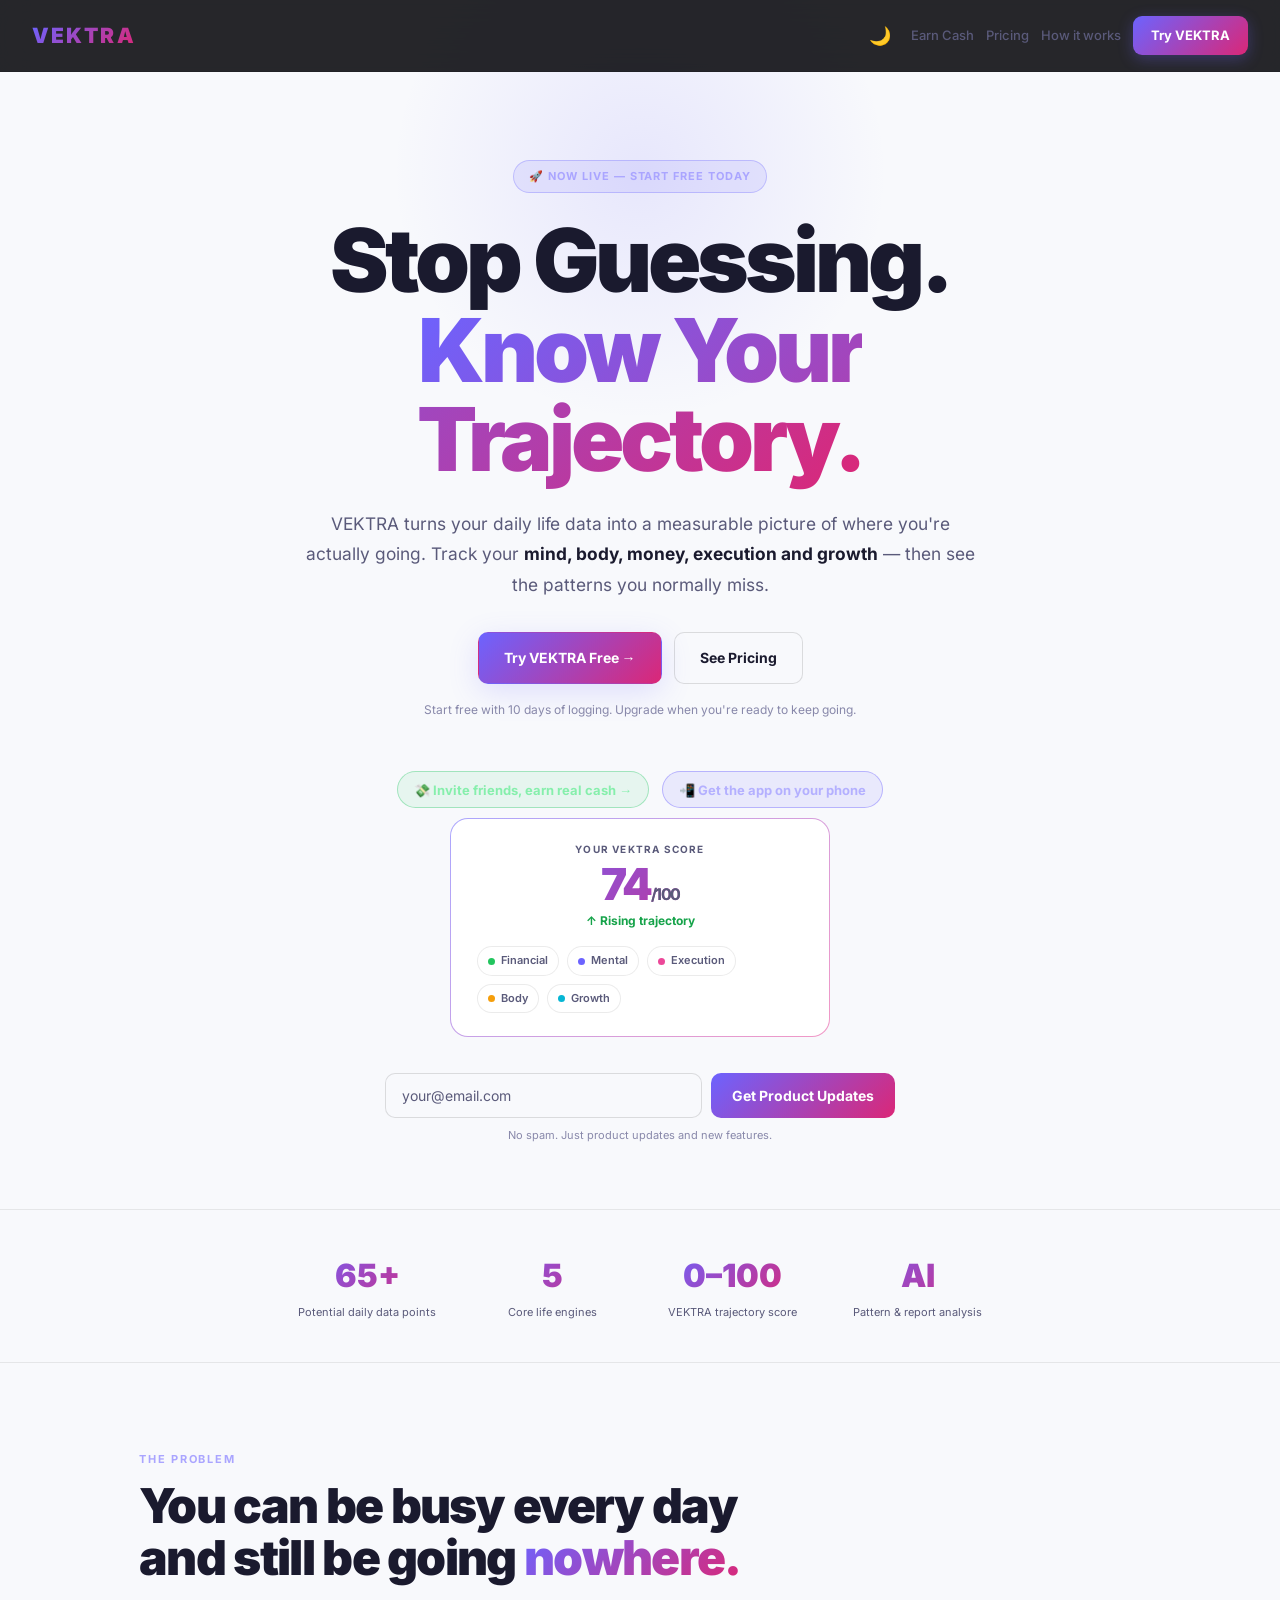
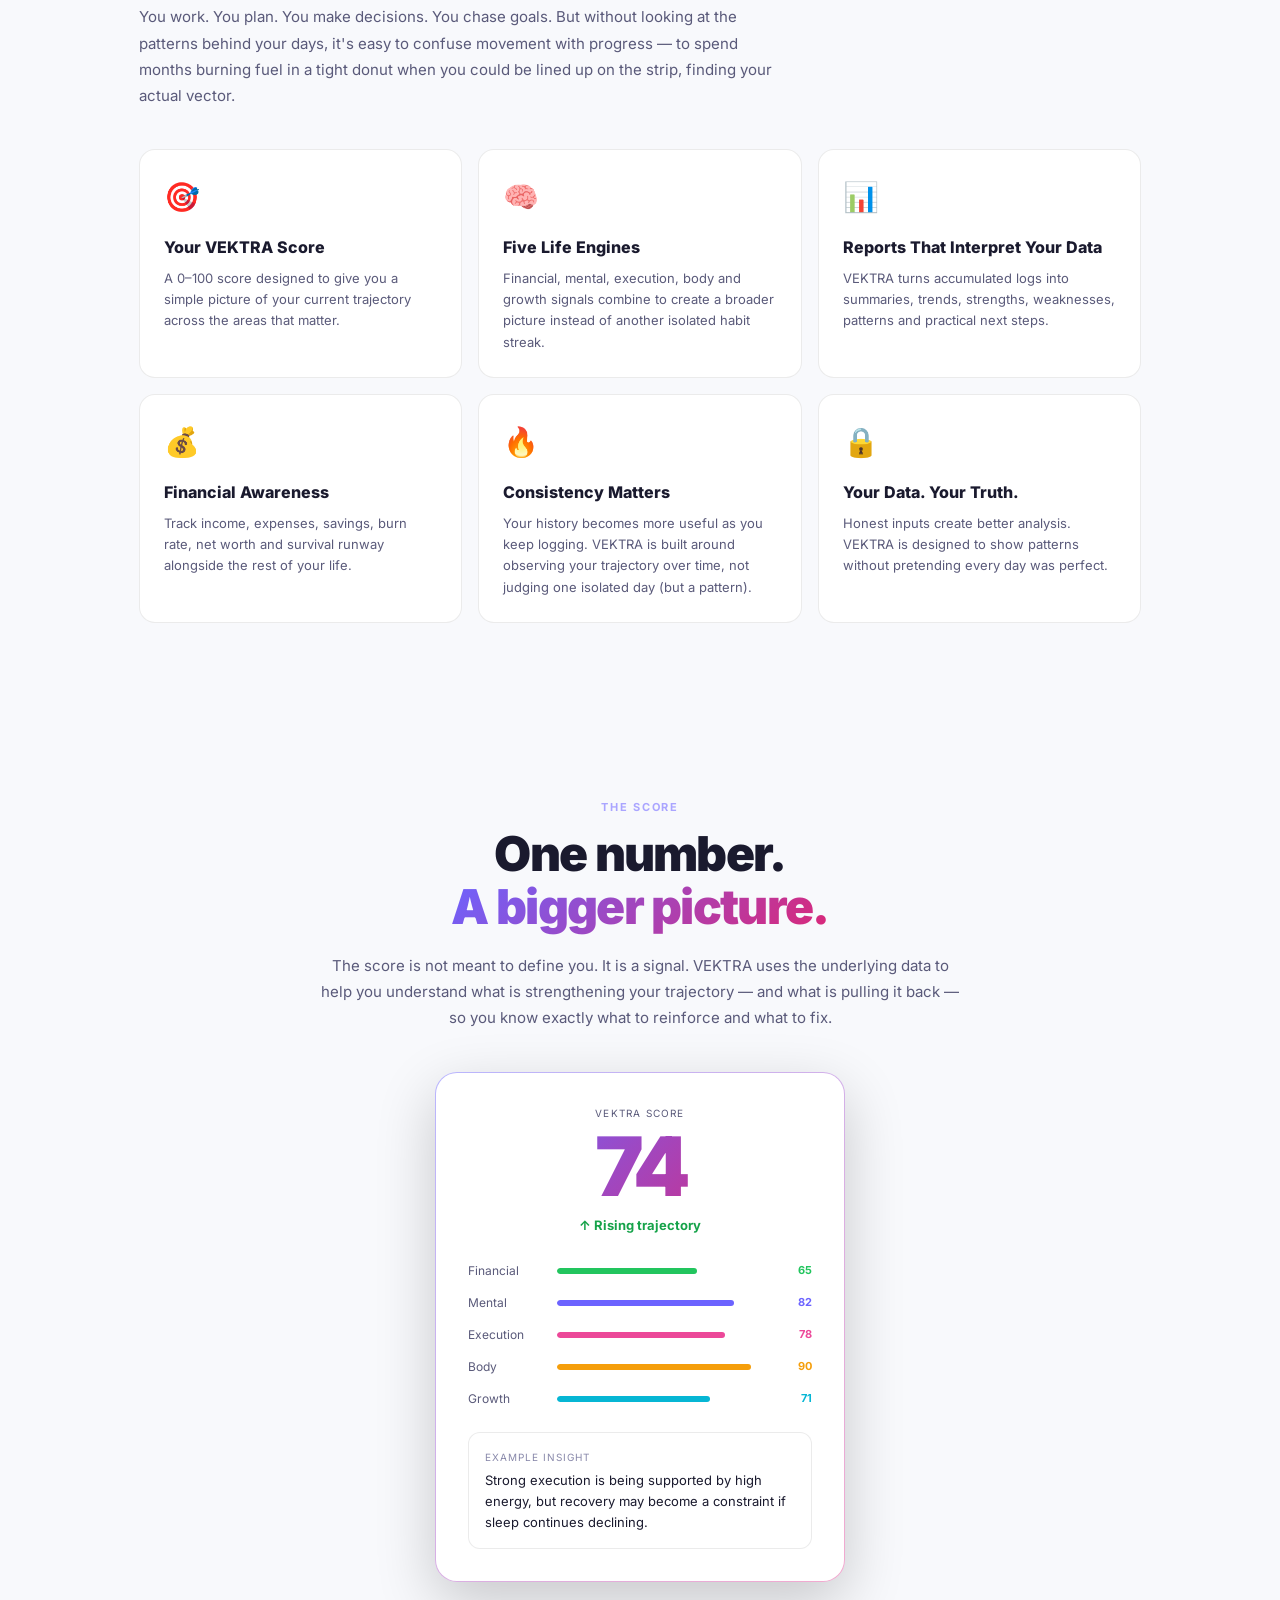
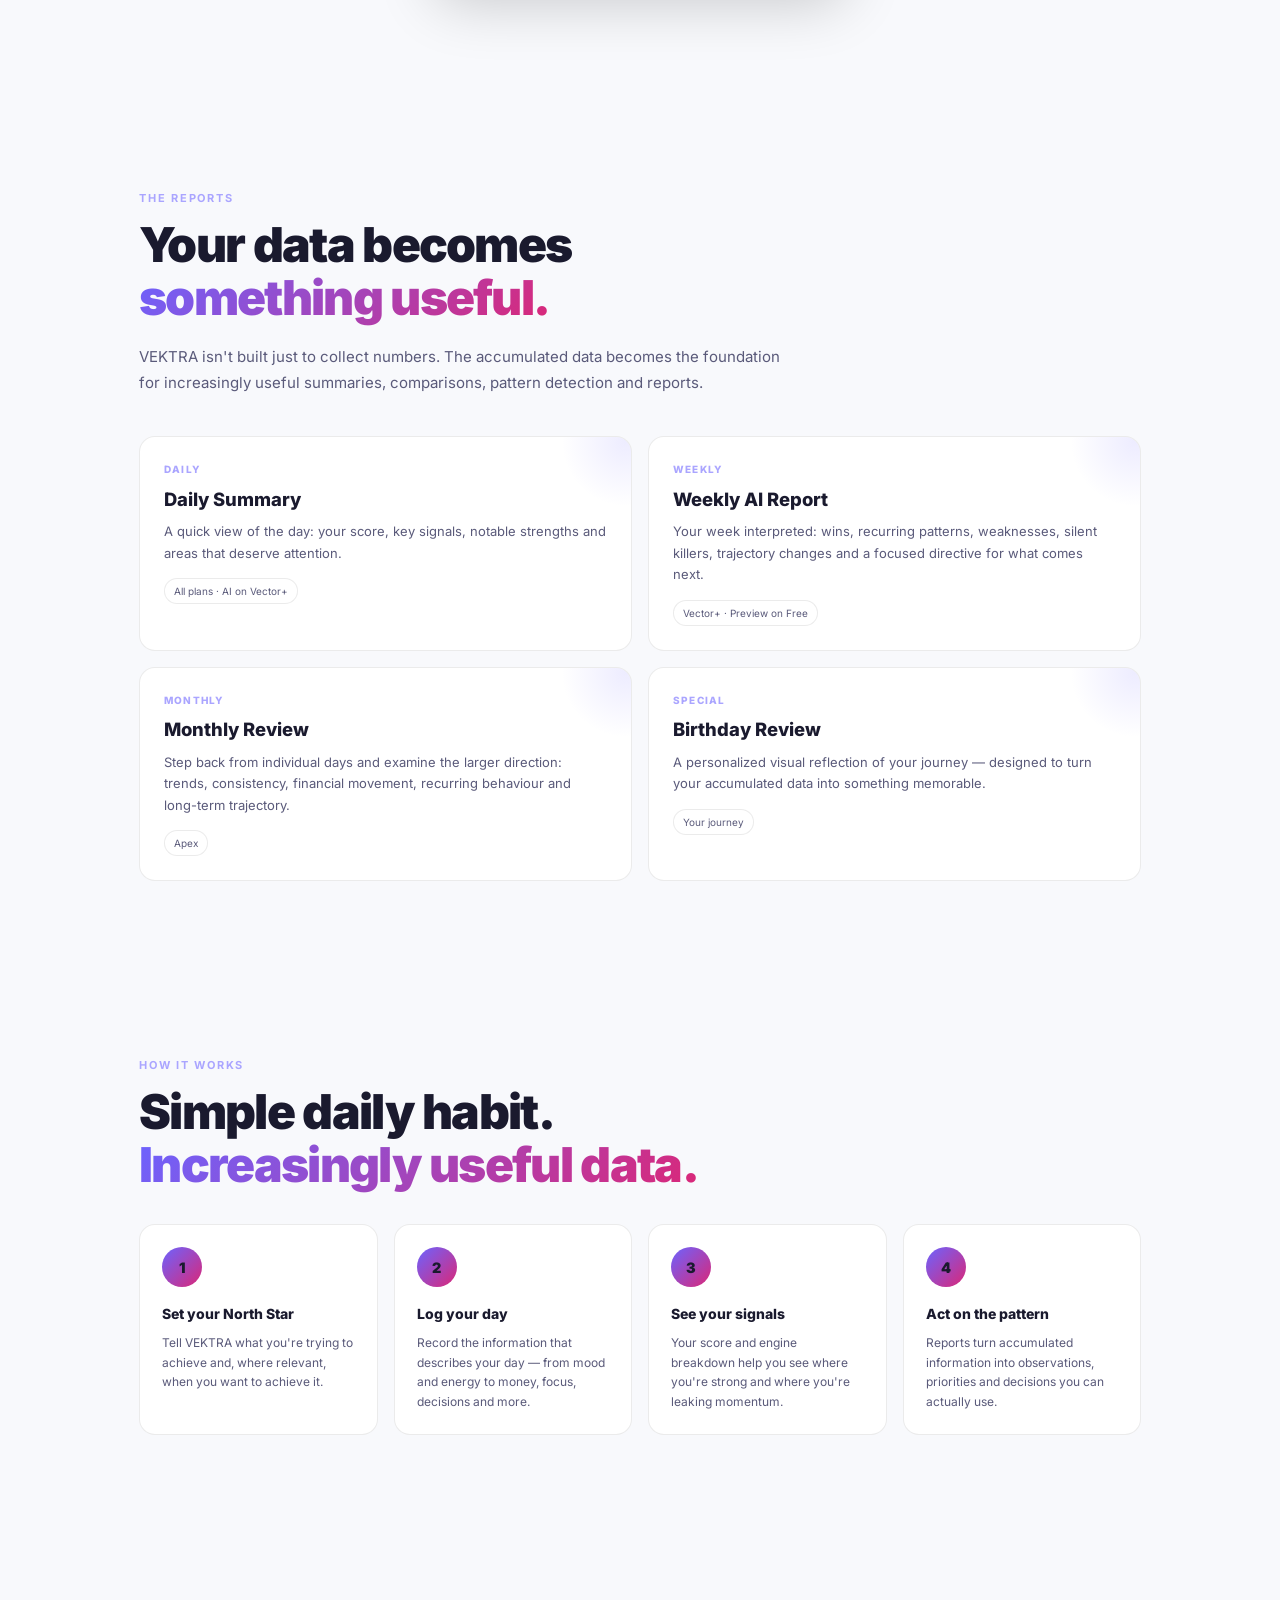
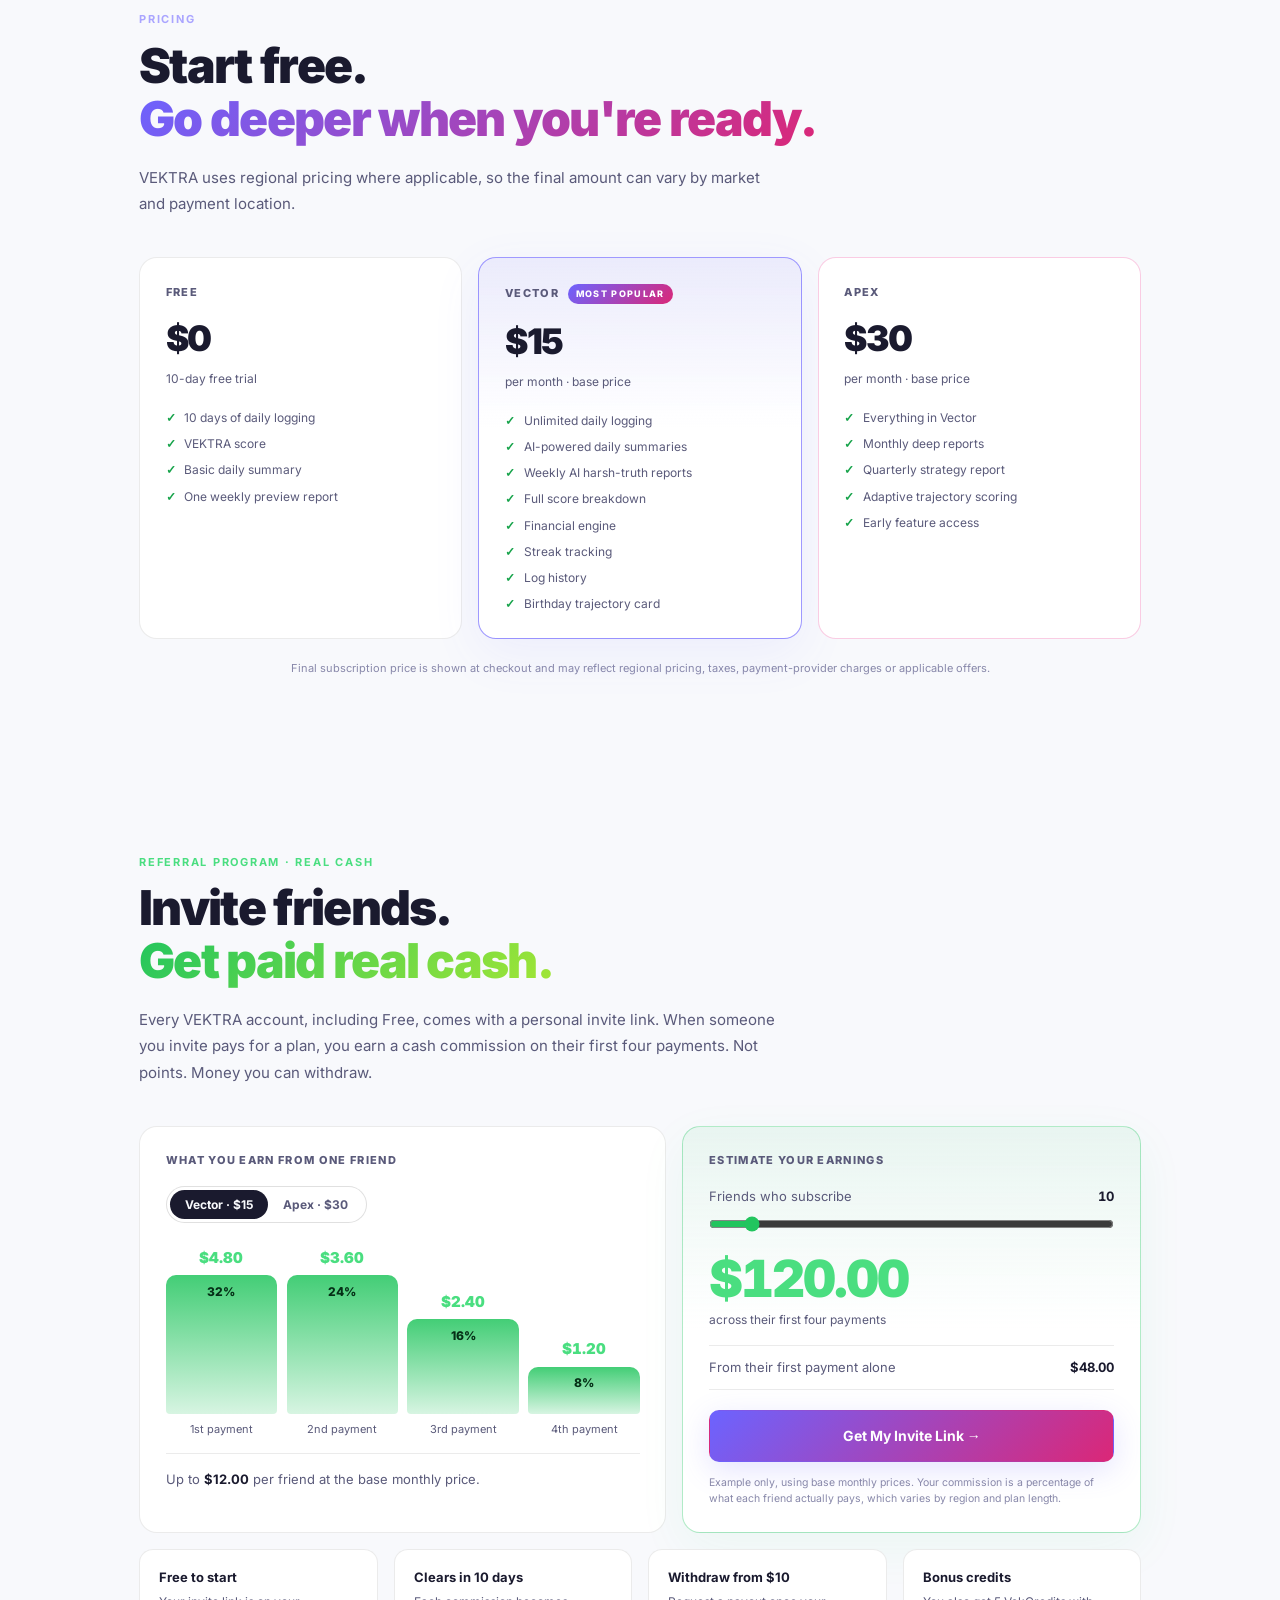
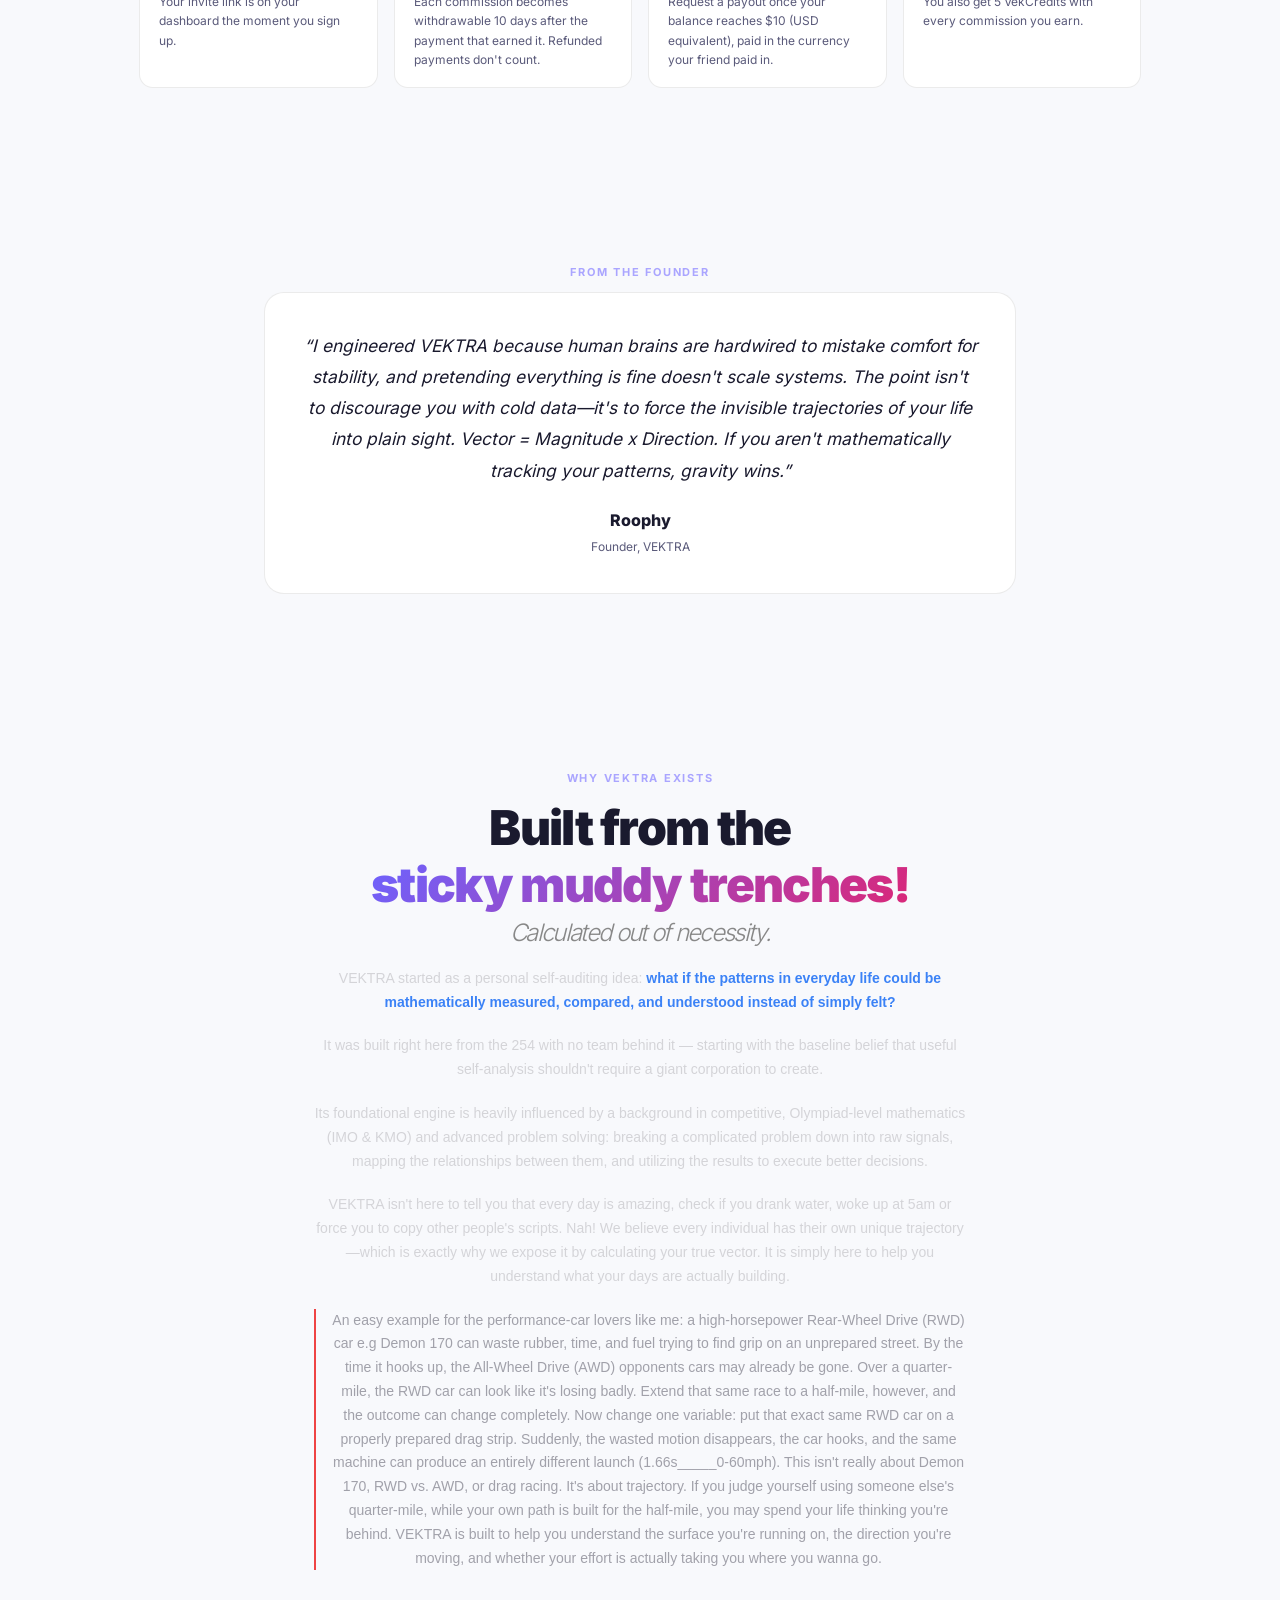
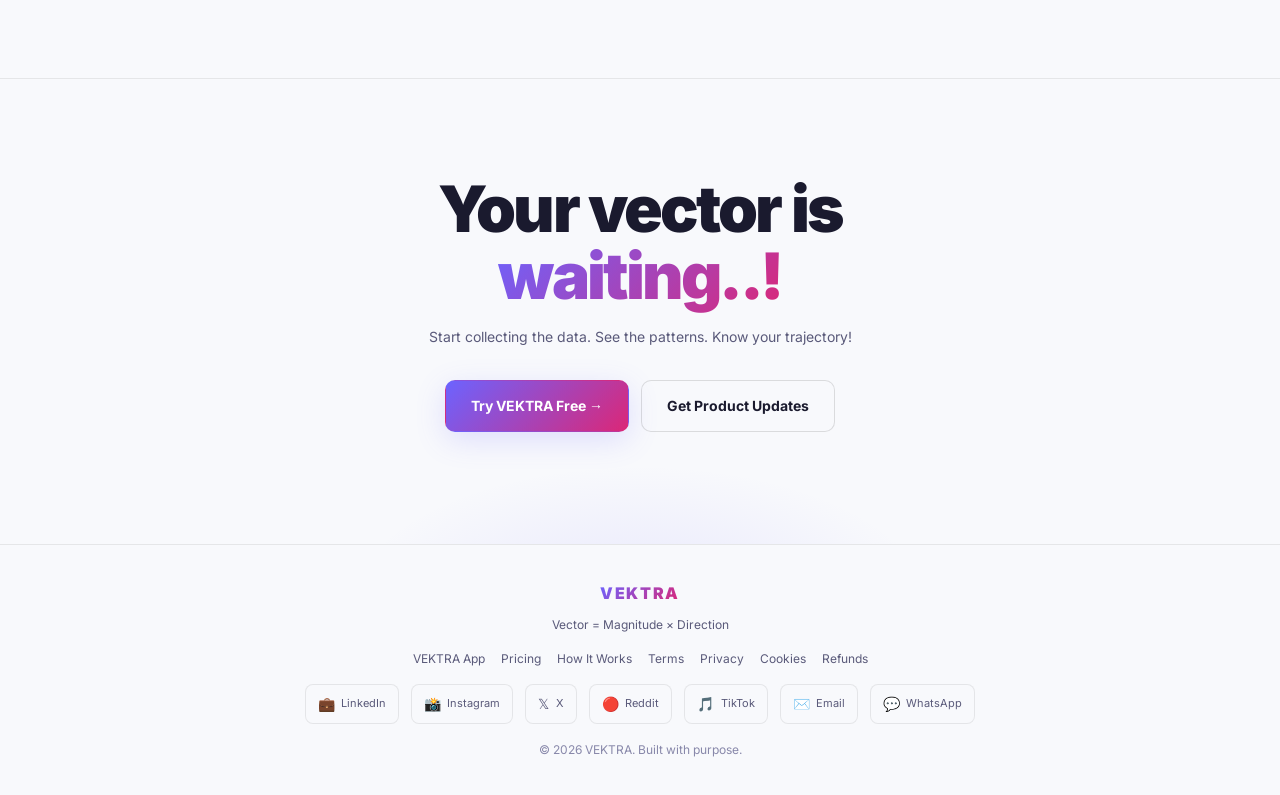
==== commit 16c6a6b1: "Cut prices to $15/$30/$60, rebase PPP floor to 0.50, grant access from the confirmed charge Pricing " ====
--- a/index.html
+++ b/index.html
@@ -2,6 +2,10 @@
 <html lang="en">
 <head>
   <meta charset="UTF-8">
+  <!-- Security policy. GitHub Pages can't send custom headers, so these live in markup. -->
+  <meta http-equiv="Content-Security-Policy" content="default-src 'self'; script-src 'self' 'unsafe-inline' https://accounts.google.com https://cdnjs.cloudflare.com https://analytics.tiktok.com; style-src 'self' 'unsafe-inline' https://accounts.google.com; img-src 'self' data: blob: https:; font-src 'self' data:; connect-src 'self' https://vektra-backend-qic7.onrender.com https://accounts.google.com https://ipapi.co https://formspree.io https://*.tiktok.com https://*.tiktokw.us; frame-src https://accounts.google.com; worker-src 'self'; manifest-src 'self'; object-src 'none'; base-uri 'self'; form-action 'self' https://formspree.io; upgrade-insecure-requests">
+  <meta name="referrer" content="strict-origin-when-cross-origin">
+  <script>if(window.top!==window.self){document.documentElement.style.display='none';try{window.top.location=window.self.location.href}catch(e){}}</script>
   <meta name="viewport" content="width=device-width, initial-scale=1.0">
 
   <title>VEKTRA — Know Your Trajectory</title>
@@ -35,7 +39,7 @@
     "offers": {
       "@type": "AggregateOffer",
       "lowPrice": "0",
-      "highPrice": "100",
+      "highPrice": "60",
       "priceCurrency": "USD",
       "offerCount": "4"
     },
@@ -78,7 +82,7 @@
       --card: #ffffff;
       --card-hover: #f0f0f5;
       --accent: #6c63ff;
-      --pink: #ec4899;
+      --pink: #db2777;
       --text: #1a1a2e;
       --muted: #5a5a7a;
       --muted-2: #8888aa;
@@ -1626,7 +1630,7 @@
     </div>
 
     <div class="hero-note">
-      Start free with 7 days of logging. Upgrade when you're ready to keep going.
+      Start free with 10 days of logging. Upgrade when you're ready to keep going.
     </div>
 
     <a href="#earn" class="hero-earn">
@@ -2238,12 +2242,12 @@
         </div>
 
         <div class="pricing-period">
-          7-day free trial
+          10-day free trial
         </div>
 
         <ul class="pricing-features">
           <li>
-            7 days of daily logging
+            10 days of daily logging
           </li>
 
           <li>
@@ -2275,7 +2279,7 @@
         </div>
 
         <div class="pricing-price">
-          $20
+          $15
         </div>
 
         <div class="pricing-period">
@@ -2331,7 +2335,7 @@
         </div>
 
         <div class="pricing-price">
-          $50
+          $30
         </div>
 
         <div class="pricing-period">
@@ -2410,38 +2414,38 @@
         </div>
 
         <div class="earn-plan-toggle" role="group" aria-label="Plan your friend picks">
-          <button type="button" class="earn-plan-btn active" data-price="20" aria-pressed="true">Vector · $20</button>
-          <button type="button" class="earn-plan-btn" data-price="50" aria-pressed="false">Apex · $50</button>
+          <button type="button" class="earn-plan-btn active" data-price="15" aria-pressed="true">Vector · $15</button>
+          <button type="button" class="earn-plan-btn" data-price="30" aria-pressed="false">Apex · $30</button>
         </div>
 
         <div class="earn-ladder">
           <div class="earn-rung">
-            <div class="earn-rung-amt" data-rate="0.32">$6.40</div>
+            <div class="earn-rung-amt" data-rate="0.32">$4.80</div>
             <div class="earn-rung-bar" style="--h:100%">32%</div>
             <div class="earn-rung-label">1st payment</div>
           </div>
 
           <div class="earn-rung">
-            <div class="earn-rung-amt" data-rate="0.24">$4.80</div>
+            <div class="earn-rung-amt" data-rate="0.24">$3.60</div>
             <div class="earn-rung-bar" style="--h:75%">24%</div>
             <div class="earn-rung-label">2nd payment</div>
           </div>
 
           <div class="earn-rung">
-            <div class="earn-rung-amt" data-rate="0.16">$3.20</div>
+            <div class="earn-rung-amt" data-rate="0.16">$2.40</div>
             <div class="earn-rung-bar" style="--h:50%">16%</div>
             <div class="earn-rung-label">3rd payment</div>
           </div>
 
           <div class="earn-rung">
-            <div class="earn-rung-amt" data-rate="0.08">$1.60</div>
+            <div class="earn-rung-amt" data-rate="0.08">$1.20</div>
             <div class="earn-rung-bar" style="--h:25%">8%</div>
             <div class="earn-rung-label">4th payment</div>
           </div>
         </div>
 
         <div class="earn-card-foot">
-          Up to <strong id="earn-per-friend">$11.00</strong> per friend
+          Up to <strong id="earn-per-friend">$12.00</strong> per friend
           at the base monthly price.
         </div>
 
@@ -2462,13 +2466,13 @@
         <input type="range" id="earn-friends" min="1" max="100" value="10">
 
         <div class="earn-result">
-          <div class="earn-result-num" id="earn-total">$110.00</div>
+          <div class="earn-result-num" id="earn-total">$120.00</div>
           <div class="earn-result-sub">across their first four payments</div>
         </div>
 
         <div class="earn-result-row">
           <span>From their first payment alone</span>
-          <strong id="earn-first">$44.00</strong>
+          <strong id="earn-first">$48.00</strong>
         </div>
 
         <a
@@ -2853,7 +2857,7 @@
       if (!slider) return;
 
       const planBtns = document.querySelectorAll(".earn-plan-btn");
-      let price = 20;
+      let price = 15;
 
       const money = n => "$" + n.toLocaleString("en-US", {
         minimumFractionDigits: 2,
